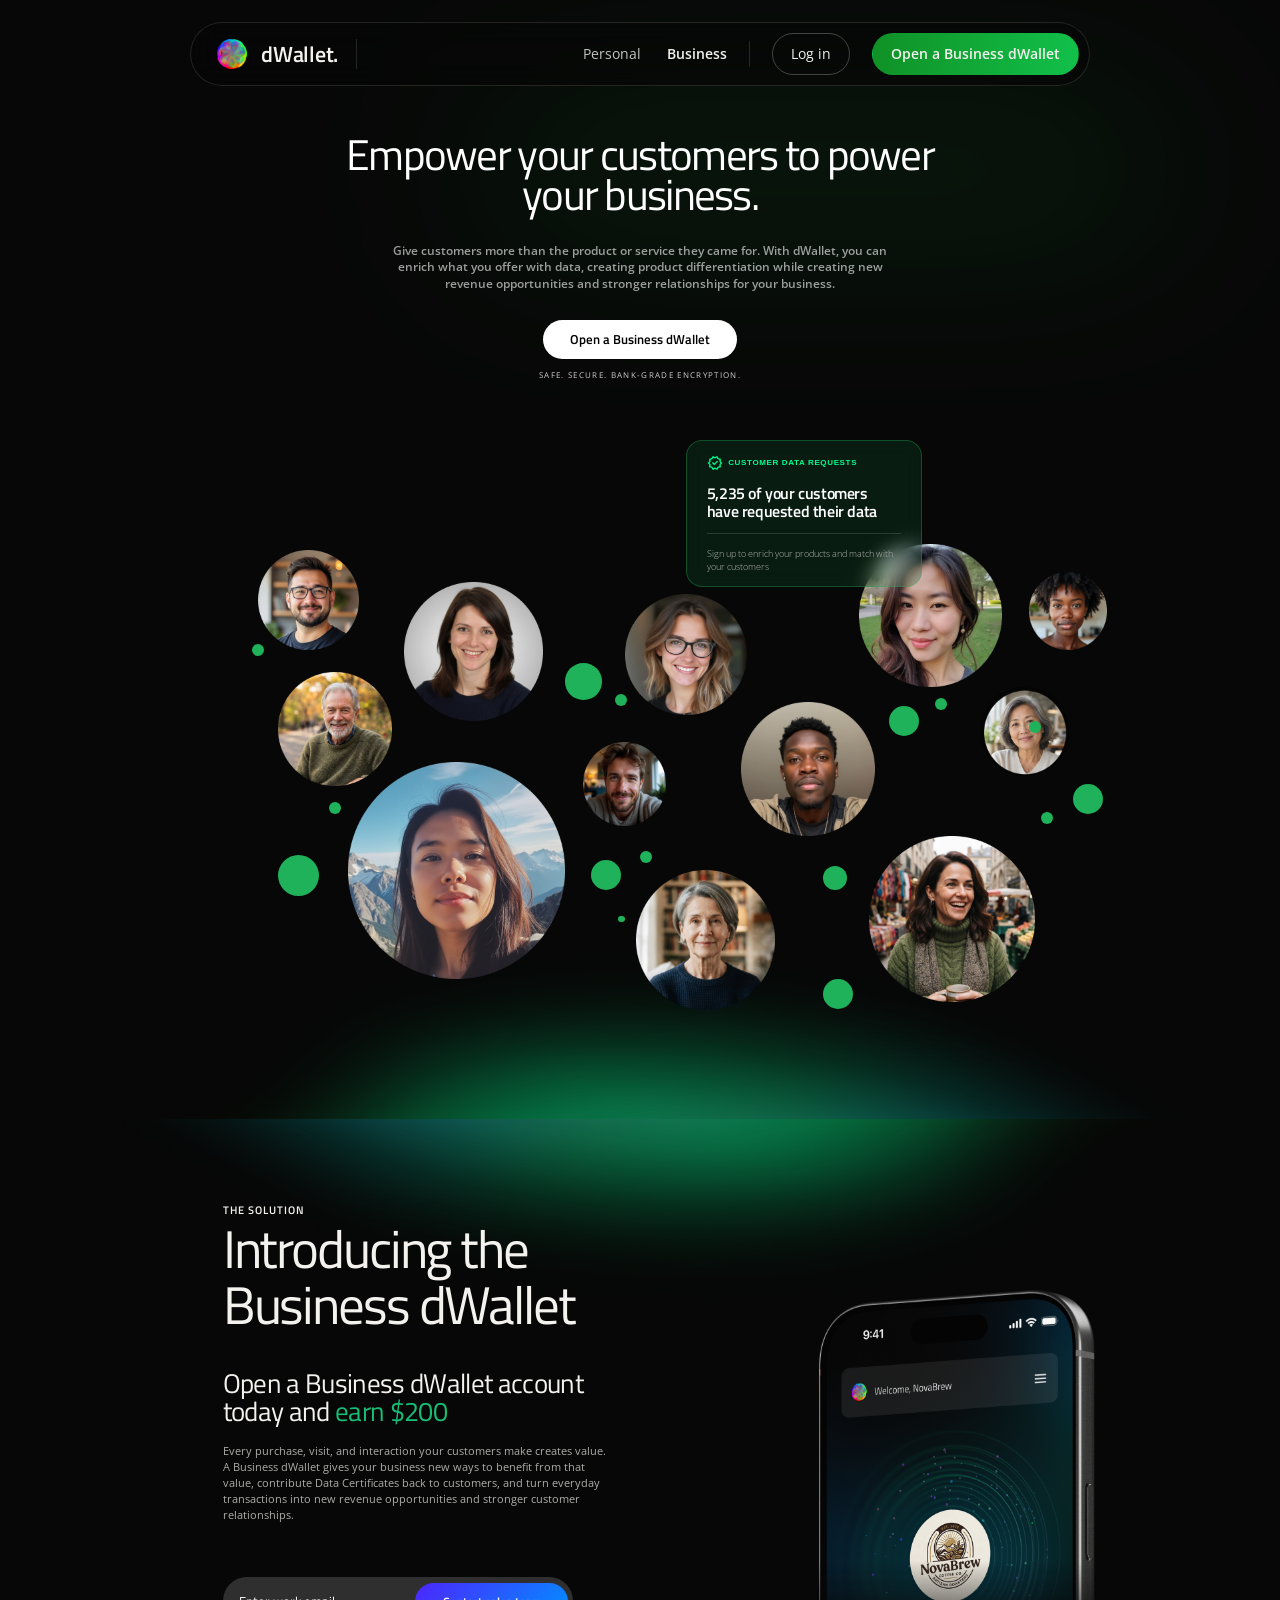
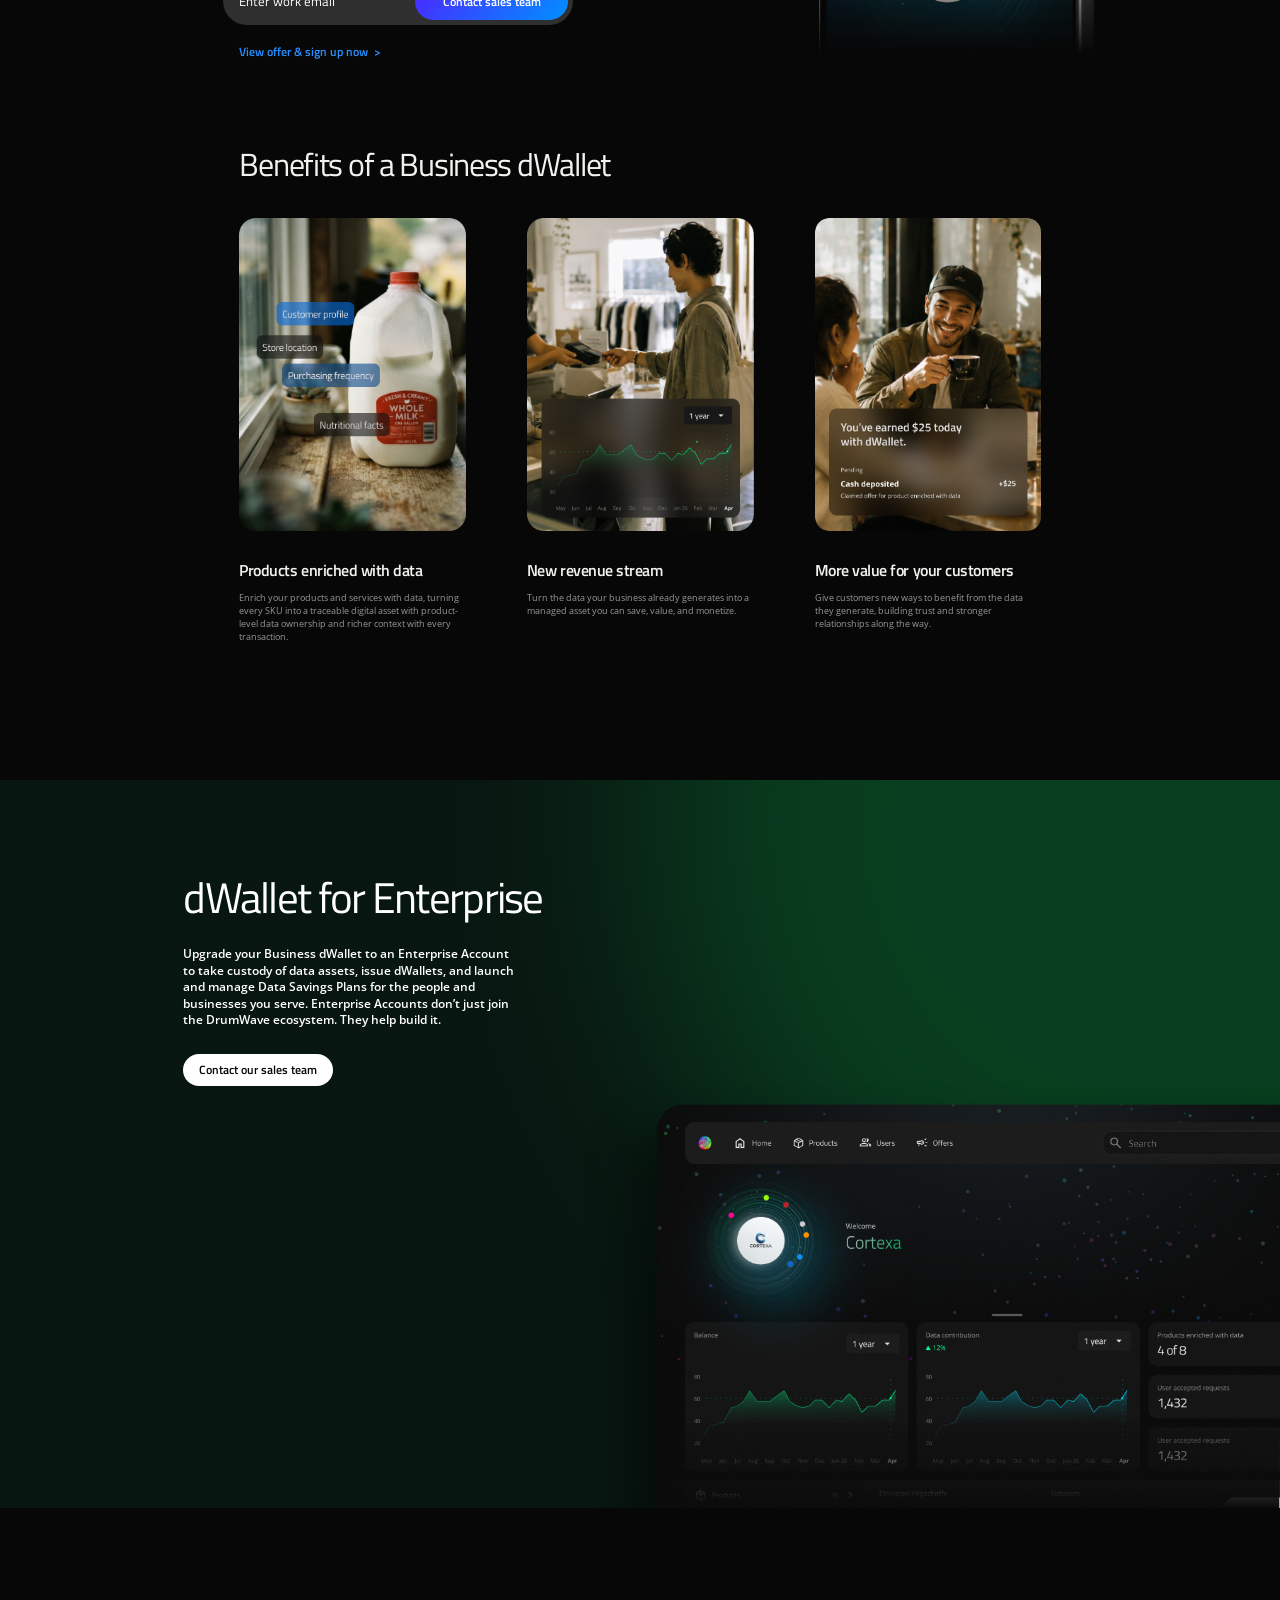
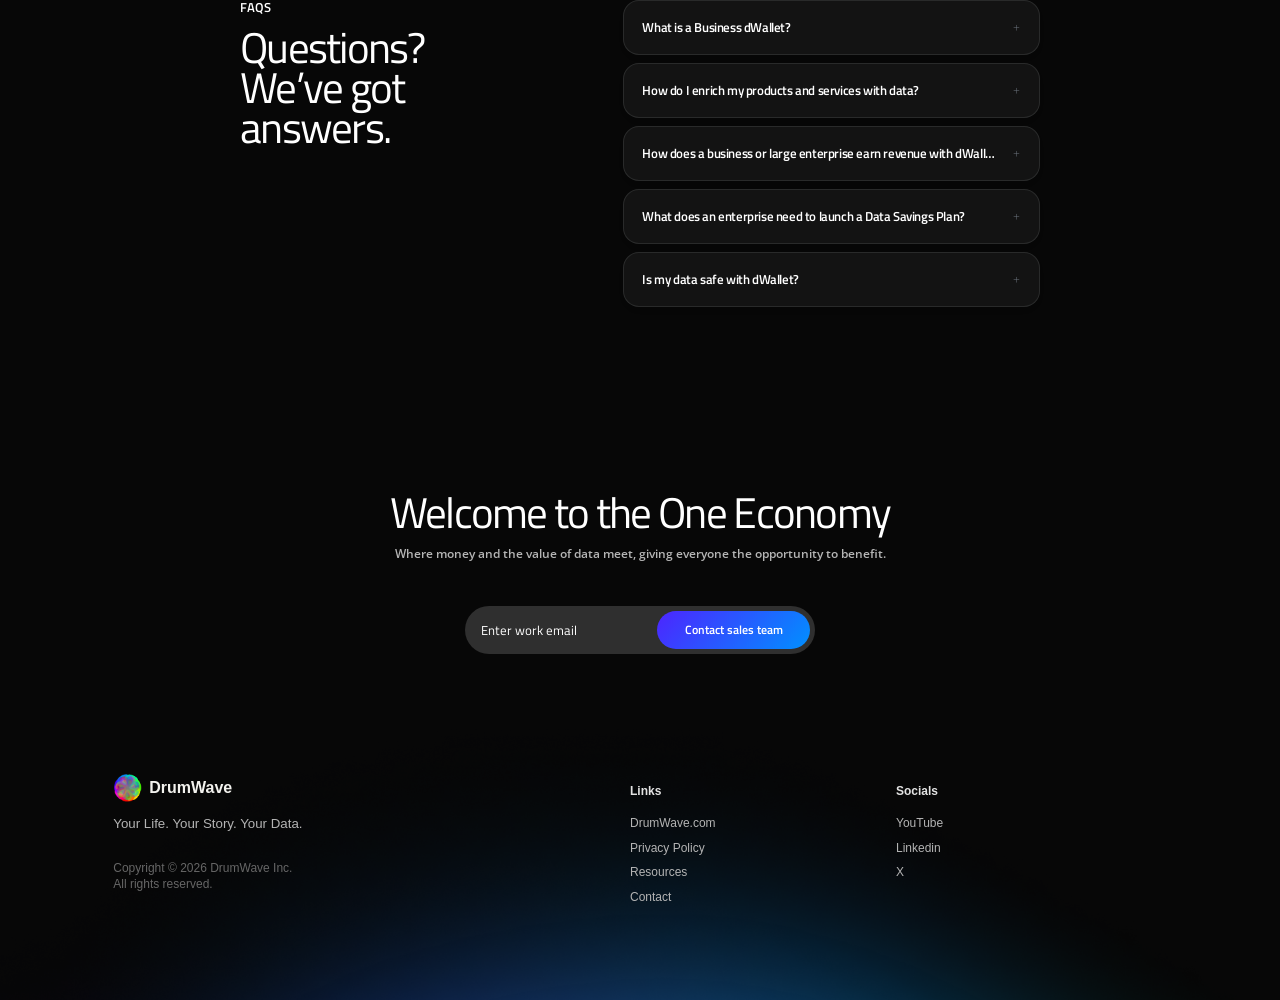
==== business.html @ 6f19c9a2 "Initial commit: dWallet marketing site Static, no-build site (index, business, contact, resources, p" ====
<!doctype html>
<html lang="en">
<head>
<meta charset="utf-8">
<meta name="viewport" content="width=device-width, initial-scale=1">
<title>DrumWave Business: Empower your customers to power your business</title>
<meta name="description" content="Give customers more than the product or service they came for. Enrich what you offer with data.">
<link rel="preconnect" href="https://fonts.googleapis.com">
<link rel="preconnect" href="https://fonts.gstatic.com" crossorigin>
<link href="https://fonts.googleapis.com/css2?family=Titillium+Web:wght@200;300;400;600&family=Open+Sans:wght@300;400;500;600&display=swap" rel="stylesheet">
<style>
:root{
  --ink:#070707;
  --bone:#F3F2EE;
  --cobalt:#1F5BFF;
  --green:#1FB25A;
  --mute:#8A8A86;
  --line:rgba(243,242,238,.14);
}
*{box-sizing:border-box;margin:0;padding:0}
html{background:var(--ink);color:var(--bone)}
body{
  font-family:'Open Sans',system-ui,-apple-system,sans-serif;
  font-weight:300;
  -webkit-font-smoothing:antialiased;
  -moz-osx-font-smoothing:grayscale;
  overflow-x:hidden;
  line-height:1.3;
}
img{display:block;user-select:none;-webkit-user-drag:none;max-width:100%}
a{color:inherit;text-decoration:none}
button{font:inherit;color:inherit;background:none;border:0;cursor:pointer}

.mono{
  font-family:'Open Sans',system-ui,sans-serif;
  font-size:11px;letter-spacing:.14em;text-transform:uppercase;
  color:var(--mute);font-weight:400;
}
.display{font-family:'Titillium Web',system-ui,sans-serif;font-weight:300;letter-spacing:-.025em;line-height:.98}

/* nav (shared with index.html) */
.nav{
  position:fixed;top:22px;left:50%;transform:translateX(-50%);z-index:50;
  width:min(900px,92vw);height:64px;padding:0 10px 0 26px;
  display:flex;align-items:center;gap:22px;
  border:1px solid rgba(243,242,238,.12);border-radius:40px;
  background:rgba(7,7,7,.55);backdrop-filter:blur(14px);-webkit-backdrop-filter:blur(14px);
  font-family:'Open Sans',sans-serif;font-size:14px;
}
.nav .logo{display:flex;align-items:center;gap:14px;padding-right:18px;border-right:1px solid rgba(243,242,238,.14)}
.nav .logo img{width:30px;height:30px;display:block;object-fit:contain;flex:none}
.nav .logo b{font-family:'Titillium Web',sans-serif;font-weight:600;font-size:22px;letter-spacing:-.01em}
.nav .links{display:flex;gap:26px;margin-left:auto}
.nav .links a{font-weight:600}
.nav .links a.dim{font-weight:400;opacity:.8}
.nav .sep{width:1px;height:26px;background:rgba(243,242,238,.14)}
.nav .pill{padding:11px 18px;border-radius:30px;border:1px solid rgba(243,242,238,.25);font-weight:400;transition:background .25s,border-color .25s}
.nav .pill.p{background:linear-gradient(90deg, #109126 0%, #11c04a 100%);border-color:transparent;font-weight:600}
.nav .pill:hover{background:rgba(243,242,238,.1)}
.nav .pill.p:hover{background:linear-gradient(90deg, #12a62c 0%, #14d654 100%);border-color:transparent;filter:brightness(1.1)}
@media (max-width:760px){.nav{height:54px;padding:0 6px 0 16px;gap:12px}.nav .links,.nav .sep,.nav .pill:not(.p){display:none}.nav .logo{border:0;padding-right:0}.nav .pill.p{margin-left:auto;padding:9px 14px;font-size:13px}}

/* BUSINESS: HERO
   Figma node 2611:82673, section h=1921 on 1920 canvas ref */
#bhero{
  position:relative;height:87.45vw;min-height:900px;
  background:#070707;overflow:hidden;
}
#bhero .glow-box{
  position:absolute;
  top:10.5729vw; /* Y: 203px on 1920px canvas */
  left:37.2917vw; /* X: 716px on 1920px canvas */
  width:54.0625vw; /* L: 1038px on 1920px canvas */
  height:5.41667vw; /* A: 104px on 1920px canvas */
  border-radius:100px;
  background:#169C39;
  opacity:0.30;
  filter:blur(100px); /* Layer blur 150px */
  pointer-events:none;
  z-index:2;
}
#bhero .bg{
  position:absolute;inset:0;width:100%;height:100%;
  object-fit:cover;z-index:2;pointer-events:none;
}
#bhero::after{
  position:absolute;left:50%;bottom:0;transform:translateX(-50%);
  width:85vw;height:45vw;background:radial-gradient(ellipse 65% 55% at 50% 100%, rgba(31,178,90,0.45) 0%, rgba(7,7,7,0) 75%);
  pointer-events:none;
  z-index:1;
}
#bhero .top-glow{
  position:absolute;top:0;right:0;left:auto;transform:none;
  width:69.6875vw;max-width:1338px;height:auto;
  z-index:1;pointer-events:none;
}
#bhero .wrap{
  position:absolute;left:50%;top:10.57vw;transform:translateX(-50%);
  width:46.875vw;max-width:900px;
  display:flex;flex-direction:column;align-items:center;text-align:center;
  gap:2.1875vw;z-index:2;
}
#bhero h1{
  font-family:'Titillium Web',sans-serif;font-size:3.33333vw;font-weight:400;
  line-height:0.93;letter-spacing:-0.13333vw;color:#FFFFFF;text-align:center;
}
#bhero .sub{
  width:41.302vw;max-width:793px;
  font-family:'Open Sans',sans-serif;font-size:0.9375vw;font-weight:600;
  line-height:1.38;letter-spacing:0;color:rgba(255,255,255,0.60);text-align:center;
}
#bhero .btn-wrap{
  display:flex;flex-direction:column;align-items:center;
  gap:0.83333vw;
}
#bhero .btn{
  display:flex;align-items:center;justify-content:center;
  padding:0.989vw 2.1vw;
  border-radius:56px;background:#FFFFFF;color:#000000;
  font-family:'Titillium Web',sans-serif;font-weight:600;font-size:1.04167vw;
  line-height:1;white-space:nowrap;
  transition:filter .25s,transform .2s;
}
#bhero .btn:hover,#bhero .btn:focus-visible{
  filter:brightness(0.92);transform:translateY(-1px);outline:none;
}
#bhero .safe{
  font-family:'Open Sans',sans-serif;font-weight:400;font-size:0.625vw;
  letter-spacing:0.104167vw;text-transform:uppercase;color:#FFFFFF;opacity:0.8;
  text-align:center;white-space:nowrap;
}
#bhero .graph{
  position:absolute;bottom:-2px;left:0;width:100%;height:auto;z-index:1;
  object-fit:cover;pointer-events:none;
}
#bhero .particles { position: absolute; inset: 0; width: 100%; height: 100vw; z-index: 2; pointer-events: none; margin-top: -7.55vw; }
#bhero .particles img { position: absolute; object-fit: contain; }
#bhero .particles .p-1 { left: 31.5625%; top: 52.9932%; width: 10.8854%; }
#bhero .particles .p-2 { left: 49.6875%; top: 75.5336%; width: 10.8854%; }
#bhero .particles .p-3 { left: 20.1562%; top: 50.4945%; width: 7.8646%; }
#bhero .particles .p-4 { left: 57.8646%; top: 62.3634%; width: 10.4688%; }
#bhero .particles .p-5 { left: 48.8542%; top: 53.9302%; width: 9.4792%; }
#bhero .particles .p-6 { left: 27.1875%; top: 67.0484%; width: 16.9792%; }
#bhero .particles .p-7 { left: 67.0833%; top: 50.0260%; width: 11.1979%; }
#bhero .particles .p-8 { left: 67.8646%; top: 72.8267%; width: 13.0208%; }
#bhero .particles .p-9 { left: 80.4167%; top: 52.2644%; width: 6.0938%; }
#bhero .particles .p-10 { left: 45.5208%; top: 65.5388%; width: 6.5104%; }
#bhero .particles .p-11 { left: 76.5625%; top: 61.2181%; width: 6.9271%; }
#bhero .particles .p-12 { left: 21.7188%; top: 60.0729%; width: 8.9062%; }
#bhero .particles .dot { position: absolute; border-radius: 50%; background: #1FB25A; }
#bhero .particles .d-1 { left: 69.4792%; top: 62.6757%; width: 2.3438%; height: 2.3438vw; }
#bhero .particles .d-2 { left: 46.1979%; top: 74.7527%; width: 2.3438%; height: 2.3438vw; }
#bhero .particles .d-3 { left: 64.2708%; top: 75.2212%; width: 1.8750%; height: 1.8750vw; }
#bhero .particles .d-4 { left: 83.8021%; top: 68.8183%; width: 2.3438%; height: 2.3438vw; }
#bhero .particles .d-5 { left: 64.2708%; top: 84.0187%; width: 2.3438%; height: 2.3438vw; }
#bhero .particles .d-6 { left: 44.1667%; top: 59.3441%; width: 2.8646%; height: 2.8646vw; }
#bhero .particles .d-7 { left: 48.0729%; top: 61.7387%; width: 0.9375%; height: 0.9375vw; }
#bhero .particles .d-8 { left: 81.3542%; top: 71.0047%; width: 0.9375%; height: 0.9375vw; }
#bhero .particles .d-9 { left: 25.7292%; top: 70.2238%; width: 0.9375%; height: 0.9375vw; }
#bhero .particles .d-10 { left: 73.0208%; top: 62.0510%; width: 0.9375%; height: 0.9375vw; }
#bhero .particles .d-11 { left: 50.0000%; top: 74.0239%; width: 0.9375%; height: 0.9375vw; }
#bhero .particles .d-12 { left: 80.4167%; top: 63.8730%; width: 0.9375%; height: 0.9375vw; }
#bhero .particles .d-13 { left: 48.2812%; top: 79.0734%; width: 0.5208%; height: 0.5208vw; }
#bhero .particles .d-14 { left: 19.6875%; top: 57.8865%; width: 0.9375%; height: 0.9375vw; }
#bhero .particles .d-15 { left: 21.7188%; top: 74.3363%; width: 3.2292%; height: 3.2292vw; }
#bhero .tooltip{
  position:absolute;left:53.59%;top:34.41vw;width:18.44%;padding:1.04vw 1.56vw;
  border-radius:16px;background:rgba(31,178,90,.12);border:1px solid rgba(31,178,90,.35);
  backdrop-filter:blur(10px);z-index:3;
}
#bhero .tooltip .head{display:flex;align-items:center;justify-content:flex-start;gap:0.416vw;margin-bottom:1vw}
#bhero .tooltip .head svg{width:1.25vw;height:1.25vw;fill:#00FF91;flex:none}
#bhero .tooltip .head span{font-family:'Inter',sans-serif;font-weight:700;font-size:.625vw;letter-spacing:.05vw;color:#00FF91;text-transform:uppercase}
#bhero .tooltip .label{font-family:'Titillium Web',sans-serif;font-weight:600;font-size:1.25vw;line-height:1.15;color:#FFFFFF;margin-bottom:1vw}
#bhero .tooltip hr{border:0;border-top:1px solid rgba(243,242,238,.14);margin-bottom:1vw}
#bhero .tooltip p{font-family:'Open Sans',sans-serif;font-size:.73vw;line-height:1.4;color:#B8B8B8}

/* BUSINESS: INTRODUCING THE BUSINESS DWALLET
   Figma node 2611:82959, section h=944 on 1920 canvas ref */
#bintro{position:relative;height:49.17vw;min-height:520px;background:var(--ink);overflow:hidden}
#bintro .glow{
  position:absolute;top:0;left:0;width:100%;height:auto;z-index:1;
  pointer-events:none;
}
#bintro .wrap{position:absolute;inset:0;z-index:2}
#bintro .eyebrow{position:absolute;left:17.4%;top:6.61vw;font-family:'Titillium Web',sans-serif;font-weight:600;font-size:.83vw;letter-spacing:.08vw;color:var(--bone)}
#bintro h2{position:absolute;left:17.4%;top:7.97vw;width:36.09%;font-size:4.1667vw;font-weight:400;line-height:1.05;letter-spacing:-.1667vw}
#bintro .sub{position:absolute;left:17.4%;top:19.53vw;width:29.69%;font-size:2.0833vw;font-weight:400;line-height:1.05}
#bintro .sub .cob{color:#16be76;font-weight:400}
#bintro p{position:absolute;left:17.4%;top:25.36vw;width:30.31%;font-family:'Open Sans',sans-serif;font-size:.83vw;color:var(--bone);opacity:.7;line-height:1.5;font-weight:400}
#bintro .form{
  position:absolute;left:17.4%;top:35.78vw;width:27.4%;height:3.75vw;
  display:flex;align-items:center;gap:.42vw;padding:.42vw .42vw .42vw 1.25vw;
  background:#2F2F2F;border-radius:100px;
}
#bintro .form input{
  flex:1;min-width:0;padding:0;border:0;background:transparent;
  color:#FFF;font-family:'Titillium Web',sans-serif;font-size:1.04vw;font-weight:400;
}
#bintro .form input::placeholder{color:#FFFFFF;opacity:1}
#bintro .form input:focus{outline:none}
#bintro .form .btn{
  font-family:'Titillium Web',sans-serif;font-size:.9375vw;font-weight:600;white-space:nowrap;
  height:100%;padding:0 2.14vw;border-radius:100px;border:0;color:#FFF;cursor:pointer;
  background:linear-gradient(132deg,#4B27FF 1.9%,#0091FF 100.6%);
  transition:filter .25s;
}
#bintro .form .btn:hover,#bintro .form .btn:focus-visible{filter:brightness(1.12);outline:none}
#bintro .link{
  position:absolute;left:17.4%;top:40.36vw;
  font-family:'Titillium Web',sans-serif;font-size:.9375vw;font-weight:600;color:#278eff;
  padding:.625vw 1.25vw;border-radius:100px;
}
#bintro .link:hover{text-decoration:underline}
#bintro .mockup{position:absolute;left:54.22%;top:21.5%;width:41.61%;-webkit-mask-image:linear-gradient(to bottom,black 76.6%,transparent 100%);mask-image:linear-gradient(to bottom,black 76.6%,transparent 100%);}

/* BUSINESS: BENEFITS
   Figma node 2611:82851, section h=717 on 1920 canvas ref */
#bbenefits{position:relative;height:37.34vw;min-height:420px;background:var(--ink);margin-bottom:12vw}
#bbenefits h2{position:absolute;left:18.7%;top:0;width:65.78%;font-size:2.5vw;font-weight:400;letter-spacing:-.1vw;color:var(--bone)}
#bbenefits .card{position:absolute;top:14.5%;width:17.71%}
#bbenefits .card img{width:100%;border-radius:14px;display:block;object-fit:cover;aspect-ratio:320/442}
#bbenefits .step-copy{margin-top:2.27vw}
#bbenefits h3{font-family:'Titillium Web',sans-serif;font-weight:600;font-size:1.25vw;letter-spacing:-.0375vw;color:var(--bone);margin-bottom:.6em}
#bbenefits p{font-family:'Open Sans',sans-serif;font-weight:400;font-size:.73vw;line-height:1.4;color:#999}

/* BUSINESS: DWALLET FOR ENTERPRISE
   Figma node 2611:83299, section h=1092 on 1920 canvas ref */
#benterprise{position:relative;height:56.88vw;min-height:560px;background:linear-gradient(rgba(11,82,55,0.2), rgba(11,82,55,0.2)), var(--ink);overflow:hidden}
#benterprise .glow{position:absolute;top:-37.86vw;left:50.67vw;width:82.03vw;height:82.03vw;border-radius:50%;background:#0B993F;opacity:0.3;filter:blur(108px);pointer-events:none}
#benterprise h2{position:absolute;left:14.32%;top:7.65vw;width:40.05%;font-size:3.33vw;font-weight:400;letter-spacing:-.1333vw;line-height:0.93;color:#FFF}
#benterprise p{position:absolute;left:14.32%;top:12.96vw;width:26.2%;font-family:'Open Sans',sans-serif;font-size:.9375vw;font-weight:600;line-height:1.38;color:#FFF}
#benterprise .btn{
  position:absolute;left:14.32%;top:21.4vw;width:auto;text-align:center;
  padding:.625vw 1.25vw;border-radius:500px;border:none;background:#FFF;
  font-family:'Titillium Web',sans-serif;font-weight:600;font-size:.9375vw;color:#090908;
  transition:background .25s,transform .25s;
}
#benterprise .btn:hover{background:#F3F2EE;transform:translateY(-2px)}
#benterprise .dashboard{position:absolute;right:0;top:23.23vw;width:54.95vw;z-index:1}

/* FAQ (shared pattern, section h=797) */
#faq{position:relative;height:41.51vw;min-height:460px;background:var(--ink);overflow:hidden}
#faq .faq-label{position:absolute;left:18.75%;top:17.31%;font-family:'Titillium Web',sans-serif;font-weight:600;font-size:1.04vw;line-height:1.1;color:#FFF;z-index:1}
#faq h2{position:absolute;left:18.75%;top:22.58%;width:20.05%;font-size:3.33vw;font-weight:400;letter-spacing:-.1333vw;line-height:0.93;color:#FFF}
#faq .accordion{position:absolute;left:48.65%;top:17.31%;width:32.6%}
#faq .item{
  display:flex;align-items:center;justify-content:space-between;gap:1vw;width:100%;
  padding:1.4583vw;margin-bottom:.625vw;border-radius:16px;background:rgba(255,255,255,0.05);
  border:1px solid rgba(237,240,242,0.1);box-shadow:0px 4px 8px 0px rgba(0,0,0,0.02);
  text-align:left;cursor:pointer;
}
#faq .item span{flex:1 0 0;min-width:0;font-family:'Titillium Web',sans-serif;font-weight:600;font-size:1.04vw;line-height:1.1;letter-spacing:-.03125vw;color:#FFF;white-space:nowrap;overflow:hidden;text-overflow:ellipsis}
#faq .item i{font-style:normal;font-family:'Open Sans',sans-serif;font-size:.9375vw;color:#6E7680;flex:none;transition:transform .25s}
#faq .item[aria-expanded="true"] i{transform:rotate(45deg)}

/* WELCOME (shared pattern, section h=402) */
#welcome{position:relative;height:20.94vw;min-height:280px;background:var(--ink);text-align:center;padding:0}
#welcome h2{position:absolute;left:0;top:4.16vw;width:100%;text-align:center;font-size:3.33vw;font-weight:400;letter-spacing:-.1333vw;line-height:0.93;color:#FFF}
#welcome p{position:absolute;left:0;top:8.33vw;width:100%;text-align:center;font-family:'Open Sans',sans-serif;font-size:.9375vw;font-weight:600;line-height:1.38;color:rgba(255,255,255,0.7)}
#welcome .form{
  position:absolute;left:36.3vw;top:13.02vw;width:27.4vw;height:3.75vw;
  display:flex;align-items:center;gap:.42vw;padding:.4vw .4vw .4vw 1.25vw;
  background:#2F2F2F;border-radius:100px;
}
#welcome .form input{
  flex:1;min-width:0;padding:0;border:0;background:transparent;
  color:#FFF;font-family:'Titillium Web',sans-serif;font-size:1.04vw;font-weight:400;
}
#welcome .form input::placeholder{color:#FFFFFF;opacity:1}
#welcome .form input:focus{outline:none}
#welcome .form .btn{
  font-family:'Titillium Web',sans-serif;font-size:.9375vw;font-weight:600;white-space:nowrap;
  height:100%;padding:0 2.16vw;border-radius:56px;border:0;color:#FFF;cursor:pointer;
  background:linear-gradient(132deg,#4B27FF 1.9%,#0091FF 100.6%);
  transition:filter .25s;
}
#welcome .form .btn:hover,#welcome .form .btn:focus-visible{filter:brightness(1.12);outline:none}

/* FOOTER (shared pattern, section h=400) */
#pfoot{position:relative;height:20.83vw;min-height:280px;background:var(--ink);overflow:hidden}
#pfoot .wave-bg{position:absolute;inset:0;width:100%;height:100%;object-fit:cover;pointer-events:none}
#pfoot .id{position:absolute;left:8.87%;top:19.5%;display:flex;align-items:center;gap:.6vw;z-index:1}
#pfoot .id .logo{width:2.19vw;height:auto;display:block}
#pfoot .id b{font-family:'Roboto',sans-serif;font-weight:700;font-size:1.25vw;color:var(--bone)}
#pfoot .tagline{position:absolute;left:8.85%;top:34%;font-family:'Roboto',sans-serif;font-size:1.04vw;font-weight:400;color:#B4B4B4;z-index:1}
#pfoot .copyright{position:absolute;left:8.85%;top:50%;width:14.69%;font-family:'Roboto',sans-serif;font-size:.9375vw;font-weight:400;line-height:1.35;color:#666;z-index:1}
#pfoot .col{position:absolute;top:23%;z-index:1;display:flex;flex-direction:column}
#pfoot .col.links{left:49.22%}
#pfoot .col.socials{left:70%}
#pfoot .col b{font-family:'Roboto',sans-serif;font-weight:700;font-size:.9375vw;color:#E3E3E3;margin-bottom:1.3vw}
#pfoot .col a{font-family:'Roboto',sans-serif;font-weight:400;font-size:.9375vw;color:#B4B4B4;margin-bottom:.7vw;transition:color .25s}
#pfoot .col a:hover{color:#FFF}

@media (max-width:900px){
  #bhero{height:auto;min-height:0;padding:16vh 0 6vh}
  #bhero .wrap{position:static;width:auto;left:auto;top:auto;transform:none;padding:0 5vw}
  #bhero h1,#bhero .sub,#bhero .btn,#bhero .safe{position:static;width:auto;left:auto;top:auto;text-align:center;margin:0 auto 1.2em}
  #bhero h1{font-size:clamp(2.2rem,8vw,3.6rem)}
  #bhero .sub{font-size:clamp(1rem,3.6vw,1.2rem)}
  #bhero .btn{width:fit-content;padding:16px 32px;font-size:16px}
  #bhero .safe{font-size:11px}
  #bhero .graph{position:absolute;top:auto;bottom:0;left:0;width:100%;margin-top:2em}
  #bhero .particles{position:relative;height:90vw;margin-top:5vw}
  #bhero .tooltip{position:static;width:100%;max-width:400px;margin:2em auto 0;transform:none}
  #bhero .bg{position:absolute;height:100%;margin-top:0}

  #bintro{height:auto;min-height:0;padding:16vh 5vw 8vh}
  #bintro .wrap{position:static;display:flex;flex-direction:column;gap:3vh}
  #bintro .eyebrow,#bintro h2,#bintro .sub,#bintro p,#bintro .form,#bintro .link,#bintro .mockup{position:static;width:auto;left:auto;top:auto}
  #bintro h2{font-size:clamp(2.3rem,9vw,4rem);letter-spacing:-.03em}
  #bintro .sub{font-size:clamp(1.4rem,5vw,2rem)}
  #bintro p{font-size:15px}
  #bintro .form{height:auto}
  #bintro .form input{padding:15px 20px;font-size:15px}
  #bintro .form .btn{padding:15px 22px;font-size:14px}
  #bintro .link{font-size:14px}
  #bintro .mockup{max-width:280px;align-self:center}

  #bbenefits{height:auto;padding:6vh 5vw}
  #bbenefits h2{position:static;width:auto;font-size:clamp(1.8rem,6vw,2.6rem);margin-bottom:4vh}
  #bbenefits .card{position:static;width:100%;margin-bottom:6vh}

  #benterprise{height:auto;padding:8vh 5vw}
  #benterprise h2,#benterprise p,#benterprise .btn{position:static;width:auto;left:auto;top:auto;margin-bottom:1.2em}
  #benterprise h2{font-size:clamp(2rem,8vw,3rem)}
  #benterprise p{font-size:15px}
  #benterprise .btn{width:fit-content;padding:14px 24px;font-size:15px}
  #benterprise .dashboard{position:static;width:100%;margin-top:4vh}

  #faq{height:auto;padding:8vh 5vw}
  #faq .faq-label,#faq h2,#faq .accordion{position:static;width:auto;left:auto;top:auto}
  #faq h2{font-size:clamp(2rem,8vw,3rem);margin:1em 0 1.5em}
  #faq .accordion{margin-top:0}
  #faq .item{padding:18px 20px;margin-bottom:10px}
  #faq .item span{font-size:15px}

  #welcome{height:auto;padding:8vh 5vw}
  #welcome h2,#welcome p,#welcome .form{position:static;width:auto;left:auto;top:auto;margin:0 auto 1.2em}
  #welcome h2{font-size:clamp(1.8rem,7vw,2.6rem)}
  #welcome p{font-size:15px}
  #welcome .form{height:auto;flex-direction:column;max-width:320px}
  #welcome .form input{padding:15px 20px;font-size:15px}
  #welcome .form .btn{padding:15px 22px;font-size:14px}

  #pfoot{height:auto;padding:8vh 5vw}
  #pfoot .id,#pfoot .tagline,#pfoot .copyright,#pfoot .col{position:static;left:auto;top:auto}
  #pfoot .id .logo{width:24px}
  #pfoot .id b{font-size:18px}
  #pfoot .tagline{font-size:15px;margin-top:1em}
  #pfoot .copyright{font-size:14px;width:auto;margin-top:1em}
  #pfoot .col{margin-top:2em}
  #pfoot .col b{font-size:15px;margin-bottom:1em}
  #pfoot .col a{font-size:15px;margin-bottom:.8em}
}
</style>
</head>
<body>

<header class="nav" aria-label="dWallet">
  <a class="logo" href="index.html"><img src="assets/img/logo.png" alt="" width="30" height="30"><b>dWallet.</b></a>
  <nav class="links"><a class="dim" href="index.html#dsp">Personal</a><a href="business.html">Business</a></nav>
  <span class="sep"></span>
  <a class="pill" href="https://business.drumwave.com/sign-in">Log in</a>
  <a class="pill p" href="https://business.drumwave.com/">Open a Business dWallet</a>
</header>

<!-- HERO -->
<section id="bhero" aria-label="Empower your customers to power your business">
  <div class="glow-box"></div>
  
  <div class="wrap">
    <h1 class="display">
      Empower your customers to power<br>your business.
    </h1>
    <p class="sub">
      Give customers more than the product or service they came for. With dWallet, you can
      enrich what you offer with data, creating product differentiation while creating new revenue
      opportunities and stronger relationships for your business.
    </p>
    <div class="btn-wrap">
      <a class="btn" href="https://business.drumwave.com/">Open a Business dWallet</a>
      <div class="safe">SAFE. SECURE. BANK-GRADE ENCRYPTION.</div>
    </div>
  </div>
  
  <img class="graph" src="assets/img/business/hero-clip-path-group.png" alt="">
  <div class="particles">
    <img class="p-1" src="assets/img/business/hero-particles/ellipse-22113-2611-82822.png" alt="">
    <img class="p-2" src="assets/img/business/hero-particles/rectangle-2611-82823.png" alt="">
    <img class="p-3" src="assets/img/business/hero-particles/ellipse-22129-2611-82824.png" alt="">
    <img class="p-4" src="assets/img/business/hero-particles/ellipse-22117-2611-82825.png" alt="">
    <img class="p-5" src="assets/img/business/hero-particles/ellipse-22116-2611-82826.png" alt="">
    <img class="p-6" src="assets/img/business/hero-particles/ellipse-22119-2611-82827.png" alt="">
    <img class="p-7" src="assets/img/business/hero-particles/ellipse-22115-2611-82828.png" alt="">
    <img class="p-8" src="assets/img/business/hero-particles/rectangle-2611-82829.png" alt="">
    <img class="p-9" src="assets/img/business/hero-particles/ellipse-22118-2611-82835.png" alt="">
    <img class="p-10" src="assets/img/business/hero-particles/ellipse-22125-2611-82845.png" alt="">
    <img class="p-11" src="assets/img/business/hero-particles/ellipse-22144-2611-82846.png" alt="">
    <img class="p-12" src="assets/img/business/hero-particles/rectangle-2611-82848.png" alt="">
    <div class="dot d-1"></div>
    <div class="dot d-2"></div>
    <div class="dot d-3"></div>
    <div class="dot d-4"></div>
    <div class="dot d-5"></div>
    <div class="dot d-6"></div>
    <div class="dot d-7"></div>
    <div class="dot d-8"></div>
    <div class="dot d-9"></div>
    <div class="dot d-10"></div>
    <div class="dot d-11"></div>
    <div class="dot d-12"></div>
    <div class="dot d-13"></div>
    <div class="dot d-14"></div>
    <div class="dot d-15"></div>
  </div>
  <div class="tooltip">
    <div class="head">
      <svg xmlns="http://www.w3.org/2000/svg" viewBox="0 -960 960 960"><path d="m344-60-76-128-144-32 14-148-98-112 98-112-14-148 144-32 76-128 136 58 136-58 76 128 144 32-14 148 98 112-98 112 14 148-144 32-76 128-136-58-136 58Zm34-102 102-44 104 44 56-96 110-26-10-112 74-84-74-86 10-112-110-24-58-96-102 44-104-44-56 96-110 24 10 112-74 86 74 84-10 114 110 24 58 96Zm102-318Zm-42 142 226-226-56-58-170 170-86-84-56 56 142 142Z"/></svg>
      <span>Customer data requests</span>
    </div>
    <div class="label display">5,235 of your customers have requested their data</div>
    <hr>
    <p>Sign up to enrich your products and match with your customers</p>
  </div>
</section>

<!-- INTRODUCING THE BUSINESS DWALLET -->
<section id="bintro" aria-label="Introducing the Business dWallet">
  <img class="glow" src="assets/img/business/bintro-glow.png" alt="">
  <div class="wrap">
    <div class="eyebrow mono">THE SOLUTION</div>
    <h2 class="display">Introducing the Business dWallet</h2>
    <div class="sub display">Open a Business dWallet account today and <span class="cob">earn $200</span></div>
    <p>Every purchase, visit, and interaction your customers make creates value. A Business dWallet gives your business new ways to benefit from that value, contribute Data Certificates back to customers, and turn everyday transactions into new revenue opportunities and stronger customer relationships.</p>
    <form class="form" action="https://business.drumwave.com/" method="get">
      <input type="email" placeholder="Enter work email" aria-label="Work email">
      <button class="btn" type="submit">Contact sales team</button>
    </form>
    <a class="link" href="#">View offer &amp; sign up now &nbsp;&gt;</a>
    <img class="mockup" src="assets/img/business/phone-mockup.png" alt="">
  </div>
</section>

<!-- BENEFITS OF A BUSINESS DWALLET -->
<section id="bbenefits" aria-label="Benefits of a Business dWallet">
  <h2 class="display">Benefits of a Business dWallet</h2>
  <div class="card" style="left:18.7%">
    <img src="assets/img/business/benefit1-product-data.png" alt="">
    <div class="step-copy">
      <h3>Products enriched with data</h3>
      <p>Enrich your products and services with data, turning every SKU into a traceable digital asset with product-level data ownership and richer context with every transaction.</p>
    </div>
  </div>
  <div class="card" style="left:41.17%">
    <img src="assets/img/business/benefit2-revenue.png" alt="">
    <div class="step-copy">
      <h3>New revenue stream</h3>
      <p>Turn the data your business already generates into a managed asset you can save, value, and monetize.</p>
    </div>
  </div>
  <div class="card" style="left:63.65%">
    <img src="assets/img/business/benefit3-customer-value.png" alt="">
    <div class="step-copy">
      <h3>More value for your customers</h3>
      <p>Give customers new ways to benefit from the data they generate, building trust and stronger relationships along the way.</p>
    </div>
  </div>
</section>

<!-- DWALLET FOR ENTERPRISE -->
<section id="benterprise" aria-label="dWallet for Enterprise">
  <div class="glow"></div>
  <h2 class="display">dWallet for Enterprise</h2>
  <p>Upgrade your Business dWallet to an Enterprise Account to take custody of data assets, issue dWallets, and launch and manage Data Savings Plans for the people and businesses you serve. Enterprise Accounts don&rsquo;t just join the DrumWave ecosystem. They help build it.</p>
  <a class="btn" href="#">Contact our sales team</a>
  <img class="dashboard" src="assets/img/business/enterprise-dashboard.png" alt="">
</section>

<!-- FAQ -->
<section id="faq" aria-label="Questions? We've got answers.">
  <div class="faq-label">FAQS</div>
  <h2 class="display">Questions? We&rsquo;ve got answers.</h2>
  <div class="accordion">
    <button class="item" aria-expanded="false">
      <span>What is a Business dWallet?</span><i>+</i>
    </button>
    <button class="item" aria-expanded="false">
      <span>How do I enrich my products and services with data?</span><i>+</i>
    </button>
    <button class="item" aria-expanded="false">
      <span>How does a business or large enterprise earn revenue with dWallet?</span><i>+</i>
    </button>
    <button class="item" aria-expanded="false">
      <span>What does an enterprise need to launch a Data Savings Plan?</span><i>+</i>
    </button>
    <button class="item" aria-expanded="false">
      <span>Is my data safe with dWallet?</span><i>+</i>
    </button>
  </div>
</section>

<!-- WELCOME TO THE ONE ECONOMY -->
<section id="welcome" aria-label="Welcome to the One Economy">
  <h2 class="display">Welcome to the One Economy</h2>
  <p>Where money and the value of data meet, giving everyone the opportunity to benefit.</p>
  <form class="form" action="https://business.drumwave.com/" method="get">
    <input type="email" placeholder="Enter work email" aria-label="Work email">
    <button class="btn" type="submit">Contact sales team</button>
  </form>
</section>

<!-- FOOTER -->
<footer id="pfoot">
  <img class="wave-bg" src="assets/img/business/footer-waves.png" alt="">
  <div class="id">
    <img class="logo" src="assets/img/personal/drumwave-logo.png" alt="">
    <b>DrumWave</b>
  </div>
  <p class="tagline">Your Life. Your Story. Your Data.</p>
  <p class="copyright">Copyright &copy; 2026 DrumWave Inc. All rights reserved.</p>
  <div class="col links">
    <b>Links</b>
    <a href="#">DrumWave.com</a>
    <a href="privacy-policy.html">Privacy Policy</a>
    <a href="resources.html">Resources</a>
    <a href="contact.html">Contact</a>
  </div>
  <div class="col socials">
    <b>Socials</b>
    <a href="https://www.youtube.com/@Drumwave" target="_blank" rel="noopener">YouTube</a>
    <a href="https://www.linkedin.com/company/drumwave" target="_blank" rel="noopener">Linkedin</a>
    <a href="https://x.com/DrumWaveInc" target="_blank" rel="noopener">X</a>
  </div>
</footer>

<script>
(function(){
  const $$ = (s, r=document) => Array.from(r.querySelectorAll(s));
  $$('#faq .item').forEach(item => {
    item.addEventListener('click', () => {
      const open = item.getAttribute('aria-expanded') === 'true';
      item.setAttribute('aria-expanded', String(!open));
    });
  });
})();
</script>
</body>
</html>
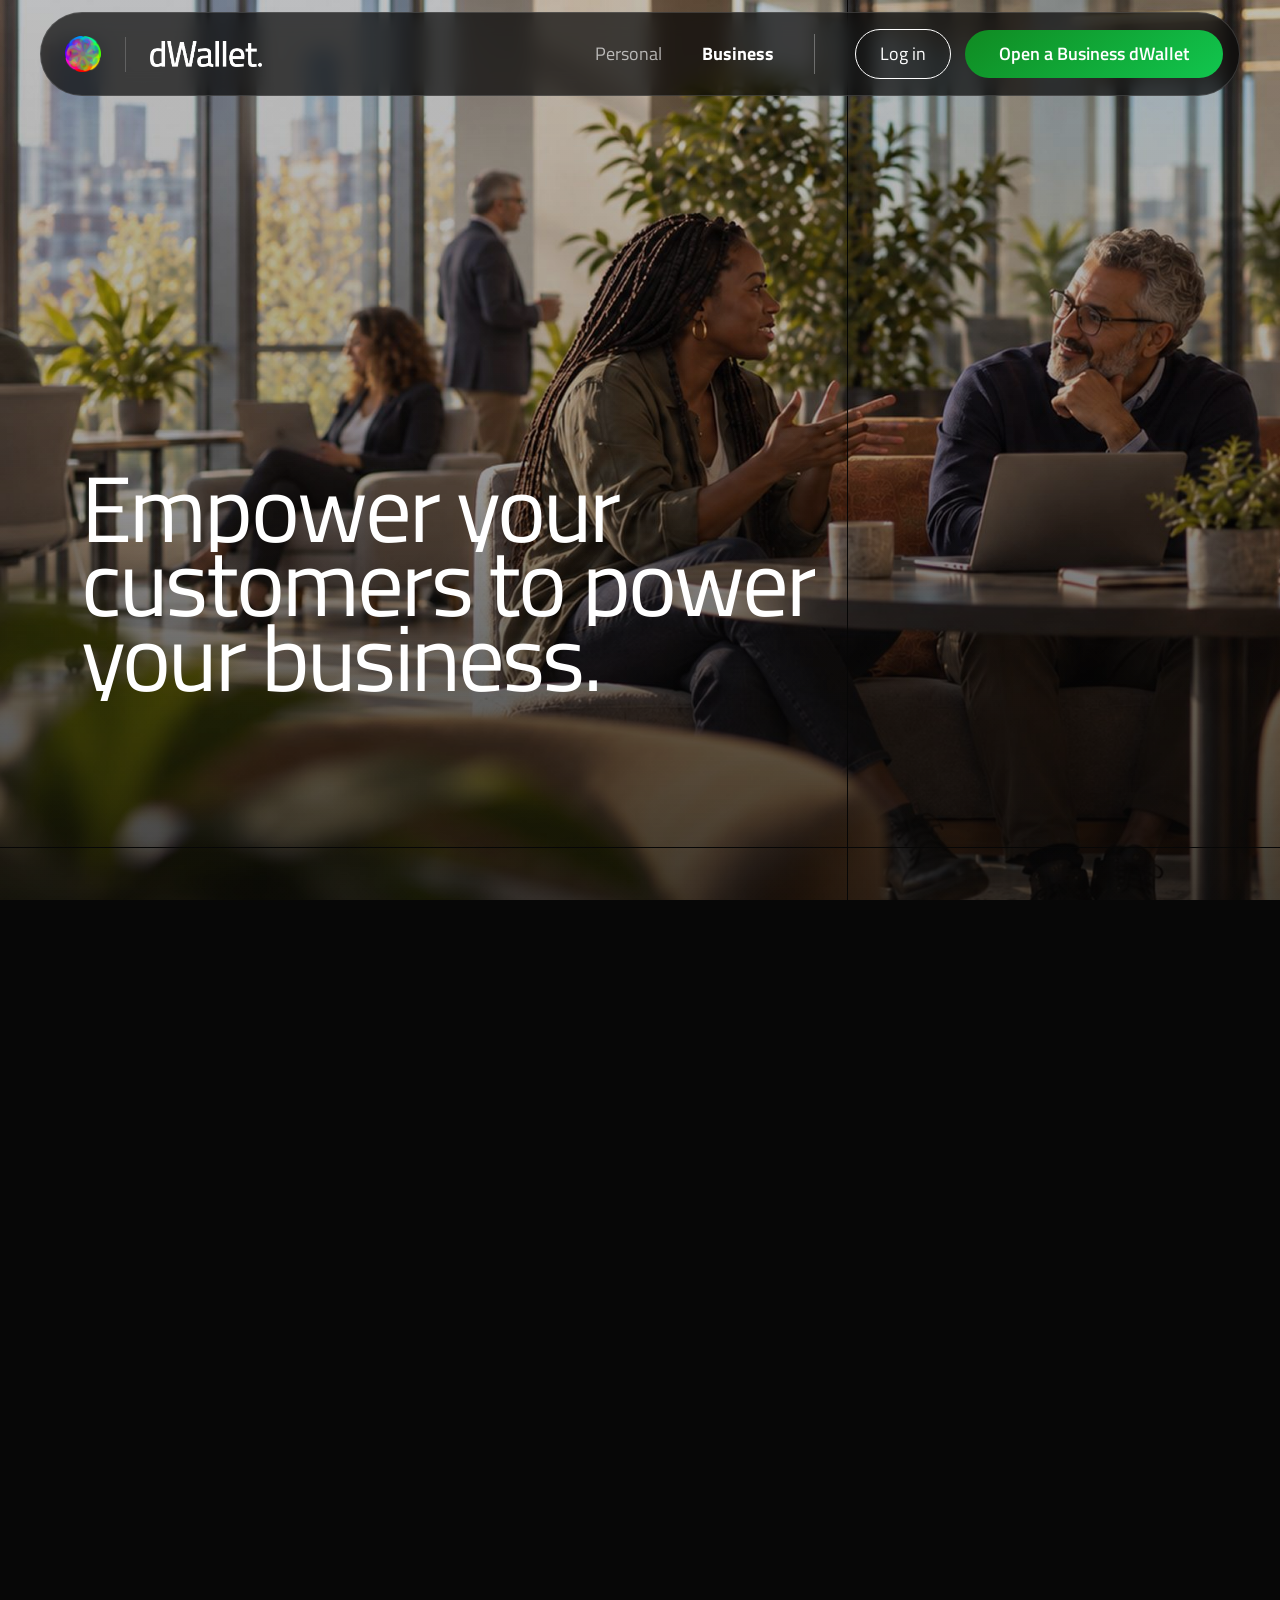
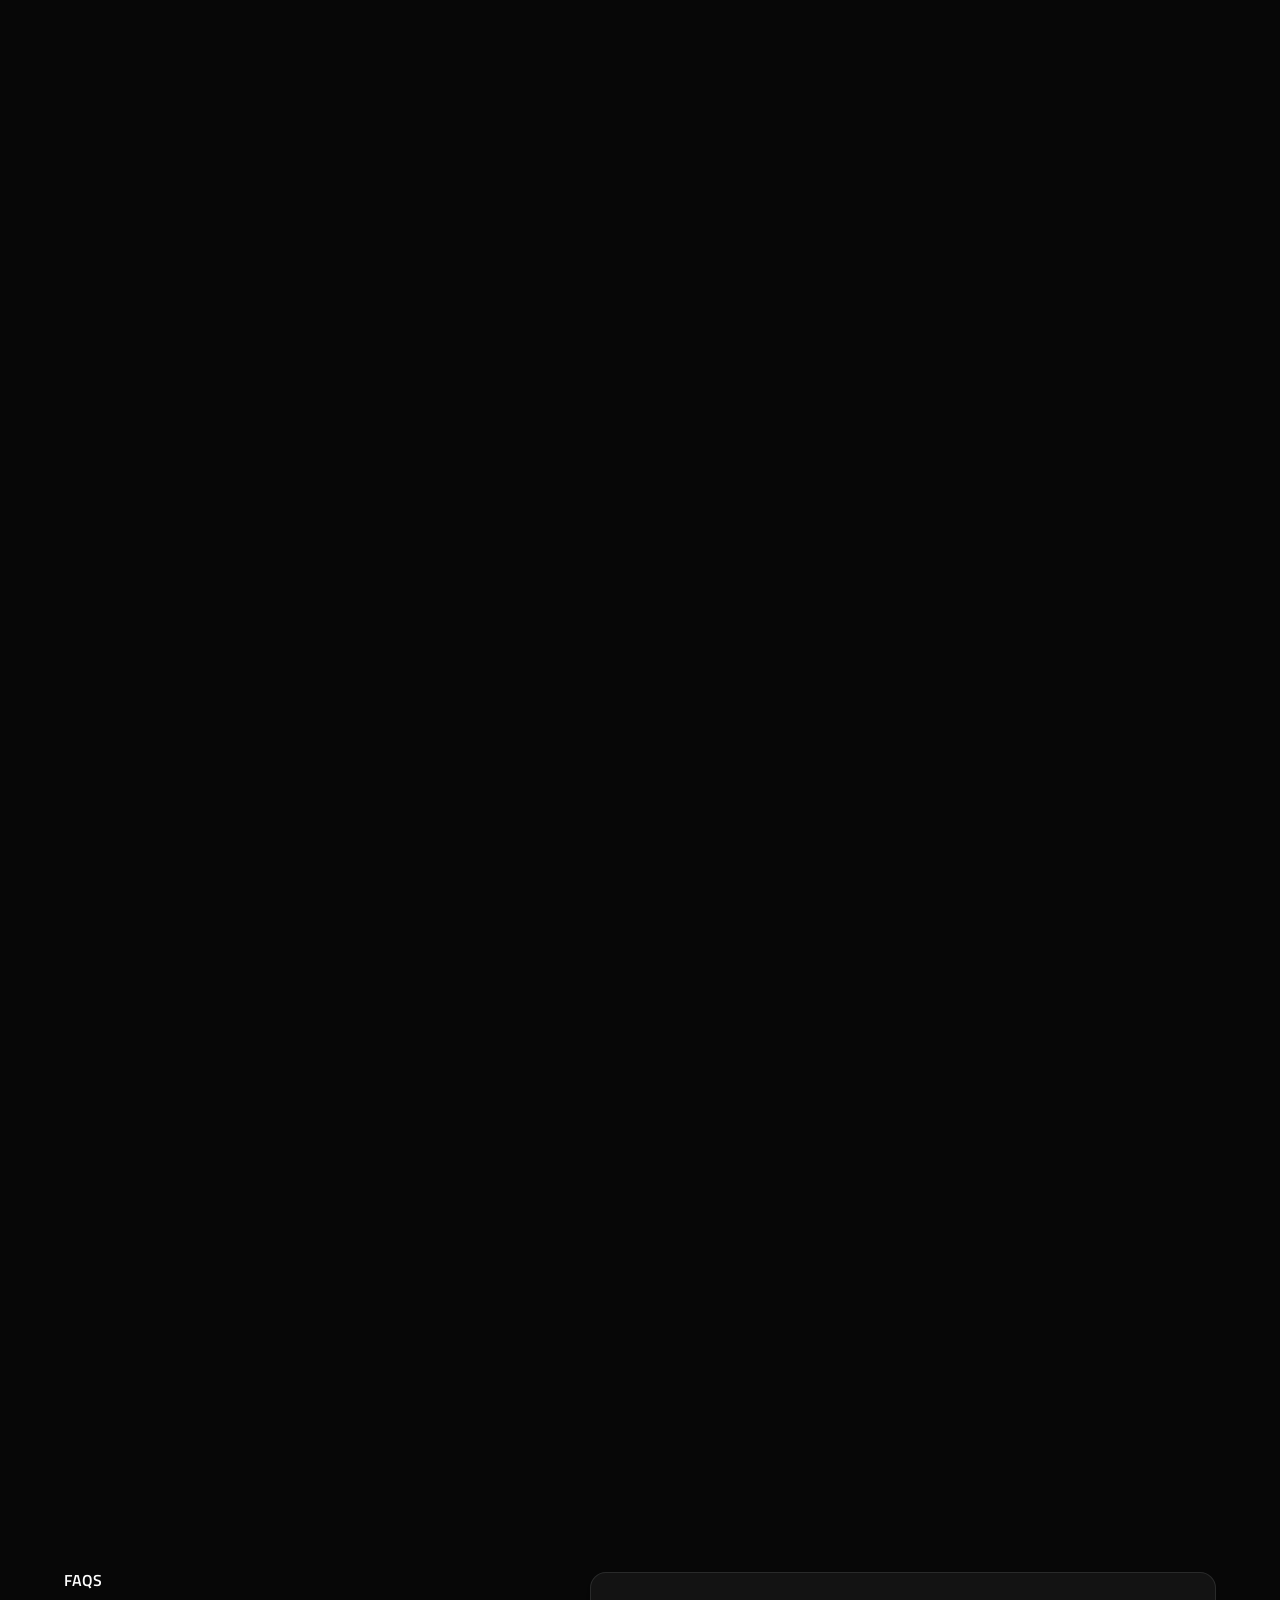
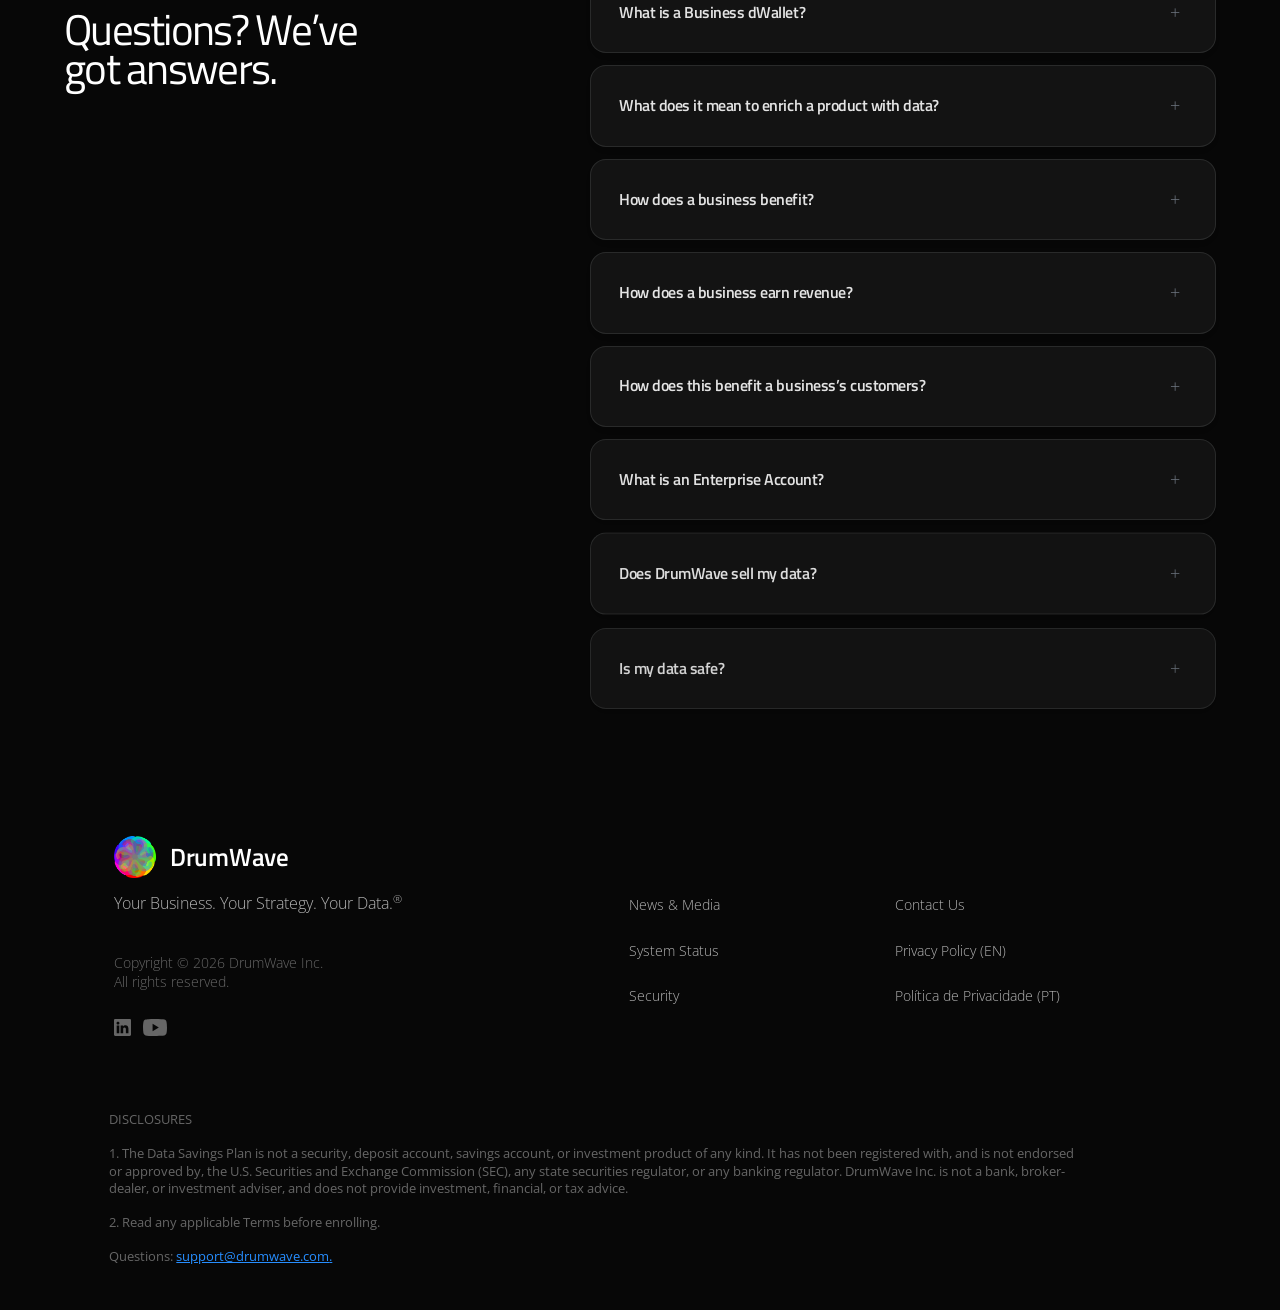
==== commit 30b6227d: "update: prepare files for dw26 deployment" ====
--- a/business.html
+++ b/business.html
@@ -3,546 +3,2102 @@
 <head>
 <meta charset="utf-8">
 <meta name="viewport" content="width=device-width, initial-scale=1">
-<title>DrumWave Business: Empower your customers to power your business</title>
-<meta name="description" content="Give customers more than the product or service they came for. Enrich what you offer with data.">
+<title>DrumWave for Business: Empower your customers to power your business.</title>
+<meta name="description" content="Empower your customers to power your business with a Business dWallet. Enrich your products with data, unlock a new revenue stream, and deliver more value to the people you serve.">
+<meta name="robots" content="index, follow">
+<link rel="canonical" href="https://drumwave.com/business.html">
+<meta name="google-site-verification" content="Uno11EyNkLUE6XqBr32cJUTJdfERnW0rC3Rj4m_h0rY">
+
+<meta property="og:type" content="website">
+<meta property="og:site_name" content="DrumWave">
+<meta property="og:title" content="DrumWave for Business: Turn Customer Data Into Revenue">
+<meta property="og:description" content="Empower your customers to power your business with a Business dWallet — a new revenue stream built on data your customers already trust you with.">
+<meta property="og:url" content="https://drumwave.com/business.html">
+<meta property="og:image" content="https://drumwave.com/assets/img/sept8-run-01.jpg">
+<meta property="og:image:width" content="1920">
+<meta property="og:image:height" content="1080">
+<meta property="og:image:alt" content="A barista pulling a shot at an espresso machine in a cafe">
+<meta property="og:locale" content="en_US">
+<meta name="twitter:card" content="summary_large_image">
+<meta name="twitter:title" content="DrumWave for Business: Turn Customer Data Into Revenue">
+<meta name="twitter:description" content="Empower your customers to power your business with a Business dWallet — a new revenue stream built on data your customers already trust you with.">
+<meta name="twitter:image" content="https://drumwave.com/assets/img/sept8-run-01.jpg">
+
+<!-- CookieScript consent banner -->
+<script type="text/javascript" src="assets/js/cookiescript.js"></script>
+<link rel="stylesheet" href="assets/css/cookiescript-custom.css">
+<script type="text/javascript" src="assets/js/analytics.js"></script>
+<script type="application/ld+json">
+{
+  "@context": "https://schema.org",
+  "@type": "Organization",
+  "name": "DrumWave",
+  "url": "https://drumwave.com",
+  "logo": "https://drumwave.com/assets/img/logo.png",
+  "sameAs": [
+    "https://linkedin.com/company/drumwave",
+    "https://www.youtube.com/@Drumwave"
+  ]
+}
+</script>
+<script type="application/ld+json">
+{
+  "@context": "https://schema.org",
+  "@type": "BreadcrumbList",
+  "itemListElement": [
+    { "@type": "ListItem", "position": 1, "name": "Home", "item": "https://drumwave.com/" },
+    { "@type": "ListItem", "position": 2, "name": "Business", "item": "https://drumwave.com/business.html" }
+  ]
+}
+</script>
+<script type="application/ld+json">
+{
+  "@context": "https://schema.org",
+  "@type": "FAQPage",
+  "mainEntity": [
+    {
+      "@type": "Question",
+      "name": "What is a Business dWallet?",
+      "acceptedAnswer": {
+        "@type": "Answer",
+        "text": "A Business dWallet is a data wallet that enables a business to own, save, and manage the value of its data. With a Business dWallet, companies can enrich their products and services with data, turning every SKU into a traceable digital record with product-level data ownership and richer context with every transaction. This enables businesses' customers to gain shared custody of their data and receive value, and it enables businesses to reach a targeted group of individuals in the marketplace. All of this comes with a secure way to certify, manage, and license data."
+      }
+    },
+    {
+      "@type": "Question",
+      "name": "What does it mean to enrich a product with data?",
+      "acceptedAnswer": {
+        "@type": "Answer",
+        "text": "It’s as easy as importing the product information and confirming the suggestions in DrumWave’s automated tool selected for the company’s data. The business has full control over the products uploaded into the ecosystem and can manage them at any time, making them available or hiding them. Once the products are enriched with data, customers get the product as usual, plus the data that comes with it. With each transaction, the value of the data accumulates in their Data Savings Plan."
+      }
+    },
+    {
+      "@type": "Question",
+      "name": "How does a business benefit?",
+      "acceptedAnswer": {
+        "@type": "Answer",
+        "text": "A business gains on several fronts. Products enriched with certified data carry richer context in every transaction, and every SKU becomes a traceable digital record. The data a business already generates becomes a resource it can save, value, and license in the marketplace, creating a new revenue stream. And the gains go beyond revenue: by giving customers a share of the value their data creates, a business builds trust and stronger relationships."
+      }
+    },
+    {
+      "@type": "Question",
+      "name": "How does a business earn revenue?",
+      "acceptedAnswer": {
+        "@type": "Answer",
+        "text": "Businesses earn revenue as the data contributed is licensed for the cases authorized by the chosen Data Savings Plan. Data never leaves the system, so licensing happens as often as its value is used in offers and licensing deals."
+      }
+    },
+    {
+      "@type": "Question",
+      "name": "How does this benefit a business’s customers?",
+      "acceptedAnswer": {
+        "@type": "Answer",
+        "text": "Every purchase does more for the customers. Each transaction adds Data Certificates to their Data Savings Plan, and consumers receive cash benefits when choosing to license their data or accept an offer. Customers earn from the relationship they already have with the business, and that builds trust and gives them a reason to keep coming back."
+      }
+    },
+    {
+      "@type": "Question",
+      "name": "What is an Enterprise Account?",
+      "acceptedAnswer": {
+        "@type": "Answer",
+        "text": "Like banks in the financial system, Enterprise Accounts are authorized and audited businesses providing data monetization services within DrumWave’s Ecosystem. It’s an entity that issues dWallets and distributes and manages Data Savings Plans. An Enterprise Account provides individuals and organizations the infrastructure to participate in the New Data Economy at scale, supporting transactions that move money and data value simultaneously."
+      }
+    },
+    {
+      "@type": "Question",
+      "name": "Does DrumWave sell my data?",
+      "acceptedAnswer": {
+        "@type": "Answer",
+        "text": "No. Your data stays where it already is. DrumWave never holds your data, only the value it generates, like a bank that holds your money but does not own it. Your Data Savings Plan holds Data Certificates that represent your data and its value. Nothing happens with them without your approval."
+      }
+    },
+    {
+      "@type": "Question",
+      "name": "Is my data safe?",
+      "acceptedAnswer": {
+        "@type": "Answer",
+        "text": "Yes. DrumWave protects your business data using robust industry-standard security protocols and encryption methods, ensuring your information never leaves our secure system. We maintain strict compliance with global data standards, including GDPR, CCPA, LGPD, and SOC 2."
+      }
+    }
+  ]
+}
+</script>
+<link rel="icon" type="image/png" sizes="32x32" href="assets/img/favicon-32x32.png">
+<link rel="icon" type="image/png" sizes="16x16" href="assets/img/favicon-16x16.png">
+<link rel="icon" href="assets/img/favicon.ico">
+<link rel="apple-touch-icon" sizes="180x180" href="assets/img/apple-touch-icon.png">
+<link rel="manifest" href="site.webmanifest">
 <link rel="preconnect" href="https://fonts.googleapis.com">
 <link rel="preconnect" href="https://fonts.gstatic.com" crossorigin>
-<link href="https://fonts.googleapis.com/css2?family=Titillium+Web:wght@200;300;400;600&family=Open+Sans:wght@300;400;500;600&display=swap" rel="stylesheet">
+<link href="https://fonts.googleapis.com/css2?family=Titillium+Web:wght@200;300;400;600;700&family=Open+Sans:wght@300;400;500;600;700&display=swap" rel="stylesheet">
 <style>
 :root{
   --ink:#070707;
   --bone:#F3F2EE;
   --cobalt:#1F5BFF;
-  --green:#1FB25A;
   --mute:#8A8A86;
   --line:rgba(243,242,238,.14);
+  --scrim:rgba(7,7,7,.42);
 }
 *{box-sizing:border-box;margin:0;padding:0}
 html{background:var(--ink);color:var(--bone)}
 body{
+  /* set on body as well as html: a host stylesheet targeting body would
+     otherwise beat what body inherits from html, and drop text to its color */
+  background:var(--ink);
+  color:var(--bone);
   font-family:'Open Sans',system-ui,-apple-system,sans-serif;
+  font-size:16px;
   font-weight:300;
   -webkit-font-smoothing:antialiased;
   -moz-osx-font-smoothing:grayscale;
   overflow-x:hidden;
   line-height:1.3;
 }
-img{display:block;user-select:none;-webkit-user-drag:none;max-width:100%}
+img{display:block;user-select:none;-webkit-user-drag:none}
 a{color:inherit;text-decoration:none}
 button{font:inherit;color:inherit;background:none;border:0;cursor:pointer}
 
+/* type */
 .mono{
   font-family:'Open Sans',system-ui,sans-serif;
-  font-size:11px;letter-spacing:.14em;text-transform:uppercase;
-  color:var(--mute);font-weight:400;
-}
-.display{font-family:'Titillium Web',system-ui,sans-serif;font-weight:300;letter-spacing:-.025em;line-height:.98}
-
-/* nav (shared with index.html) */
+  font-size:11px;
+  letter-spacing:.14em;
+  text-transform:uppercase;
+  color:var(--mute);
+  font-weight:400;
+}
+.display{
+  font-family:'Titillium Web',system-ui,sans-serif;
+  font-weight:300;
+  letter-spacing:-.025em;
+  line-height:.98;
+}
+.xl{font-size:clamp(3rem,9.6vw,11rem)}
+.lg{font-size:clamp(2.3rem,6.8vw,7.6rem)}
+.md{font-size:clamp(1.8rem,5.4vw,5.6rem)}
+.ln{display:block;overflow:hidden;padding-bottom:.08em;margin-bottom:-.08em}
+.ln>span{display:block;will-change:transform}
+.cob{color:var(--cobalt)}
+
+/* chrome */
+/* Figma 3068-141400: 1058px pill, 24/16 padding, 100px radius, 70% ink under a
+   10px blur, 1px hairline at 30% grey. Type is Titillium 18 throughout. */
 .nav{
-  position:fixed;top:22px;left:50%;transform:translateX(-50%);z-index:50;
-  width:min(900px,92vw);height:64px;padding:0 10px 0 26px;
-  display:flex;align-items:center;gap:22px;
-  border:1px solid rgba(243,242,238,.12);border-radius:40px;
-  background:rgba(7,7,7,.55);backdrop-filter:blur(14px);-webkit-backdrop-filter:blur(14px);
-  font-family:'Open Sans',sans-serif;font-size:14px;
-}
-.nav .logo{display:flex;align-items:center;gap:14px;padding-right:18px;border-right:1px solid rgba(243,242,238,.14)}
-.nav .logo img{width:30px;height:30px;display:block;object-fit:contain;flex:none}
-.nav .logo b{font-family:'Titillium Web',sans-serif;font-weight:600;font-size:22px;letter-spacing:-.01em}
-.nav .links{display:flex;gap:26px;margin-left:auto}
-.nav .links a{font-weight:600}
-.nav .links a.dim{font-weight:400;opacity:.8}
-.nav .sep{width:1px;height:26px;background:rgba(243,242,238,.14)}
-.nav .pill{padding:11px 18px;border-radius:30px;border:1px solid rgba(243,242,238,.25);font-weight:400;transition:background .25s,border-color .25s}
-.nav .pill.p{background:linear-gradient(90deg, #109126 0%, #11c04a 100%);border-color:transparent;font-weight:600}
-.nav .pill:hover{background:rgba(243,242,238,.1)}
-.nav .pill.p:hover{background:linear-gradient(90deg, #12a62c 0%, #14d654 100%);border-color:transparent;filter:brightness(1.1)}
-@media (max-width:760px){.nav{height:54px;padding:0 6px 0 16px;gap:12px}.nav .links,.nav .sep,.nav .pill:not(.p){display:none}.nav .logo{border:0;padding-right:0}.nav .pill.p{margin-left:auto;padding:9px 14px;font-size:13px}}
-
-/* BUSINESS: HERO
-   Figma node 2611:82673, section h=1921 on 1920 canvas ref */
-#bhero{
-  position:relative;height:87.45vw;min-height:900px;
-  background:#070707;overflow:hidden;
-}
-#bhero .glow-box{
-  position:absolute;
-  top:10.5729vw; /* Y: 203px on 1920px canvas */
-  left:37.2917vw; /* X: 716px on 1920px canvas */
-  width:54.0625vw; /* L: 1038px on 1920px canvas */
-  height:5.41667vw; /* A: 104px on 1920px canvas */
-  border-radius:100px;
-  background:#169C39;
-  opacity:0.30;
-  filter:blur(100px); /* Layer blur 150px */
-  pointer-events:none;
-  z-index:2;
-}
-#bhero .bg{
-  position:absolute;inset:0;width:100%;height:100%;
-  object-fit:cover;z-index:2;pointer-events:none;
-}
-#bhero::after{
-  position:absolute;left:50%;bottom:0;transform:translateX(-50%);
-  width:85vw;height:45vw;background:radial-gradient(ellipse 65% 55% at 50% 100%, rgba(31,178,90,0.45) 0%, rgba(7,7,7,0) 75%);
-  pointer-events:none;
-  z-index:1;
-}
-#bhero .top-glow{
-  position:absolute;top:0;right:0;left:auto;transform:none;
-  width:69.6875vw;max-width:1338px;height:auto;
-  z-index:1;pointer-events:none;
-}
-#bhero .wrap{
-  position:absolute;left:50%;top:10.57vw;transform:translateX(-50%);
-  width:46.875vw;max-width:900px;
-  display:flex;flex-direction:column;align-items:center;text-align:center;
-  gap:2.1875vw;z-index:2;
-}
-#bhero h1{
-  font-family:'Titillium Web',sans-serif;font-size:3.33333vw;font-weight:400;
-  line-height:0.93;letter-spacing:-0.13333vw;color:#FFFFFF;text-align:center;
-}
-#bhero .sub{
-  width:41.302vw;max-width:793px;
-  font-family:'Open Sans',sans-serif;font-size:0.9375vw;font-weight:600;
-  line-height:1.38;letter-spacing:0;color:rgba(255,255,255,0.60);text-align:center;
-}
-#bhero .btn-wrap{
-  display:flex;flex-direction:column;align-items:center;
-  gap:0.83333vw;
-}
-#bhero .btn{
+  position:fixed;top:12px;left:50%;transform:translateX(-50%);z-index:50;
+  width:min(1200px,94vw);height:84px;padding:16px 16px 16px 24px;
+  display:flex;align-items:center;gap:40px;
+  border:1px solid rgba(139,139,139,.3);border-radius:100px;
+  background:rgba(7,7,7,.7);backdrop-filter:blur(10px);-webkit-backdrop-filter:blur(10px);
+  font-family:'Titillium Web',system-ui,sans-serif;font-size:18px;line-height:1;
+}
+.nav .logo{display:flex;align-items:center;gap:24px;margin-right:auto}
+.nav .logo .mark{width:36px;height:36px;display:block;object-fit:contain;flex:none}
+.nav .logo .rule{width:1px;height:35px;background:rgba(153,153,153,.4);flex:none}
+.nav .logo .wordmark{display:block;height:26px;width:auto;flex:none}
+.nav .links{display:flex;align-items:center;gap:40px}
+.nav .links a{font-weight:400;color:rgba(255,255,255,.65);transition:color .25s,opacity .25s}
+.nav .links a:hover{color:#fff}
+.nav .links a.cur{font-weight:700;color:#fff;opacity:1}
+.nav .sep{width:1px;height:40.5px;background:rgba(255,255,255,.3);flex:none}
+.nav .ctas{display:flex;align-items:center;gap:14px}
+.nav .pill{
+  display:inline-flex;align-items:center;justify-content:center;white-space:nowrap;
+  padding:12px 24px;border-radius:500px;border:.911px solid #fff;
+  font-weight:400;line-height:24px;color:#fff;transition:background .25s,filter .25s;
+}
+.nav .pill:hover{background:rgba(243,242,238,.12)}
+/* the CTA is the split-button: 258 wide on a 56 radius, and the green ramp */
+.nav .pill.p{width:258px;border:none;border-radius:56px;font-weight:600;background-image:linear-gradient(142.86deg,#108B22 1.43%,#11CA51 106.43%)}
+.nav .pill.p:hover{filter:brightness(1.12)}
+
+/* MOBILE MENU OVERLAY & MODAL (Figma exact match 4222-21393) */
+.nav-toggle{
+  display:none;align-items:center;justify-content:center;
+  width:42px;height:42px;
+  color:#FFF;background:none;border:none;
+  cursor:pointer;transition:opacity .2s;flex:none;margin-left:auto;
+}
+.nav-toggle:hover{opacity:.75}
+
+.mobile-menu-overlay{
+  position:fixed;inset:0;z-index:9999;
+  background:rgba(0,0,0,0.65);backdrop-filter:blur(10px);-webkit-backdrop-filter:blur(10px);
+  display:flex;justify-content:center;align-items:flex-start;
+  padding:16px;opacity:0;pointer-events:none;transition:opacity .25s ease;
+}
+.mobile-menu-overlay.is-open{
+  opacity:1;pointer-events:auto;
+}
+.mobile-menu-card{
+  width:100%;max-width:380px;
+  background:#0D0D0D;border:1px solid rgba(255,255,255,0.15);
+  border-radius:28px;padding:24px 24px 28px;
+  box-shadow:0 24px 48px rgba(0,0,0,0.8);
+  transform:translateY(-12px) scale(0.96);transition:transform .25s cubic-bezier(0.16,1,0.3,1);
+}
+.mobile-menu-overlay.is-open .mobile-menu-card{
+  transform:translateY(0) scale(1);
+}
+.mobile-menu-head{
+  display:flex;align-items:center;justify-content:space-between;
+  margin-bottom:28px;padding-bottom:16px;border-bottom:1px solid rgba(255,255,255,0.08);
+}
+.mobile-menu-head .logo{display:flex;align-items:center;gap:14px}
+.mobile-menu-head .logo .mark{width:28px;height:28px;object-fit:contain}
+.mobile-menu-head .logo .rule{width:1px;height:24px;background:rgba(153,153,153,.4)}
+.mobile-menu-head .logo .wordmark{height:16px;width:auto}
+.mobile-menu-close{
+  width:36px;height:36px;display:flex;align-items:center;justify-content:center;
+  color:rgba(255,255,255,0.8);background:none;
+  border:none;cursor:pointer;
+  transition:color .2s;
+}
+.mobile-menu-close:hover{color:#FFF}
+.mobile-menu-links{display:flex;flex-direction:column;gap:18px;margin-bottom:28px}
+.mobile-menu-links a{
+  font-family:'Titillium Web',system-ui,sans-serif;font-size:20px;font-weight:400;
+  color:rgba(255,255,255,0.85);transition:color .2s;
+}
+.mobile-menu-links a.cur{font-weight:700;color:#FFF}
+.mobile-menu-links a:hover{color:#FFF}
+.mobile-menu-actions{display:flex;flex-direction:column;gap:12px}
+.mobile-menu-actions .btn-login{
   display:flex;align-items:center;justify-content:center;
-  padding:0.989vw 2.1vw;
-  border-radius:56px;background:#FFFFFF;color:#000000;
-  font-family:'Titillium Web',sans-serif;font-weight:600;font-size:1.04167vw;
-  line-height:1;white-space:nowrap;
-  transition:filter .25s,transform .2s;
-}
-#bhero .btn:hover,#bhero .btn:focus-visible{
-  filter:brightness(0.92);transform:translateY(-1px);outline:none;
-}
-#bhero .safe{
-  font-family:'Open Sans',sans-serif;font-weight:400;font-size:0.625vw;
-  letter-spacing:0.104167vw;text-transform:uppercase;color:#FFFFFF;opacity:0.8;
-  text-align:center;white-space:nowrap;
-}
-#bhero .graph{
-  position:absolute;bottom:-2px;left:0;width:100%;height:auto;z-index:1;
-  object-fit:cover;pointer-events:none;
-}
-#bhero .particles { position: absolute; inset: 0; width: 100%; height: 100vw; z-index: 2; pointer-events: none; margin-top: -7.55vw; }
-#bhero .particles img { position: absolute; object-fit: contain; }
-#bhero .particles .p-1 { left: 31.5625%; top: 52.9932%; width: 10.8854%; }
-#bhero .particles .p-2 { left: 49.6875%; top: 75.5336%; width: 10.8854%; }
-#bhero .particles .p-3 { left: 20.1562%; top: 50.4945%; width: 7.8646%; }
-#bhero .particles .p-4 { left: 57.8646%; top: 62.3634%; width: 10.4688%; }
-#bhero .particles .p-5 { left: 48.8542%; top: 53.9302%; width: 9.4792%; }
-#bhero .particles .p-6 { left: 27.1875%; top: 67.0484%; width: 16.9792%; }
-#bhero .particles .p-7 { left: 67.0833%; top: 50.0260%; width: 11.1979%; }
-#bhero .particles .p-8 { left: 67.8646%; top: 72.8267%; width: 13.0208%; }
-#bhero .particles .p-9 { left: 80.4167%; top: 52.2644%; width: 6.0938%; }
-#bhero .particles .p-10 { left: 45.5208%; top: 65.5388%; width: 6.5104%; }
-#bhero .particles .p-11 { left: 76.5625%; top: 61.2181%; width: 6.9271%; }
-#bhero .particles .p-12 { left: 21.7188%; top: 60.0729%; width: 8.9062%; }
-#bhero .particles .dot { position: absolute; border-radius: 50%; background: #1FB25A; }
-#bhero .particles .d-1 { left: 69.4792%; top: 62.6757%; width: 2.3438%; height: 2.3438vw; }
-#bhero .particles .d-2 { left: 46.1979%; top: 74.7527%; width: 2.3438%; height: 2.3438vw; }
-#bhero .particles .d-3 { left: 64.2708%; top: 75.2212%; width: 1.8750%; height: 1.8750vw; }
-#bhero .particles .d-4 { left: 83.8021%; top: 68.8183%; width: 2.3438%; height: 2.3438vw; }
-#bhero .particles .d-5 { left: 64.2708%; top: 84.0187%; width: 2.3438%; height: 2.3438vw; }
-#bhero .particles .d-6 { left: 44.1667%; top: 59.3441%; width: 2.8646%; height: 2.8646vw; }
-#bhero .particles .d-7 { left: 48.0729%; top: 61.7387%; width: 0.9375%; height: 0.9375vw; }
-#bhero .particles .d-8 { left: 81.3542%; top: 71.0047%; width: 0.9375%; height: 0.9375vw; }
-#bhero .particles .d-9 { left: 25.7292%; top: 70.2238%; width: 0.9375%; height: 0.9375vw; }
-#bhero .particles .d-10 { left: 73.0208%; top: 62.0510%; width: 0.9375%; height: 0.9375vw; }
-#bhero .particles .d-11 { left: 50.0000%; top: 74.0239%; width: 0.9375%; height: 0.9375vw; }
-#bhero .particles .d-12 { left: 80.4167%; top: 63.8730%; width: 0.9375%; height: 0.9375vw; }
-#bhero .particles .d-13 { left: 48.2812%; top: 79.0734%; width: 0.5208%; height: 0.5208vw; }
-#bhero .particles .d-14 { left: 19.6875%; top: 57.8865%; width: 0.9375%; height: 0.9375vw; }
-#bhero .particles .d-15 { left: 21.7188%; top: 74.3363%; width: 3.2292%; height: 3.2292vw; }
-#bhero .tooltip{
-  position:absolute;left:53.59%;top:34.41vw;width:18.44%;padding:1.04vw 1.56vw;
-  border-radius:16px;background:rgba(31,178,90,.12);border:1px solid rgba(31,178,90,.35);
-  backdrop-filter:blur(10px);z-index:3;
-}
-#bhero .tooltip .head{display:flex;align-items:center;justify-content:flex-start;gap:0.416vw;margin-bottom:1vw}
-#bhero .tooltip .head svg{width:1.25vw;height:1.25vw;fill:#00FF91;flex:none}
-#bhero .tooltip .head span{font-family:'Inter',sans-serif;font-weight:700;font-size:.625vw;letter-spacing:.05vw;color:#00FF91;text-transform:uppercase}
-#bhero .tooltip .label{font-family:'Titillium Web',sans-serif;font-weight:600;font-size:1.25vw;line-height:1.15;color:#FFFFFF;margin-bottom:1vw}
-#bhero .tooltip hr{border:0;border-top:1px solid rgba(243,242,238,.14);margin-bottom:1vw}
-#bhero .tooltip p{font-family:'Open Sans',sans-serif;font-size:.73vw;line-height:1.4;color:#B8B8B8}
-
-/* BUSINESS: INTRODUCING THE BUSINESS DWALLET
-   Figma node 2611:82959, section h=944 on 1920 canvas ref */
-#bintro{position:relative;height:49.17vw;min-height:520px;background:var(--ink);overflow:hidden}
-#bintro .glow{
-  position:absolute;top:0;left:0;width:100%;height:auto;z-index:1;
-  pointer-events:none;
-}
-#bintro .wrap{position:absolute;inset:0;z-index:2}
-#bintro .eyebrow{position:absolute;left:17.4%;top:6.61vw;font-family:'Titillium Web',sans-serif;font-weight:600;font-size:.83vw;letter-spacing:.08vw;color:var(--bone)}
-#bintro h2{position:absolute;left:17.4%;top:7.97vw;width:36.09%;font-size:4.1667vw;font-weight:400;line-height:1.05;letter-spacing:-.1667vw}
-#bintro .sub{position:absolute;left:17.4%;top:19.53vw;width:29.69%;font-size:2.0833vw;font-weight:400;line-height:1.05}
-#bintro .sub .cob{color:#16be76;font-weight:400}
-#bintro p{position:absolute;left:17.4%;top:25.36vw;width:30.31%;font-family:'Open Sans',sans-serif;font-size:.83vw;color:var(--bone);opacity:.7;line-height:1.5;font-weight:400}
-#bintro .form{
-  position:absolute;left:17.4%;top:35.78vw;width:27.4%;height:3.75vw;
-  display:flex;align-items:center;gap:.42vw;padding:.42vw .42vw .42vw 1.25vw;
-  background:#2F2F2F;border-radius:100px;
-}
-#bintro .form input{
-  flex:1;min-width:0;padding:0;border:0;background:transparent;
-  color:#FFF;font-family:'Titillium Web',sans-serif;font-size:1.04vw;font-weight:400;
-}
-#bintro .form input::placeholder{color:#FFFFFF;opacity:1}
-#bintro .form input:focus{outline:none}
-#bintro .form .btn{
-  font-family:'Titillium Web',sans-serif;font-size:.9375vw;font-weight:600;white-space:nowrap;
-  height:100%;padding:0 2.14vw;border-radius:100px;border:0;color:#FFF;cursor:pointer;
-  background:linear-gradient(132deg,#4B27FF 1.9%,#0091FF 100.6%);
-  transition:filter .25s;
-}
-#bintro .form .btn:hover,#bintro .form .btn:focus-visible{filter:brightness(1.12);outline:none}
-#bintro .link{
-  position:absolute;left:17.4%;top:40.36vw;
-  font-family:'Titillium Web',sans-serif;font-size:.9375vw;font-weight:600;color:#278eff;
-  padding:.625vw 1.25vw;border-radius:100px;
-}
-#bintro .link:hover{text-decoration:underline}
-#bintro .mockup{position:absolute;left:54.22%;top:21.5%;width:41.61%;-webkit-mask-image:linear-gradient(to bottom,black 76.6%,transparent 100%);mask-image:linear-gradient(to bottom,black 76.6%,transparent 100%);}
-
-/* BUSINESS: BENEFITS
-   Figma node 2611:82851, section h=717 on 1920 canvas ref */
-#bbenefits{position:relative;height:37.34vw;min-height:420px;background:var(--ink);margin-bottom:12vw}
-#bbenefits h2{position:absolute;left:18.7%;top:0;width:65.78%;font-size:2.5vw;font-weight:400;letter-spacing:-.1vw;color:var(--bone)}
-#bbenefits .card{position:absolute;top:14.5%;width:17.71%}
-#bbenefits .card img{width:100%;border-radius:14px;display:block;object-fit:cover;aspect-ratio:320/442}
-#bbenefits .step-copy{margin-top:2.27vw}
-#bbenefits h3{font-family:'Titillium Web',sans-serif;font-weight:600;font-size:1.25vw;letter-spacing:-.0375vw;color:var(--bone);margin-bottom:.6em}
-#bbenefits p{font-family:'Open Sans',sans-serif;font-weight:400;font-size:.73vw;line-height:1.4;color:#999}
-
-/* BUSINESS: DWALLET FOR ENTERPRISE
-   Figma node 2611:83299, section h=1092 on 1920 canvas ref */
-#benterprise{position:relative;height:56.88vw;min-height:560px;background:linear-gradient(rgba(11,82,55,0.2), rgba(11,82,55,0.2)), var(--ink);overflow:hidden}
-#benterprise .glow{position:absolute;top:-37.86vw;left:50.67vw;width:82.03vw;height:82.03vw;border-radius:50%;background:#0B993F;opacity:0.3;filter:blur(108px);pointer-events:none}
-#benterprise h2{position:absolute;left:14.32%;top:7.65vw;width:40.05%;font-size:3.33vw;font-weight:400;letter-spacing:-.1333vw;line-height:0.93;color:#FFF}
-#benterprise p{position:absolute;left:14.32%;top:12.96vw;width:26.2%;font-family:'Open Sans',sans-serif;font-size:.9375vw;font-weight:600;line-height:1.38;color:#FFF}
-#benterprise .btn{
-  position:absolute;left:14.32%;top:21.4vw;width:auto;text-align:center;
-  padding:.625vw 1.25vw;border-radius:500px;border:none;background:#FFF;
-  font-family:'Titillium Web',sans-serif;font-weight:600;font-size:.9375vw;color:#090908;
-  transition:background .25s,transform .25s;
-}
-#benterprise .btn:hover{background:#F3F2EE;transform:translateY(-2px)}
-#benterprise .dashboard{position:absolute;right:0;top:23.23vw;width:54.95vw;z-index:1}
-
-/* FAQ (shared pattern, section h=797) */
-#faq{position:relative;height:41.51vw;min-height:460px;background:var(--ink);overflow:hidden}
-#faq .faq-label{position:absolute;left:18.75%;top:17.31%;font-family:'Titillium Web',sans-serif;font-weight:600;font-size:1.04vw;line-height:1.1;color:#FFF;z-index:1}
-#faq h2{position:absolute;left:18.75%;top:22.58%;width:20.05%;font-size:3.33vw;font-weight:400;letter-spacing:-.1333vw;line-height:0.93;color:#FFF}
-#faq .accordion{position:absolute;left:48.65%;top:17.31%;width:32.6%}
-#faq .item{
-  display:flex;align-items:center;justify-content:space-between;gap:1vw;width:100%;
-  padding:1.4583vw;margin-bottom:.625vw;border-radius:16px;background:rgba(255,255,255,0.05);
-  border:1px solid rgba(237,240,242,0.1);box-shadow:0px 4px 8px 0px rgba(0,0,0,0.02);
-  text-align:left;cursor:pointer;
-}
-#faq .item span{flex:1 0 0;min-width:0;font-family:'Titillium Web',sans-serif;font-weight:600;font-size:1.04vw;line-height:1.1;letter-spacing:-.03125vw;color:#FFF;white-space:nowrap;overflow:hidden;text-overflow:ellipsis}
-#faq .item i{font-style:normal;font-family:'Open Sans',sans-serif;font-size:.9375vw;color:#6E7680;flex:none;transition:transform .25s}
-#faq .item[aria-expanded="true"] i{transform:rotate(45deg)}
-
-/* WELCOME (shared pattern, section h=402) */
-#welcome{position:relative;height:20.94vw;min-height:280px;background:var(--ink);text-align:center;padding:0}
-#welcome h2{position:absolute;left:0;top:4.16vw;width:100%;text-align:center;font-size:3.33vw;font-weight:400;letter-spacing:-.1333vw;line-height:0.93;color:#FFF}
-#welcome p{position:absolute;left:0;top:8.33vw;width:100%;text-align:center;font-family:'Open Sans',sans-serif;font-size:.9375vw;font-weight:600;line-height:1.38;color:rgba(255,255,255,0.7)}
-#welcome .form{
-  position:absolute;left:36.3vw;top:13.02vw;width:27.4vw;height:3.75vw;
-  display:flex;align-items:center;gap:.42vw;padding:.4vw .4vw .4vw 1.25vw;
-  background:#2F2F2F;border-radius:100px;
-}
-#welcome .form input{
-  flex:1;min-width:0;padding:0;border:0;background:transparent;
-  color:#FFF;font-family:'Titillium Web',sans-serif;font-size:1.04vw;font-weight:400;
-}
-#welcome .form input::placeholder{color:#FFFFFF;opacity:1}
-#welcome .form input:focus{outline:none}
-#welcome .form .btn{
-  font-family:'Titillium Web',sans-serif;font-size:.9375vw;font-weight:600;white-space:nowrap;
-  height:100%;padding:0 2.16vw;border-radius:56px;border:0;color:#FFF;cursor:pointer;
-  background:linear-gradient(132deg,#4B27FF 1.9%,#0091FF 100.6%);
-  transition:filter .25s;
-}
-#welcome .form .btn:hover,#welcome .form .btn:focus-visible{filter:brightness(1.12);outline:none}
-
-/* FOOTER (shared pattern, section h=400) */
-#pfoot{position:relative;height:20.83vw;min-height:280px;background:var(--ink);overflow:hidden}
-#pfoot .wave-bg{position:absolute;inset:0;width:100%;height:100%;object-fit:cover;pointer-events:none}
-#pfoot .id{position:absolute;left:8.87%;top:19.5%;display:flex;align-items:center;gap:.6vw;z-index:1}
-#pfoot .id .logo{width:2.19vw;height:auto;display:block}
-#pfoot .id b{font-family:'Roboto',sans-serif;font-weight:700;font-size:1.25vw;color:var(--bone)}
-#pfoot .tagline{position:absolute;left:8.85%;top:34%;font-family:'Roboto',sans-serif;font-size:1.04vw;font-weight:400;color:#B4B4B4;z-index:1}
-#pfoot .copyright{position:absolute;left:8.85%;top:50%;width:14.69%;font-family:'Roboto',sans-serif;font-size:.9375vw;font-weight:400;line-height:1.35;color:#666;z-index:1}
-#pfoot .col{position:absolute;top:23%;z-index:1;display:flex;flex-direction:column}
-#pfoot .col.links{left:49.22%}
-#pfoot .col.socials{left:70%}
-#pfoot .col b{font-family:'Roboto',sans-serif;font-weight:700;font-size:.9375vw;color:#E3E3E3;margin-bottom:1.3vw}
-#pfoot .col a{font-family:'Roboto',sans-serif;font-weight:400;font-size:.9375vw;color:#B4B4B4;margin-bottom:.7vw;transition:color .25s}
-#pfoot .col a:hover{color:#FFF}
+  width:100%;height:48px;border-radius:100px;border:1px solid #FFFFFF;
+  font-family:'Titillium Web',sans-serif;font-size:16px;font-weight:400;color:#FFFFFF;
+  transition:background .2s;
+}
+.mobile-menu-actions .btn-login:hover{background:rgba(255,255,255,0.12)}
+.mobile-menu-actions .btn-account{
+  display:flex;align-items:center;justify-content:center;
+  width:100%;height:50px;border-radius:100px;border:none;
+  background:linear-gradient(142.86deg,#108B22 1.43%,#11CA51 106.43%);
+  font-family:'Titillium Web',sans-serif;font-size:16px;font-weight:600;color:#FFFFFF;
+  transition:filter .2s;
+}
+.mobile-menu-actions .btn-account:hover{filter:brightness(1.12)}
 
 @media (max-width:900px){
-  #bhero{height:auto;min-height:0;padding:16vh 0 6vh}
-  #bhero .wrap{position:static;width:auto;left:auto;top:auto;transform:none;padding:0 5vw}
-  #bhero h1,#bhero .sub,#bhero .btn,#bhero .safe{position:static;width:auto;left:auto;top:auto;text-align:center;margin:0 auto 1.2em}
-  #bhero h1{font-size:clamp(2.2rem,8vw,3.6rem)}
-  #bhero .sub{font-size:clamp(1rem,3.6vw,1.2rem)}
-  #bhero .btn{width:fit-content;padding:16px 32px;font-size:16px}
-  #bhero .safe{font-size:11px}
-  #bhero .graph{position:absolute;top:auto;bottom:0;left:0;width:100%;margin-top:2em}
-  #bhero .particles{position:relative;height:90vw;margin-top:5vw}
-  #bhero .tooltip{position:static;width:100%;max-width:400px;margin:2em auto 0;transform:none}
-  #bhero .bg{position:absolute;height:100%;margin-top:0}
-
-  #bintro{height:auto;min-height:0;padding:16vh 5vw 8vh}
-  #bintro .wrap{position:static;display:flex;flex-direction:column;gap:3vh}
-  #bintro .eyebrow,#bintro h2,#bintro .sub,#bintro p,#bintro .form,#bintro .link,#bintro .mockup{position:static;width:auto;left:auto;top:auto}
-  #bintro h2{font-size:clamp(2.3rem,9vw,4rem);letter-spacing:-.03em}
-  #bintro .sub{font-size:clamp(1.4rem,5vw,2rem)}
-  #bintro p{font-size:15px}
-  #bintro .form{height:auto}
-  #bintro .form input{padding:15px 20px;font-size:15px}
-  #bintro .form .btn{padding:15px 22px;font-size:14px}
-  #bintro .link{font-size:14px}
-  #bintro .mockup{max-width:280px;align-self:center}
-
-  #bbenefits{height:auto;padding:6vh 5vw}
-  #bbenefits h2{position:static;width:auto;font-size:clamp(1.8rem,6vw,2.6rem);margin-bottom:4vh}
-  #bbenefits .card{position:static;width:100%;margin-bottom:6vh}
-
-  #benterprise{height:auto;padding:8vh 5vw}
-  #benterprise h2,#benterprise p,#benterprise .btn{position:static;width:auto;left:auto;top:auto;margin-bottom:1.2em}
-  #benterprise h2{font-size:clamp(2rem,8vw,3rem)}
-  #benterprise p{font-size:15px}
-  #benterprise .btn{width:fit-content;padding:14px 24px;font-size:15px}
-  #benterprise .dashboard{position:static;width:100%;margin-top:4vh}
-
-  #faq{height:auto;padding:8vh 5vw}
-  #faq .faq-label,#faq h2,#faq .accordion{position:static;width:auto;left:auto;top:auto}
-  #faq h2{font-size:clamp(2rem,8vw,3rem);margin:1em 0 1.5em}
-  #faq .accordion{margin-top:0}
-  #faq .item{padding:18px 20px;margin-bottom:10px}
-  #faq .item span{font-size:15px}
-
-  #welcome{height:auto;padding:8vh 5vw}
-  #welcome h2,#welcome p,#welcome .form{position:static;width:auto;left:auto;top:auto;margin:0 auto 1.2em}
-  #welcome h2{font-size:clamp(1.8rem,7vw,2.6rem)}
-  #welcome p{font-size:15px}
-  #welcome .form{height:auto;flex-direction:column;max-width:320px}
-  #welcome .form input{padding:15px 20px;font-size:15px}
-  #welcome .form .btn{padding:15px 22px;font-size:14px}
-
-  #pfoot{height:auto;padding:8vh 5vw}
-  #pfoot .id,#pfoot .tagline,#pfoot .copyright,#pfoot .col{position:static;left:auto;top:auto}
-  #pfoot .id .logo{width:24px}
-  #pfoot .id b{font-size:18px}
-  #pfoot .tagline{font-size:15px;margin-top:1em}
-  #pfoot .copyright{font-size:14px;width:auto;margin-top:1em}
-  #pfoot .col{margin-top:2em}
-  #pfoot .col b{font-size:15px;margin-bottom:1em}
-  #pfoot .col a{font-size:15px;margin-bottom:.8em}
+  /* ── MOBILE NAVIGATION HEADER PILL (Figma match) ── */
+  .nav {
+    gap: 0 !important;
+    height: 52px !important;
+    padding: 0 12px 0 16px !important;
+    width: calc(100vw - 32px) !important;
+    max-width: 420px !important;
+    top: 14px !important;
+    left: 50% !important;
+    transform: translateX(-50%) !important;
+    display: flex !important;
+    align-items: center !important;
+    justify-content: space-between !important;
+    box-sizing: border-box !important;
+    border-radius: 500px !important;
+  }
+  .nav .logo {
+    display: flex !important;
+    align-items: center !important;
+    gap: 12px !important;
+    margin-right: auto !important;
+  }
+  .nav .logo .mark {
+    display: block !important;
+    width: 28px !important;
+    height: 28px !important;
+    flex: none !important;
+  }
+  .nav .logo .rule {
+    display: block !important;
+    width: 1px !important;
+    height: 18px !important;
+    background: rgba(255,255,255,0.3) !important;
+    flex: none !important;
+  }
+  .nav .logo .wordmark {
+    display: block !important;
+    height: 16px !important;
+    width: auto !important;
+    flex: none !important;
+  }
+  .nav .links, .nav .sep, .nav .ctas {
+    display: none !important;
+  }
+  .nav-toggle {
+    display: flex !important;
+    align-items: center !important;
+    justify-content: center !important;
+    width: 36px !important;
+    height: 36px !important;
+    padding: 0 !important;
+    margin-left: auto !important;
+    color: rgba(255,255,255,0.8) !important;
+    background: transparent !important;
+    border: none !important;
+    border-radius: 0 !important;
+    box-shadow: none !important;
+    flex: none !important;
+    cursor: pointer !important;
+  }
+}
+
+/* scenes */
+.act{position:relative;height:100vh;height:100svh;overflow:hidden;background:var(--ink)}
+.act-layer{position:absolute;inset:0;overflow:hidden}
+.frame{position:absolute;inset:0;opacity:0;will-change:opacity,transform}
+.frame picture{display:block;width:100%;height:100%}
+.frame img{width:100%;height:100%;object-fit:cover}
+#act1 > .frame::after{content:none}
+/* HERO RUN, rebuilt on plain CSS transitions instead of a GSAP timeline — a JS
+   setTimeout chain toggles .run-on per frame (see runFrames() below) and the
+   crossfade/zoom are handled entirely by the browser's own transition engine, so
+   there is no shared timeline whose scheduling several photographs could drift
+   against. Applies on both layouts; each <picture>'s own <source> already picks
+   the phone crop under 760px, so only the underlying image changes there. */
+#act1.run-css > .frame{opacity:0;transition:opacity var(--run-cut, .25s) linear}
+#act1.run-css > .frame.run-on{opacity:1}
+#act1.run-css > .frame img{transform:scale(1.06);transition:transform var(--run-zoom-dur, 0s) ease-out}
+#act1.run-css > .frame.run-zoom img{transform:scale(1)}
+#act1 .hero-phone{display:none}   /* the phone's four-line break of the headline; see the 760 block */
+/* sept-8: the run now holds one headline over eleven photographs, and several of
+   them are bright where the old set was uniformly dark — the copy measured 124
+   luma behind it on the solar and crate frames against 66 on the opener. The
+   lower half of the scrim is deepened so the one piece of copy reads on all of
+   them; the top is untouched, so the frames' own light is unchanged. */
+.photo-veil{position:absolute;inset:0;pointer-events:none;background:linear-gradient(180deg,rgba(7,7,7,.06) 0%,rgba(7,7,7,.18) 45%,rgba(7,7,7,.52) 76%,rgba(7,7,7,.70) 100%)}
+.frame::after{content:"";position:absolute;inset:0;background:linear-gradient(180deg,rgba(7,7,7,.12) 0%,rgba(7,7,7,.28) 55%,rgba(7,7,7,.62) 100%)}
+.frame.on{opacity:1}
+.pad{position:absolute;left:5vw;right:5vw}
+
+/* ACT 1 */
+/* sept-3, Figma 3406-5989: its own photograph for the baby frame, cropped the way that
+   node crops it. The source is 3:2, so cover fits it by width and leaves 200px of
+   vertical overflow in a 16:9 box; the node's y of -105 is 52.5% of that, not the 50%
+   cover would centre on. Five pixels, but it is the difference the node asks for. */
+/* Type comes straight off the design: Titillium 400 at 140/112px with -4.2px of
+   tracking. Placement does not — asked for: sit exactly where "Every tap. Every step."
+   sits, so the two statements read as one voice in one place rather than as two blocks
+   the eye has to travel between. So this is top-anchored on .run-say's 51.67vh (558 of
+   1080) instead of the 12.78vh up from the bottom the node draws it at.
+   The 6.3vw left was already shared. The one number that is not simply copied is the
+   nudge below: the two blocks set different line-heights, .8 here against .9 there, and
+   a line box shorter than its own text overflows symmetrically — so at equal box tops
+   this headline's glyphs would ride 0.05em, about 7px at 140, above the other's. The
+   .025em pushes them back down onto it. */
+/* z-index 6 so the headline paints over the frames, which follow it in the DOM. */
+#act1 .hero-h{z-index:6;
+  position:absolute;left:6.3vw;top:calc(51.67vh + .05em);bottom:auto;max-width:92vw;color:#fff;
+  /* 7.29vw is 140/1920, so the cap is reached at exactly the frame it was drawn on.
+     The floor stays at the 3rem it has always been: the spec is for the wide screen,
+     and letting it set the phone's size too would have shrunk the headline there
+     from 48px to 35px, which is not what was asked for. */
+  font-size:clamp(3rem,7.29vw,8.75rem);
+  font-weight:400;line-height:.8;letter-spacing:-.03em;
+}
+/* SEPT-3 ONLY. Figma 3406-5930 and 3406-5968 give the run a second block of copy:
+   the tap frame carries "Every tap. Every step." and the delivery frame finishes the
+   sentence. Top-anchored at 558/1080, on the 6.3vw left and 1310/1920 measure the
+   every-tap screen already uses, so the two read as the same voice. */
+
+
+/* ACT 2 */
+/* Figma 3157-67721 gives the charging frame a flat scrim; the shared layer already
+   carries the bottom, so this only lifts the top back to that level */
+/* Figma 3157-67710: right edge 1801/1920, top 521/1080, 140px, -4.2 tracking */
+/* Figma 3157-67631: 1148px circle centred at 1362,1125 on a 1920x1080 frame */
+/* placements measured off the three reference frames: Every high-left, Single
+   right and lower, Day indented near the bottom — and set smaller than the hero */
+
+/* ACT 3 */
+/* Figma 3198-49275: flat #101010, copy at left 121/1920, baseline 936/1080,
+   140px on a 1214px measure, -4.2 tracking */
+/* its own section rather than a layer inside act 1, so it is opaque: the reader
+   scrolls onto a finished screen and the copy arrives on it */
+/* Figma 3347-82746: the photograph then fades up over that — 1945x1459 from the
+   frame's origin, under a 35% black wash. It starts at nothing; see PHOTO_IN. */
+/* Figma 3214-2823: same panel and same measure, copy top-anchored at 569/1080 */
+/* 400, not the 300 .display carries — the same weight the hero and the run's copy were
+   given, so the three big statements on the page match. */
+#worth .worth{position:absolute;left:6.3vw;bottom:12.31vh;text-align:left;width:57.92vw;z-index:6;
+  font-size:clamp(2.2rem,7.29vw,8.75rem);font-weight:400;line-height:.9;letter-spacing:-.03em;color:#fff}
+
+/* AGE SCENES (Age 0, Age 2, ...) */
+.age-scene .frames{position:absolute;inset:0}
+.age-scene .frame::after{background:linear-gradient(180deg,rgba(7,7,7,0) 60%,rgba(7,7,7,.55) 85%,rgba(7,7,7,.7) 100%)}
+.age-scene .num-wrap{position:absolute;left:5vw;bottom:24vh;z-index:5;pointer-events:none}
+.age-scene .num-wrap .lab{display:flex;align-items:center;gap:12px;margin-bottom:1.2em;margin-left:.3em;color:var(--bone)}
+.age-scene .num-wrap .lab i{width:6px;height:6px;background:var(--cobalt);display:block}
+.age-scene .bignum{color:var(--bone);font-weight:200;font-size:clamp(3rem,15.625vw,300px);letter-spacing:-.02em;font-variant-numeric:tabular-nums}
+.age-scene .stage-tag{position:absolute;right:5vw;top:11vh;text-align:right;z-index:6}
+.age-scene .stage-tag .age{font-size:clamp(2rem,7vw,7rem);color:var(--bone);font-variant-numeric:tabular-nums;font-weight:200}
+.age-scene .stage-tag .cap{margin-top:.6em;color:var(--bone);opacity:.7;letter-spacing:.1em}
+
+/* AGE PICKER (cobalt scrub track) */
+.age-scene .ctl{position:absolute;left:5vw;right:5vw;bottom:8vh;z-index:7;touch-action:none;user-select:none}
+.age-scene .ctl .hint{display:flex;justify-content:space-between;margin-bottom:14px}
+.age-scene .ctl .hint b{font-weight:500;color:var(--bone)}
+.age-scene .track{position:relative;height:44px;cursor:grab}
+.age-scene .track:active{cursor:grabbing}
+.age-scene .track .rail{position:absolute;left:0;right:0;top:50%;height:1px;background:var(--line);transform:translateY(-50%)}
+.age-scene .track .fill{position:absolute;left:0;top:50%;height:1px;background:var(--cobalt);transform:translateY(-50%);width:0}
+.age-scene .track .ticks{position:absolute;left:0;right:0;top:50%;transform:translateY(-50%);display:flex;justify-content:space-between;pointer-events:none}
+.age-scene .track .ticks i{display:block;width:2px;height:2px;background:var(--mute);opacity:.35;transform:translateY(-8px)}
+.age-scene .track .ticks i.hit{background:var(--cobalt);opacity:1;height:6px;transform:translateY(-10px)}
+.age-scene .track .handle{position:absolute;top:50%;left:0;width:18px;height:18px;border-radius:50%;background:var(--cobalt);transform:translate(-50%,-50%);box-shadow:0 0 0 6px rgba(31,59,255,.18)}
+.age-scene .ctl .ages{position:relative;display:flex;justify-content:space-between;margin-top:10px}
+.age-scene .ctl .ages span{position:absolute;transform:translateX(-50%);color:var(--mute);transition:color .3s;font-size:11px}
+.age-scene .ctl .ages span.cur{color:var(--bone)}
+
+/* ACT 6 : THE SOLUTION — fades up on black at the end of the #ages pin */
+.solution-preview{position:absolute;inset:0;z-index:9;pointer-events:none}
+.solution-preview .sol-state{position:absolute;left:5.83vw;max-width:49vw;z-index:2}
+/* Figma 3260-117245: the copy block is vertically centred on the frame and 849px
+   wide on a 1920 measure, with the body 37px under the headline */
+.solution-preview #solStateA{top:50%;transform:translateY(-50%);width:44.22vw;max-width:none}
+/* State B's own node: 115 in from the left, 333 down, and 390 under a block that is
+   three 118.8 lines — 333+357+390 is the 1080 frame. So it is deliberately NOT
+   centred the way state A is; it sits 29px above centre, and the 3px of left is
+   its own too. Both states are drawn on their own frame, and the words differ
+   across the change, so neither offset reads as a jump. */
+.solution-preview #solStateB{left:5.99vw;top:30.8vh}
+.solution-preview .sol-headline{font-family:'Titillium Web',sans-serif;font-weight:400;font-size:clamp(2.2rem,6.25vw,7.5rem);line-height:.99;letter-spacing:-.03em;color:#E3E3E3}
+/* The descender of the g in "Introducing" and "Savings" was being cut off.
+   Titillium's font box is 124px where line-height .99 gives an 81px line box, so the
+   glyphs overhang their own line by 21.5px at the bottom — and .ln masks at the padding
+   edge, which the shared rule opens by only .08em (6.5px). Measured spill past the
+   clip: 14.97px. .27em is 22.1px, which clears the ink with a little to spare.
+   Scoped here rather than raised on .ln, because that rule masks every reveal on the
+   page and its bottom edge is doing real work in each of them.
+   The negative margin matches the padding, as the shared rule does, so the block
+   occupies exactly the height it did — this changes what is clipped, not the layout.
+   The cost is that this same edge hides the queued state, so SOL_OUT below has to grow
+   with it. */
+.solution-preview .sol-headline .ln,
+.solution-preview .biz-ben-title .ln{padding-bottom:.27em;margin-bottom:-.27em}
+.solution-preview .sol-blue{color:#278EFF}
+/* 28px. Node 3260:117251 gives this paragraph 84px across two lines, which is 42 a
+   line — 28px on 1.5 leading, where it had been 20. */
+.solution-preview .sol-body{margin-top:1.93vw;max-width:none;font-family:'Open Sans',sans-serif;font-weight:400;font-size:clamp(1rem,1.458vw,1.75rem);line-height:1.5;color:#fff;opacity:0}
+
+/* ── sept-8 framing 1 — Figma 3678:125541 ───────────────────────────────────
+   The copy column is its own frame at 143,182 on the 1920x1080 artboard with
+   40px of top padding, so the headline's cap sits at 222 — 20.56vh. It is not
+   centred the way the old state A was, hence the transform:none. Inside, the
+   stack is left in flow at the artboard's own gaps (28 / 48 / 16). */
+.solution-preview #solStateA{left:7.45vw;top:20.56vh;transform:none;width:50.74vw;max-width:none}
+.solution-preview #solStateA .sol-headline{font-size:clamp(2rem,5.208vw,6.25rem);line-height:.99;letter-spacing:-.03em;color:#fff;margin:0;padding:0}
+.sol-br-mob{display:none}
+/* 40px on 1.05 with -1.6px of tracking — Titillium here, not the Open Sans the
+   Data Savings Plan body used, because this line is display copy on its frame. */
+.solution-preview #solStateA .sol-body{margin-top:1.458vw;font-family:'Titillium Web',sans-serif;font-weight:400;font-size:clamp(1.1rem,2.083vw,2.5rem);line-height:1.05;letter-spacing:-.04em;color:#E3E3E3}
+.solution-preview .biz-cta{margin-top:2.5vw;display:inline-flex;align-items:center;justify-content:center;width:14.11vw;min-width:10.5rem;height:3.02vw;min-height:2.5rem;border-radius:500px;background:#fff;color:#090908;font-family:'Titillium Web',sans-serif;font-weight:600;font-size:clamp(.85rem,1.042vw,1.25rem);line-height:1;text-decoration:none;pointer-events:auto;opacity:0;transition:background .25s}
+.solution-preview .biz-cta:hover{background:#E3E3E3}
+/* 12px with 2px of tracking, which is .1667em of its own size */
+.solution-preview .biz-note{margin-top:.833vw;max-width:23.65vw;font-family:'Open Sans',sans-serif;font-weight:400;font-size:clamp(.6rem,.625vw,.75rem);line-height:1.35;letter-spacing:.1667em;text-transform:uppercase;color:#E3E3E3;opacity:0}
+/* The two card stacks, 330x337 at 1007,479 and 390x393 at 1362,425. Flat
+   exports — they are product UI, the same call the how-cards make. */
+.solution-preview .biz-stats{position:absolute;inset:0;z-index:1;opacity:0;pointer-events:none}
+.solution-preview .biz-stats img{position:absolute;display:block;height:auto}
+.solution-preview .biz-stats-a{left:52.45vw;top:44.35vh;width:17.19vw}
+.solution-preview .biz-stats-b{left:70.94vw;top:39.35vh;width:20.31vw}
+
+/* ── sept-8 framing 2 — Figma 3783:21746, Benefits of a Business dWallet ──── */
+.solution-preview #solStateB{position:absolute;inset:0;width:100%;height:100%;max-width:none}
+.solution-preview .biz-ben{position:absolute;inset:0;width:100%;height:100%}
+/* moved to match #worth .worth's bottom-left anchor: the title is only ever
+   visible on its own (it exits via yPercent before the cards fade in, see the
+   GSAP timeline), so there is no overlap risk with .biz-ben-cols below it */
+.solution-preview .biz-ben-title{
+  position:absolute;left:6.3vw;bottom:12.31vh;top:auto;transform:none;width:57.92vw;margin:0;padding:0;
+  font-family:'Titillium Web',sans-serif;font-weight:400;font-size:clamp(2rem,5.208vw,6.25rem);
+  line-height:.99;letter-spacing:-.03em;color:#fff;z-index:5;
+}
+.solution-preview .biz-ben-cols{position:absolute;left:0;right:0;bottom:0;top:auto;height:calc(75vh + 30px);display:flex;width:100vw;align-items:flex-end;z-index:4}
+/* opacity:0 is the resting state, as it is for every other piece of this
+   section: the timeline's fromTo's are immediateRender:false, so nothing
+   applies a start value until the pin plays. Without it the whole screen
+   sits visible on top of the framings either side of it. */
+.solution-preview .biz-ben-col{position:absolute;bottom:0;top:0;height:100%;overflow:hidden;opacity:0;border-radius:0}
+.solution-preview .biz-ben-col1{left:0;width:33.333%}
+.solution-preview .biz-ben-col2{left:33.333%;width:33.334%}
+.solution-preview .biz-ben-col3{left:66.667%;width:33.333%}
+
+.solution-preview .biz-ben-photo{position:absolute;inset:0;width:100%;height:100%;object-fit:cover;object-position:bottom;border-radius:0}
+.solution-preview .biz-ben-window{position:absolute;left:43.57%;bottom:0;top:0;width:56.43%;height:100%;object-fit:cover;object-position:center}
+.solution-preview .biz-ben-glow{
+  position:absolute;left:49.2%;bottom:55%;width:110%;aspect-ratio:1;
+  transform:translate(-50%,50%);pointer-events:none;mix-blend-mode:screen;
+  background:radial-gradient(circle closest-side, rgba(42,55,94,.62), rgba(42,55,94,0) 68%);
+}
+.solution-preview .biz-ben-copy{position:absolute;left:0;right:0;bottom:0;height:clamp(150px,20.83vh,225px);padding:2.08vw;background:rgba(0,0,0,.8);color:#f3f2ee;z-index:5;box-sizing:border-box;display:flex;flex-direction:column;gap:.625vw;justify-content:flex-start}
+.solution-preview .biz-ben-copy h3{margin:0;font-family:'Open Sans',sans-serif;font-weight:600;font-size:clamp(1.05rem,1.4583vw,1.75rem);line-height:1.1;letter-spacing:-.03em;color:#fff}
+.solution-preview .biz-ben-copy p{margin:0;font-family:'Open Sans',sans-serif;font-weight:300;font-size:clamp(.78rem,.9375vw,1.125rem);line-height:1.375;letter-spacing:-.013em;color:#f3f2ee}
+
+.solution-preview .biz-chip{
+  position:absolute;display:inline-flex;align-items:center;padding:.55vw .85vw;
+  border-radius:.4vw;font-family:'Titillium Web',sans-serif;font-weight:400;
+  font-size:clamp(.75rem,1.1vw,1.25rem);line-height:1.2;letter-spacing:-.02em;color:#e3e3e3;white-space:nowrap;
+  backdrop-filter:blur(10px);-webkit-backdrop-filter:blur(10px);z-index:4;
+}
+.solution-preview .biz-chip-blue{background:rgba(1,106,221,.6)}
+.solution-preview .biz-chip-blue2{background:rgba(10,72,138,.6)}
+.solution-preview .biz-chip-dark{background:rgba(17,17,17,.6)}
+.biz-ben-mobile-card{display:none}
+.biz-ben-mobile-copy{display:none}
+
+.solution-preview .biz-ben-chart{
+  position:absolute;left:10%;width:80%;bottom:calc(clamp(135px,14.5vw,220px) + 1.8vw);height:clamp(160px,16.5vw,255px);
+  display:flex;flex-direction:column;justify-content:space-between;
+  padding:1vw;border-radius:1vw;background:rgba(17,17,17,.65);box-sizing:border-box;
+  backdrop-filter:blur(12px);-webkit-backdrop-filter:blur(12px);z-index:4;
+}
+.solution-preview .biz-ben-chart-head{display:flex;align-items:flex-start;justify-content:space-between}
+.solution-preview .biz-ben-value{display:inline-flex;align-items:center;gap:.5vw;padding-top:.3vw;font-family:'Open Sans',sans-serif;font-weight:400;font-size:clamp(.7rem,.88vw,1.1rem);line-height:1.2;color:#e3e3e3}
+.solution-preview .biz-ben-value svg{width:.65vw;height:1.3vw;flex:none}
+.solution-preview .biz-ben-select{display:inline-flex;align-items:center;gap:.3vw;padding:.5vw .7vw;border-radius:.2vw;background:#181818;font-family:'Titillium Web',sans-serif;font-size:clamp(.75rem,.93vw,1.1rem);line-height:1.2;color:#fff}
+.solution-preview .biz-ben-select svg{width:1.2vw;height:1.2vw;flex:none}
+.solution-preview .biz-ben-chart-body{position:relative;flex:1;min-height:8vw}
+.solution-preview .biz-ben-y{position:absolute;left:0;top:23.4%;height:59.8%;display:flex;flex-direction:column;justify-content:space-between;font-family:'Open Sans',sans-serif;font-size:clamp(.5rem,.55vw,.75rem);color:#777}
+.solution-preview .biz-ben-line{position:absolute;left:4.5%;top:0;width:94.5%;height:88.9%}
+.solution-preview .biz-ben-x{position:absolute;left:4.5%;top:95%;width:95.5%;display:flex;justify-content:space-between;font-family:'Open Sans',sans-serif;font-size:clamp(.45rem,.5vw,.7rem);line-height:1;color:#777;white-space:nowrap}
+.solution-preview .biz-ben-x .is-now{color:#e3e3e3;font-weight:700}
+
+.solution-preview .biz-ben-earn{
+  position:absolute;left:10%;width:80%;bottom:calc(clamp(135px,14.5vw,220px) + 1.8vw);height:clamp(160px,16.5vw,255px);
+  display:flex;flex-direction:column;justify-content:space-between;padding:1.2vw;
+  border-radius:1vw;background:rgba(0,0,0,.55);box-sizing:border-box;
+  backdrop-filter:blur(12px);-webkit-backdrop-filter:blur(12px);z-index:4;
+}
+.solution-preview .biz-ben-earn-title{margin:0;padding:0;font-family:'Titillium Web',sans-serif;font-weight:600;font-size:clamp(.9rem,1.3vw,1.6rem);line-height:1.2;color:#e3e3e3}
+.solution-preview .biz-ben-earn-body{display:flex;flex-direction:column;gap:.4vw;padding:0}
+.solution-preview .biz-ben-earn-status{font-family:'Open Sans',sans-serif;font-size:clamp(.6rem,.66vw,.85rem);color:#e3e3e3}
+.solution-preview .biz-ben-earn-row{display:flex;align-items:flex-start;justify-content:space-between;padding:.1vw 0}
+.solution-preview .biz-ben-earn-h{margin:0 0 .2vw;font-family:'Open Sans',sans-serif;font-weight:700;font-size:clamp(.75rem,.88vw,1.1rem);line-height:1.5;color:#fff}
+.solution-preview .biz-ben-earn-sub{margin:0;font-family:'Open Sans',sans-serif;font-size:clamp(.6rem,.66vw,.85rem);color:#e3e3e3}
+.solution-preview .biz-ben-earn-amt{font-family:'Titillium Web',sans-serif;font-weight:600;font-size:clamp(.8rem,.88vw,1.2rem);line-height:1.2;color:#fff;white-space:nowrap}
+
+/* ACT 7 : HOW IT WORKS + FAQ + FOOTER — one long scrolling screen */
+.how-scene{position:relative;background:var(--ink);overflow:hidden}
+/* The cards framing of the plan screen. It sits over the other two, centred rather
+   than padded from the top, because it has a screen's height to live in and not a
+   section that can grow. .sol-how-fit takes the shrink-to-fit scale: everything
+   inside is vw-scaled, so on a wide, short window the block is taller than the
+   screen and would otherwise be clipped by the pin. */
+/* sept-8: the Enterprise artboard carries its own dark green ground, so the
+   framing paints it edge to edge and the box below can letterbox invisibly.
+   opacity:0 stays the resting state — every tween here is immediateRender:false. */
+.sol-how{position:absolute;inset:0;z-index:3;display:flex;align-items:center;opacity:0;pointer-events:none;background:#081611;will-change:transform,opacity;transform:translateZ(0);backface-visibility:hidden;-webkit-backface-visibility:hidden}
+.sol-how .ent-title, .sol-how .ent-rise, .solution-preview .biz-ben-col{will-change:transform,opacity;transform:translateZ(0);backface-visibility:hidden;-webkit-backface-visibility:hidden}
+/* one box of the artboard's 1920x1092, sized to whichever axis runs out first */
+.sol-how-fit{position:relative;width:min(100%, 175.82vh);aspect-ratio:1920/1092;margin:0 auto;container-type:inline-size;transform-origin:50% 50%}
+
+/* left/top match .biz-ben-title exactly (same left:7.45vw;top:20.56vh) so the
+   Enterprise copy block sits at the identical screen position as the Benefits
+   headline, regardless of window aspect ratio — positioned against .sol-how
+   (inset:0, same box as .solution-preview) rather than the letterboxed
+   .sol-how-fit artboard, which drifts out of alignment on non-16:9 windows. */
+.sol-how .ent-copy{position:absolute;left:7.45vw;top:20.56vh;width:36.15vw;display:flex;flex-direction:column;align-items:flex-start}
+.sol-how .ent-title{padding:0;margin:0 0 2.1vw;font-family:'Titillium Web',sans-serif;font-weight:400;font-size:5.2083vw;line-height:.99;letter-spacing:-.03em;color:#fff}
+.ent-br-mob{display:none}
+picture.ent-dash-picture{display:contents}
+/* sept-17: Figma 4854:43584, copy column widened to the design's 597px
+   measured width (31.09vw of the 1920 artboard) so the first paragraph
+   breaks after "ecosystem." like the mock, instead of wrapping early. */
+.sol-how .ent-body{margin:0 0 1.85vw;width:31.09vw;font-family:'Open Sans',sans-serif;font-weight:500;font-size:1.0417vw;line-height:1.38;color:#fff}
+.sol-how .ent-cta{display:inline-flex;align-items:center;justify-content:center;padding:.6vw 1.2vw;min-height:2.4vw;border-radius:500px;background:#fff;color:#090908;font-family:'Titillium Web',sans-serif;font-weight:600;font-size:.9vw;line-height:1;text-decoration:none;pointer-events:auto;transition:background .25s}
+.sol-how .ent-cta:hover{background:#E3E3E3}
+/* the dashboard is glued to the real right edge of the screen (right:0, vh-scaled)
+   rather than bled off the letterboxed artboard's right edge — on a non-16:9
+   window the old %-of-artboard math left a visible gap between the image and
+   the actual viewport edge (330px wide at 2560x1080). ent-dash-picture is a
+   direct child of .sol-how now (see markup), not .sol-how-fit. */
+.sol-how .ent-dash{position:absolute;right:0;top:10.53vh;width:53.47vw;height:89.47vh;object-fit:cover;object-position:left top}
+.sol-how .how-title{padding-top:0}
+.sol-how .how-steps{padding-bottom:0}
+/* the phone placement: an ordinary block in an ordinary section, no fit, no fade */
+#howHost:empty{display:none}
+#howHost{padding-bottom:9vw}
+#howHost .sol-how{position:static;display:block;opacity:1;padding-top:0}
+#howHost .sol-how-fit{transform:none}
+/* sept-8: on the flowing phone host the artboard box would be a letterbox strip,
+   so it drops its aspect and the two halves stack. */
+#howHost .sol-how-fit{width:100%;aspect-ratio:auto;padding:8vw 0 12vw}
+#howHost .sol-how .ent-copy{position:static;width:84vw;margin:0 auto}
+#howHost .sol-how .ent-title{font-size:clamp(2rem,9vw,3.5rem);margin-bottom:1.5rem}
+#howHost .sol-how .ent-body{width:100%;font-size:clamp(.9rem,4vw,1.05rem);margin-bottom:1.5rem}
+#howHost .sol-how .ent-cta{padding:.9rem 1.4rem;min-height:0;font-size:clamp(.9rem,4vw,1.05rem)}
+#howHost .sol-how .ent-dash{position:static;width:100%;height:auto;margin-top:8vw}
+/* the heading's left edge lines up with the step copy in the first column below */
+/* No tracking. Node 3265:80578 draws this line 988 wide, and at 64px this sentence
+   measures 989.9 untracked against 902.9 at the -.04em it used to carry — so the
+   letter-spacing missing from the node's CSS is a real zero here, not the export
+   artifact it turned out to be on the plan headline, where -3.6px was what matched
+   the drawn box. Worth measuring one at a time rather than generalising. */
+.how-title{position:relative;z-index:2;max-width:none;margin:0;padding:4.53vw 5vw 0 6.25vw;font-family:'Titillium Web',sans-serif;font-weight:400;font-size:clamp(2rem,3.33vw,4rem);line-height:.93;color:#fff}
+
+/* Figma 3265-80130: four columns on one screen — a card, then the copy under it,
+   rather than the four full-height scenes this used to be. 340-wide columns with
+   106 gaps inside a 1678 measure at x120, on a 1921 frame.
+   The cards are flat exports on purpose: three of the four are single flattened
+   images in the design, so their photo crops and panel placement can't be had as
+   layers. Taking all four the same way keeps them consistent with each other. */
+.how-steps{position:relative;z-index:2;display:grid;grid-template-columns:repeat(4,1fr);gap:2.742vw;padding:4.581vw 6.247vw 0}
+.step{position:relative}
+/* Figma 3265-80136: four equal 380-wide cards with 52.667 gaps on a 1678 measure.
+   The copy stays on a 340 column, so it sits in from each card's right edge. */
+.step-card{position:relative;width:100%;aspect-ratio:380/442;overflow:hidden;border-radius:5.27%/4.53%}
+.step-card img{display:block;width:100%;height:100%;object-fit:cover}
+.step-copy{margin-top:1.458vw;display:flex;flex-direction:column;gap:.625vw;width:17.699vw;max-width:100%}
+.step-eyebrow{font-family:'Titillium Web',sans-serif;font-weight:600;font-size:clamp(.65rem,.833vw,1rem);letter-spacing:.1em;line-height:1.1;color:#278EFF;text-transform:uppercase}
+.step-h{font-family:'Open Sans',sans-serif;font-weight:600;font-size:clamp(1rem,1.458vw,1.75rem);line-height:1.1;color:#fff}
+.step-body{font-family:'Open Sans',sans-serif;font-weight:400;font-size:clamp(.75rem,.833vw,1rem);line-height:1.4;color:#999}
+.step-note{color:#6F7274;font-weight:600}
+
+/* The closing screen's two discs — Figma 3381-35616: Ellipse 22069 at x646 y-903 and
+   Ellipse 22070 at x-566 y-1022, each 1498x1396, #124BC6 and #1A33B0 under a 247px
+   Gaussian. Sized and offset from the viewport WIDTH rather than the section height:
+   the disclosures frame carries the same pair at the same coordinates while being
+   1127 tall against this one's 879, which says they hang off the top of a frame and
+   do not scale with it. The file has them at opacity 0, so there is no level to copy;
+   .32 is the level the site's other discs run at.
+   The disclosures had these too for a moment and no longer do — that block reads
+   better on the flat ground its own frame renders. */
+.frame-glow{position:absolute;width:77.86vw;height:72.56vw;border-radius:50%;filter:blur(12.84vw);opacity:.32;pointer-events:none;z-index:0}
+.frame-glow-r{left:33.58vw;top:-46.93vw;background:#124BC6}
+.frame-glow-l{left:-29.42vw;top:-53.12vw;background:#1A33B0}
+
+/* Figma 3381-35616 — the closing screen, measured off the 1924x879 frame. The design
+   centres the block a shade below the middle: its centre lands at 53.7% of the frame,
+   which the padding-top buys against a straight centre. The headline is the same type
+   treatment as .how-title at 64px and .93 leading, but keeps -.04em: that came from
+   this node, and .how-title's tracking has since been measured to zero off its own.
+   Unverified against 3381-35616 — check it before assuming the two still agree. */
+.closing{position:absolute;inset:0;z-index:10;overflow:hidden;display:flex;flex-direction:column;align-items:center;justify-content:center;padding-top:7.4vh;background:#070707;opacity:0;pointer-events:none}
+.closing-copy{width:94.59%;text-align:center}
+/* 120px: 6.25vw is 120/1920, so the cap is reached on the frame it was drawn on. */
+.closing-h{margin:0;font-family:'Titillium Web',sans-serif;font-weight:400;font-size:clamp(2rem,6.25vw,7.5rem);line-height:.93;letter-spacing:-.04em;color:#fff}
+/* 28px, matching the plan screen's subtext. 1.458vw is 28/1920. */
+.closing-sub{margin:1.04vw 0 0;font-family:'Open Sans',sans-serif;font-weight:500;font-size:clamp(1rem,1.458vw,1.75rem);line-height:1.38;color:#fff;opacity:.7}
+.closing-cta{margin-top:3.38vw;pointer-events:auto;display:inline-flex;align-items:center;justify-content:center;padding:.83vw 1.25vw;border-radius:100px;background:linear-gradient(133.78deg,#4B27FF 1.94%,#0091FF 100.59%);font-family:'Titillium Web',sans-serif;font-weight:600;font-size:clamp(.85rem,.94vw,1.125rem);line-height:1;color:#fff;white-space:nowrap;transition:filter .25s}
+.closing-cta:hover{filter:brightness(1.12)}
+
+/* Figma 3157-69704: a true 1200 measure — 626 for the accordion, 80 gap, the rest
+   for the heading. The old 5vw side padding sat inside the max-width and was eating
+   100px off the accordion. */
+.faq{position:relative;z-index:2;display:flex;gap:80px;width:min(1200px,90vw);margin:0 auto;padding:7.19vw 0 6vw}
+.faq-head{flex:1;min-width:0}
+.faq-label{font-family:'Titillium Web',sans-serif;font-weight:600;font-size:clamp(1rem,1.04vw,1.25rem);line-height:1.1;color:#fff}
+.faq-title{margin-top:20px;max-width:480px;font-family:'Titillium Web',sans-serif;font-weight:400;font-size:clamp(2rem,3.33vw,4rem);line-height:.93;letter-spacing:-.04em;color:#fff}
+.faq-title .faq-br-mob{display:none}
+.faq-list{display:flex;flex-direction:column;gap:12px;flex:none;width:626px;max-width:100%}
+.faq-row{display:flex;align-items:center;justify-content:space-between;gap:20px;padding:28px;border:1px solid rgba(237,240,242,.1);border-radius:16px;background:rgba(255,255,255,.05);box-shadow:0 4px 8px rgba(0,0,0,.02);transition:background .25s,border-color .25s}
+.faq-row:hover{background:rgba(255,255,255,.08);border-color:rgba(237,240,242,.2)}
+.faq-row .faq-text{flex:1;min-width:0}
+.faq-row .faq-q{font-family:'Titillium Web',sans-serif;font-weight:600;font-size:clamp(1rem,1.04vw,1.25rem);line-height:1.1;letter-spacing:-.03em;color:#E3E3E3;overflow:hidden;text-overflow:ellipsis;white-space:nowrap}
+.faq-row i{flex:none;width:24px;font-family:'Open Sans',sans-serif;font-style:normal;font-size:18px;text-align:center;color:#6E7680}
+/* Figma 3157-69704: the open row sits its question and answer in a column, tops
+   aligned rather than centred, and carries a little more height than a shut one */
+.faq-row.open{align-items:flex-start;padding:30px 28px}
+.faq-row.open .faq-q{color:#fff}
+.faq-row .faq-a{display:none;margin-top:16px;font-family:'Open Sans',sans-serif;font-weight:400;font-size:16px;line-height:1.4;color:#999}
+.faq-row.open .faq-a{display:block}
+/* several answers run to two or three paragraphs; the design separates them with a
+   blank line, which is a margin here rather than an empty paragraph */
+.faq-row .faq-a p{margin:0 0 1.4em}
+.faq-row .faq-a p:last-child{margin-bottom:0}
+.faq-row{cursor:pointer}
+.faq-row:focus-visible{outline:2px solid #278EFF;outline-offset:3px}
+
+/* Figma 3157-69704: the disclosures block — text at x164 on a 1464 measure, 18px
+   at #666, with a rule above it the full width of the footer's columns */
+/* Figma 3199-49514 — the block sits at x164 on a 1464 measure, 18px Open Sans at
+   1.34 over #666, with a clear line between every item. Three things the design
+   settles that were wrong here: the body carried an underline it does not have, the
+   support address is #278eff and not the body grey, and there is no rule above the
+   label — that came from an earlier combined frame and neither this frame nor the
+   footer's has one. The frame also carries the same two 1498x1396 ellipses as the
+   closing screen, and they are switched off in the file the same way: its render is
+   flat #070707 top to bottom. */
+.disclosures{position:relative;z-index:2;padding:3.53vw 8.9vw 3.5vw 8.54vw;background:var(--ink)}
+.disclosures h2,.disclosures p{max-width:76.25vw;font-family:'Open Sans',sans-serif;font-weight:400;font-size:clamp(.8rem,.94vw,1.125rem);line-height:1.34;color:#666}
+.disclosures h2{margin:0 0 1.34em}
+.disclosures p{margin:0 0 1.34em}
+.disclosures .disc-contact{margin-bottom:0}
+.disclosures .disc-contact a,.disclosures .disc-dot{color:#278EFF;text-decoration:underline;text-underline-position:from-font}
+.disclosures .disc-contact a:hover{color:#5BA9FF}
+
+/* footer */
+/* Figma 3157-69704: the brand sits at x171, Resources at x946 and Contact at x1345
+   on a 1920 frame, so the columns are placed rather than proportioned */
+/* Figma 3157-69719 — measured off the 1924x400 frame: the logo at x171 y78, the
+   columns at 946 and 1345, the copyright at y200, the social row at y275.
+   The design paints the ground with a clipped 140-vector artwork, which is not
+   something to reproduce as vectors. These two ellipses are a numeric fit to its
+   render: 1.1 rms per channel over 330 samples, and every bottom-row check within
+   three. Each ends on its own hue at zero alpha rather than on `transparent`, which
+   is rgba(0,0,0,0) and would drag the midpoint through black. Teal is listed first
+   because the first background layer paints on top. */
+.site-footer{position:relative;z-index:2;display:grid;grid-template-columns:40.27vw 20.74vw 1fr;gap:0;padding:4.06vw 8.9vw 2.34vw;
+  background:var(--ink)}
+.site-footer .foot-social{display:flex;align-items:center;gap:.89vw;margin-top:27px}
+.site-footer .foot-social a{display:block;opacity:1;transition:opacity .25s}
+.site-footer .foot-social a:hover{opacity:.65}
+.site-footer .foot-social img{display:block;height:1.354vw;min-height:16px;width:auto}
+.site-footer .foot-logo{display:flex;align-items:center;gap:14px}
+.site-footer .foot-logo img{width:42px;height:42px;object-fit:contain}
+.site-footer .foot-logo b{font-family:'Titillium Web',sans-serif;font-weight:600;font-size:25px;letter-spacing:-.01em;color:#fff}
+.site-footer .foot-tag{margin-top:16px;font-family:'Open Sans',sans-serif;font-size:clamp(1rem,1.04vw,1.25rem);line-height:1.2;color:#B4B4B4}
+.site-footer .foot-tag sup{font-size:.7em;vertical-align:super;line-height:0}
+.site-footer .foot-copy{margin-top:40px;max-width:282px;font-family:'Open Sans',sans-serif;font-size:clamp(.9rem,.94vw,1.125rem);line-height:1.34;color:#666}
+.site-footer .foot-col{max-width:292px;margin-top:58px}
+.site-footer .foot-h{font-family:'Open Sans',sans-serif;font-weight:700;font-size:clamp(.9rem,.94vw,1.125rem);line-height:1.2;color:#E3E3E3}
+.site-footer .foot-col a{display:block;margin-top:24px;font-family:'Open Sans',sans-serif;font-size:clamp(.9rem,.94vw,1.125rem);line-height:1.5;color:#B4B4B4;transition:color .25s}
+.site-footer .foot-col a:first-child{margin-top:0}
+.site-footer .foot-col a:hover{color:#fff}
+
+@media (max-width:980px){
+  .how-steps{grid-template-columns:repeat(2,1fr);gap:4vw}
+  .step-copy{width:auto}
+  .how-title{padding-left:4.25vw}
+  .faq{flex-direction:column;gap:40px}
+  .faq-list{width:100%}
+  .faq-row .faq-q{white-space:normal}
+}
+@media (max-width:760px){
+  /* Figma 4256:26303: 44px type at leading-none (line-height:1), -1.76px tracking (-.04em) */
+  .faq { padding-top: 210px !important; }
+  .faq-title { max-width: 100% !important; font-size: 44px !important; line-height: 1 !important; letter-spacing: -.04em !important; }
+  .faq-title .faq-br-desk { display: none !important; }
+  .faq-title .faq-br-mob { display: inline !important; }
+  .faq-row { padding: 24px !important; }
+  .faq-row.open { position: relative !important; }
+  .faq-row.open .faq-text { width: 100% !important; padding-right: 36px !important; box-sizing: border-box !important; }
+  .faq-row.open i { position: absolute !important; top: 24px !important; right: 24px !important; }
+  /* --- THE RUN on the phone (sept-8) ---
+     will-change comes off: stated permanently on every full-bleed frame it held
+     over 100MB of compositor layers on a 3x phone, past iOS Safari's budget, and
+     re-rasterising them mid-scroll was the stutter. The browser promotes an
+     element on its own for the duration of a tween, which is all that is wanted. */
+  .frame{will-change:auto}
+  .ln > span{will-change:auto}
+  #act1 .frame[data-i="2"] img{object-position:top}
+  #act1 .frame[data-i="9"] img{object-position:top}
+  /* the headline, re-broken over four lines at 56px. bottom uses the exact same
+     formula as #act1 .hero-h on the Personal page (index.html): since bottom
+     anchors the element's own box edge, not a line inside it, the two headlines'
+     boxes end on the same line regardless of line-height or line count. */
+  #act1 .hero-wide{display:none}
+  #act1 .hero-phone{display:block}
+  /* Figma 4256:26324: 56px type at 56px leading, i.e. a 1.0 line-height */
+  #act1 .hero-h{left:min(6.15vw,26px);top:auto;max-width:min(87.69vw,377px);
+    font-size:min(14.36vw,56px);line-height:1;letter-spacing:-.02em;
+    bottom:48px}
+  .how-steps{grid-template-columns:1fr;gap:48px;padding:32px 5vw 0 5vw}
+  .how-title{padding:40px 5vw 0 5vw;font-size:clamp(2rem,6.5vw,2.75rem);line-height:1.1}
+  .step-card{width:100%;border-radius:20px}
+  .step-copy{width:100%;max-width:100%;margin-top:20px;gap:8px}
+  .step-eyebrow{font-size:.85rem;letter-spacing:.1em}
+  .step-h{font-size:1.65rem;line-height:1.2;font-weight:600}
+  .step-body{font-size:.95rem;line-height:1.45;color:#999}
+  .sol-how::after{display:none}
+  .site-footer{display:flex;flex-direction:column;gap:0;padding-bottom:0}
+  .disclosures{padding:40px 8.9vw 40px 8.54vw}
+  .site-footer .foot-copy{margin-top:40px}
+  .site-footer .foot-social{margin-top:24px;gap:20px}
+  .site-footer .foot-col{margin-top:0;display:flex;flex-direction:column}
+  .site-footer .foot-col:first-of-type{margin-top:40px}
+  .site-footer .foot-col a{margin-top:24px}
+  .site-footer .foot-col a:first-child{margin-top:24px}
+  .site-footer .foot-col:first-of-type a:first-child{margin-top:0}
+  .brand{top:16px;left:16px}
+  #worth .worth{left:6vw;top:auto;bottom:12vh;width:85vw}
+  #worth .time-glow-q{left:-30vw;top:auto;bottom:-15vh;width:120vw;height:120vw;filter:blur(22vw)}
+  .age-scene .stage-tag{top:85px;right:5vw}
+  .age-scene .ctl{bottom:35px;gap:16px}
+  .age-scene .num-wrap{position:relative;left:auto;bottom:auto;margin:0;pointer-events:none}
+  .age-scene .bignum{font-size:clamp(3.5rem,14vw,5rem);line-height:1}
+
+  /* ── REVISED MOBILE LAYOUT FOR THE 3 SPECIFIC SECTIONS ── */
+  #solution {
+    height: auto !important;
+    min-height: auto !important;
+    overflow: hidden !important;
+    padding: 60px 0 0 !important;
+    background: #070707 !important;
+    width: 100% !important;
+    max-width: 100vw !important;
+    box-sizing: border-box !important;
+  }
+  .solution-preview {
+    position: relative !important;
+    inset: auto !important;
+    height: auto !important;
+    display: flex !important;
+    flex-direction: column !important;
+    gap: 60px !important;
+    padding: 0 !important;
+    width: 100% !important;
+    max-width: 100% !important;
+    box-sizing: border-box !important;
+    pointer-events: auto !important;
+  }
+
+  /* SECTION 1: Open a Business dWallet. */
+  .solution-preview #solStateA {
+    position: relative !important;
+    left: auto !important;
+    top: auto !important;
+    transform: none !important;
+    width: 100% !important;
+    max-width: 100% !important;
+    min-height: 100vh !important;
+    min-height: 100svh !important;
+    display: flex !important;
+    flex-direction: column !important;
+    justify-content: center !important;
+    align-items: flex-start !important;
+    opacity: 1 !important;
+    pointer-events: auto !important;
+    /* biased up from a true centre: the fixed nav pill (top:14px + 52px tall)
+       visually eats into the top of this section's own space, so an even
+       split reads as content sitting low. Padding only, so the gaps between
+       the headline/body/button/note stay exactly as they were. */
+    padding: 60px 24px 192px !important;
+    box-sizing: border-box !important;
+  }
+  .solution-preview #solStateA .sol-headline {
+    font-size: 56px !important;
+    line-height: 1.05 !important;
+    letter-spacing: -0.03em !important;
+    color: #fff !important;
+    width: 100% !important;
+  }
+  .sol-br-mob{display:block}
+  .solution-preview #solStateA .sol-headline .ln > span {
+    transform: none !important;
+    opacity: 1 !important;
+  }
+  .solution-preview #solStateA .sol-body {
+    margin-top: 18px !important;
+    width: 100% !important;
+    max-width: 100% !important;
+    font-size: 24px !important;
+    line-height: 1.45 !important;
+    color: #E3E3E3 !important;
+    opacity: 1 !important;
+    transform: none !important;
+  }
+  .solution-preview #solStateA .biz-cta {
+    margin-top: 36px !important;
+    width: 100% !important;
+    max-width: 100% !important;
+    height: 54px !important;
+    border-radius: 500px !important;
+    background: #fff !important;
+    color: #090908 !important;
+    font-size: 1.05rem !important;
+    font-weight: 600 !important;
+    display: inline-flex !important;
+    align-items: center !important;
+    justify-content: center !important;
+    text-align: center !important;
+    opacity: 1 !important;
+    transform: none !important;
+  }
+  .solution-preview #solStateA .biz-note {
+    margin-top: 18px !important;
+    width: 100% !important;
+    max-width: 100% !important;
+    font-size: 0.7rem !important;
+    letter-spacing: 0.14em !important;
+    color: rgba(255,255,255,0.6) !important;
+    text-align: center !important;
+    opacity: 1 !important;
+  }
+
+  /* GRAPHIC CARD: bizStats (Hidden on Mobile as requested) */
+  .solution-preview .biz-stats {
+    display: none !important;
+  }
+
+  /* SECTION 2: Benefits of a Business dWallet (Mobile Cards Stack) */
+  .solution-preview #solStateB {
+    position: relative !important;
+    left: auto !important;
+    top: auto !important;
+    width: 100% !important;
+    max-width: 100vw !important;
+    height: auto !important;
+    opacity: 1 !important;
+    pointer-events: auto !important;
+    padding: 0 24px 60px !important;
+    box-sizing: border-box !important;
+  }
+  .solution-preview .biz-ben {
+    position: relative !important;
+    left: auto !important;
+    top: auto !important;
+    transform: none !important;
+    width: 100% !important;
+    max-width: 100% !important;
+    height: auto !important;
+    aspect-ratio: auto !important;
+    container-type: normal !important;
+    box-sizing: border-box !important;
+  }
+  .solution-preview .biz-ben-title {
+    position: relative !important;
+    left: auto !important;
+    top: auto !important;
+    width: 100% !important;
+    margin-bottom: 28px !important;
+    font-size: clamp(2.4rem, 9vw, 3.4rem) !important;
+    line-height: 1.05 !important;
+    letter-spacing: -0.03em !important;
+    color: #fff !important;
+    padding: 0 !important;
+    box-sizing: border-box !important;
+  }
+  .solution-preview .biz-ben-title .ln > span {
+    transform: none !important;
+    opacity: 1 !important;
+  }
+  .solution-preview .biz-ben-cols {
+    position: relative !important;
+    left: auto !important;
+    top: auto !important;
+    right: auto !important;
+    bottom: auto !important;
+    height: auto !important;
+    width: 100% !important;
+    max-width: 100% !important;
+    display: flex !important;
+    flex-direction: column !important;
+    gap: 24px !important;
+    box-sizing: border-box !important;
+    align-items: stretch !important;
+    margin-top: -135px !important;
+  }
+  .solution-preview .biz-ben-col,
+  .solution-preview .biz-ben-col1,
+  .solution-preview .biz-ben-col2,
+  .solution-preview .biz-ben-col3 {
+    position: relative !important;
+    top: auto !important;
+    left: auto !important;
+    right: auto !important;
+    bottom: auto !important;
+    width: 100% !important;
+    max-width: 100% !important;
+    height: auto !important;
+    min-height: 0 !important;
+    border-radius: 24px !important;
+    overflow: hidden !important;
+    opacity: 1 !important;
+    transform: none !important;
+    border: 1px solid #272726 !important;
+    background: #090908 !important;
+    display: flex !important;
+    flex-direction: column !important;
+    box-shadow: none !important;
+    box-sizing: border-box !important;
+  }
+  /* sept-17: mobile card is a clean photo (top, rounded 24px on top corners
+     only) with a real HTML copy block below it — same split as desktop. */
+  .biz-ben-mobile-card {
+    display: block !important;
+    position: relative !important;
+    top: auto !important;
+    left: auto !important;
+    width: 100% !important;
+    max-width: 100% !important;
+    height: auto !important;
+    object-fit: cover !important;
+    border-radius: 24px 24px 0 0 !important;
+    border: none !important;
+    box-sizing: border-box !important;
+  }
+  .biz-ben-mobile-copy {
+    display: flex !important;
+    flex-direction: column !important;
+    gap: 12px !important;
+    padding: 24px !important;
+    box-sizing: border-box !important;
+  }
+  .biz-ben-mobile-copy h3 {
+    margin: 0 !important;
+    font-family: 'Open Sans', sans-serif !important;
+    font-weight: 400 !important;
+    font-size: 1.25rem !important;
+    line-height: 1.1 !important;
+    letter-spacing: -.03em !important;
+    color: #fff !important;
+  }
+  .biz-ben-mobile-copy p {
+    margin: 0 !important;
+    font-family: 'Open Sans', sans-serif !important;
+    font-weight: 300 !important;
+    font-size: 1rem !important;
+    line-height: 1.55 !important;
+    letter-spacing: -.015em !important;
+    color: #f3f2ee !important;
+  }
+  .solution-preview .biz-ben-card-desktop {
+    display: none !important;
+  }
+
+  /* SECTION 3: dWallet for Enterprise */
+  .ent-br-mob {
+    display: block !important;
+  }
+  .sol-how {
+    position: relative !important;
+    inset: auto !important;
+    opacity: 1 !important;
+    pointer-events: auto !important;
+    background: #081611 !important;
+    padding: 60px 24px 0 24px !important;
+    border-radius: 0 !important;
+    margin: 40px 0 0 0 !important;
+    width: 100% !important;
+    max-width: 100% !important;
+    box-sizing: border-box !important;
+    border: none !important;
+    overflow: hidden !important;
+    display: flex !important;
+    flex-direction: column !important;
+  }
+  .sol-how-fit {
+    display: none !important;
+  }
+  .sol-how .ent-copy {
+    position: static !important;
+    width: 100% !important;
+    margin: 0 !important;
+    display: flex !important;
+    flex-direction: column !important;
+    align-items: flex-start !important;
+  }
+  .sol-how .ent-title {
+    font-size: clamp(2.4rem, 10vw, 3.4rem) !important;
+    line-height: 1.05 !important;
+    letter-spacing: -0.03em !important;
+    color: #fff !important;
+    margin-bottom: 24px !important;
+    padding: 0 !important;
+  }
+  .sol-how .ent-body {
+    width: 100% !important;
+    font-size: 0.98rem !important;
+    line-height: 1.5 !important;
+    color: #E3E3E3 !important;
+    margin-bottom: 32px !important;
+    opacity: 1 !important;
+    transform: none !important;
+  }
+  .sol-how .ent-cta {
+    display: inline-flex !important;
+    align-items: center !important;
+    justify-content: center !important;
+    width: 100% !important;
+    max-width: 100% !important;
+    height: 52px !important;
+    border-radius: 500px !important;
+    background: #fff !important;
+    color: #090908 !important;
+    font-size: 1.05rem !important;
+    font-weight: 600 !important;
+    text-decoration: none !important;
+    opacity: 1 !important;
+    transform: none !important;
+    margin-bottom: 40px !important;
+  }
+  .sol-how .ent-dash-picture {
+    display: block !important;
+    width: 100% !important;
+  }
+  .sol-how .ent-dash {
+    position: static !important;
+    width: 100% !important;
+    height: auto !important;
+    margin: 0 !important;
+    border-radius: 20px 20px 0 0 !important;
+    border: 1px solid rgba(255,255,255,0.08) !important;
+    border-bottom: none !important;
+    box-shadow: 0 12px 32px rgba(0,0,0,0.5) !important;
+    opacity: 1 !important;
+    transform: none !important;
+    display: block !important;
+  }
+
+  .closing{padding-top:0}
+  .closing-copy{width:84vw}
+  .closing-sub{margin-top:1.2em}
+  .closing-cta{margin-top:12vw;padding:14px 24px;font-size:1rem}
+}
+@media (max-width:440px){
+  .nav .logo .rule, .nav .logo .wordmark { display: block !important; }
+  .solution-preview .biz-ben-cols { margin-top: -117px !important; }
+}
+@media (prefers-reduced-motion:reduce){
 }
 </style>
 </head>
 <body>
 
+<!-- sept-8: Desktop Main Nav, Figma 3783:17481. The wordmark is the drawn
+     "dWallet." mark rather than set type, Business is the section in view so it
+     takes the semibold, and the CTA is the green split-button. -->
 <header class="nav" aria-label="dWallet">
-  <a class="logo" href="index.html"><img src="assets/img/logo.png" alt="" width="30" height="30"><b>dWallet.</b></a>
-  <nav class="links"><a class="dim" href="index.html#dsp">Personal</a><a href="business.html">Business</a></nav>
-  <span class="sep"></span>
-  <a class="pill" href="https://business.drumwave.com/sign-in">Log in</a>
-  <a class="pill p" href="https://business.drumwave.com/">Open a Business dWallet</a>
+  <a class="logo" href="index.html">
+    <img class="mark" src="assets/img/logo.png" alt="" width="36" height="36">
+    <span class="rule" aria-hidden="true"></span>
+    <img class="wordmark" src="assets/img/dwallet-wordmark.png" alt="dWallet" width="112" height="26">
+  </a>
+  <nav class="links"><a href="index.html#dsp">Personal</a><a class="cur" href="business.html">Business</a></nav>
+  <span class="sep" aria-hidden="true"></span>
+  <div class="ctas">
+    <a class="pill" href="https://business.drumwave.com/sign-in">Log in</a>
+    <a class="pill p" href="https://business.drumwave.com/">Open a Business dWallet</a>
+  </div>
+  <button class="nav-toggle" id="navToggle" aria-label="Open menu" onclick="document.getElementById('mobileMenuOverlay').classList.add('is-open');document.body.style.overflow='hidden';">
+    <svg width="20" height="14" viewBox="0 0 20 14" fill="none" xmlns="http://www.w3.org/2000/svg">
+      <path d="M1 1H19M1 7H19M1 13H19" stroke="currentColor" stroke-width="2" stroke-linecap="round"/>
+    </svg>
+  </button>
 </header>
 
-<!-- HERO -->
-<section id="bhero" aria-label="Empower your customers to power your business">
-  <div class="glow-box"></div>
-  
-  <div class="wrap">
-    <h1 class="display">
-      Empower your customers to power<br>your business.
-    </h1>
-    <p class="sub">
-      Give customers more than the product or service they came for. With dWallet, you can
-      enrich what you offer with data, creating product differentiation while creating new revenue
-      opportunities and stronger relationships for your business.
-    </p>
-    <div class="btn-wrap">
-      <a class="btn" href="https://business.drumwave.com/">Open a Business dWallet</a>
-      <div class="safe">SAFE. SECURE. BANK-GRADE ENCRYPTION.</div>
+<!-- MOBILE MENU OVERLAY & MODAL (Figma exact match 4222-21393) -->
+<div class="mobile-menu-overlay" id="mobileMenuOverlay">
+  <div class="mobile-menu-card">
+    <div class="mobile-menu-head">
+      <a class="logo" href="index.html">
+        <img class="mark" src="assets/img/logo.png" alt="" width="28" height="28">
+        <span class="rule" aria-hidden="true"></span>
+        <img class="wordmark" src="assets/img/dwallet-wordmark.png" alt="dWallet" width="72" height="16">
+      </a>
+      <button class="mobile-menu-close" id="mobileMenuClose" aria-label="Close menu" onclick="document.getElementById('mobileMenuOverlay').classList.remove('is-open');document.body.style.overflow='';">
+        <svg width="14" height="14" viewBox="0 0 14 14" fill="none" xmlns="http://www.w3.org/2000/svg">
+          <path d="M1 1L13 13M1 13L13 1" stroke="currentColor" stroke-width="2" stroke-linecap="round"/>
+        </svg>
+      </button>
+    </div>
+    <div class="mobile-menu-links">
+      <a href="index.html#dsp">Personal</a>
+      <a class="cur" href="business.html">Business</a>
+    </div>
+    <div class="mobile-menu-actions">
+      <a class="btn-login" href="https://business.drumwave.com/sign-in">Log in</a>
+      <a class="btn-account" href="https://business.drumwave.com/">Open a Business dWallet</a>
     </div>
   </div>
-  
-  <img class="graph" src="assets/img/business/hero-clip-path-group.png" alt="">
-  <div class="particles">
-    <img class="p-1" src="assets/img/business/hero-particles/ellipse-22113-2611-82822.png" alt="">
-    <img class="p-2" src="assets/img/business/hero-particles/rectangle-2611-82823.png" alt="">
-    <img class="p-3" src="assets/img/business/hero-particles/ellipse-22129-2611-82824.png" alt="">
-    <img class="p-4" src="assets/img/business/hero-particles/ellipse-22117-2611-82825.png" alt="">
-    <img class="p-5" src="assets/img/business/hero-particles/ellipse-22116-2611-82826.png" alt="">
-    <img class="p-6" src="assets/img/business/hero-particles/ellipse-22119-2611-82827.png" alt="">
-    <img class="p-7" src="assets/img/business/hero-particles/ellipse-22115-2611-82828.png" alt="">
-    <img class="p-8" src="assets/img/business/hero-particles/rectangle-2611-82829.png" alt="">
-    <img class="p-9" src="assets/img/business/hero-particles/ellipse-22118-2611-82835.png" alt="">
-    <img class="p-10" src="assets/img/business/hero-particles/ellipse-22125-2611-82845.png" alt="">
-    <img class="p-11" src="assets/img/business/hero-particles/ellipse-22144-2611-82846.png" alt="">
-    <img class="p-12" src="assets/img/business/hero-particles/rectangle-2611-82848.png" alt="">
-    <div class="dot d-1"></div>
-    <div class="dot d-2"></div>
-    <div class="dot d-3"></div>
-    <div class="dot d-4"></div>
-    <div class="dot d-5"></div>
-    <div class="dot d-6"></div>
-    <div class="dot d-7"></div>
-    <div class="dot d-8"></div>
-    <div class="dot d-9"></div>
-    <div class="dot d-10"></div>
-    <div class="dot d-11"></div>
-    <div class="dot d-12"></div>
-    <div class="dot d-13"></div>
-    <div class="dot d-14"></div>
-    <div class="dot d-15"></div>
+</div>
+
+<!-- ACT 1 : YOUR LIFE CREATES DATA -->
+<section class="act" id="act1" aria-label="Your life creates data">
+  <!-- sept-8: the run is one ordered sequence of eleven photographs, Figma
+       3783:17479 then 3795:64559/64571/64563/64565/64567/64569/64577/68827/68829/64575.
+       The headline stands over every one of them, so there is no second copy layer
+       and no second act — the frames all live here and cut on a single beat. -->
+  <!-- Each photograph is a <picture>: the phone (≤760px) takes a 720x1560 crop cut
+       for a portrait screen, the wide layout keeps the frame it always had. No
+       loading="lazy" any more: a lazy image does not hold the load event, and on
+       the phone the run cuts frames every .2s — the script decodes them all before
+       the run starts (see the load handler), which lazy images would defeat. -->
+  <div class="frame on" data-i="0"><picture><source media="(max-width:760px)" srcset="assets/img/sept8-run-01-phone.jpg" width="720" height="1560"><img decoding="async" src="assets/img/sept8-run-01.jpg?v=sept16" alt="A barista pulling a shot at an espresso machine in a cafe" fetchpriority="high"></picture></div>
+  <div class="frame" data-i="1"><picture><source media="(max-width:760px)" srcset="assets/img/sept8-run-02-phone.jpg" width="720" height="1560"><img decoding="async" src="assets/img/sept8-run-02.jpg" alt="Ground crew signalling as an airliner passes low overhead at sunset"></picture></div>
+  <div class="frame" data-i="2"><picture><source media="(max-width:760px)" srcset="assets/img/sept8-run-03-phone.jpg" width="720" height="1560"><img decoding="async" src="assets/img/sept8-run-03.jpg" alt="A chef finishing a dish with fresh herbs in a restaurant kitchen"></picture></div>
+  <div class="frame" data-i="3"><picture><source media="(max-width:760px)" srcset="assets/img/sept8-run-04-phone.jpg" width="720" height="1560"><img decoding="async" src="assets/img/sept8-run-04.jpg" alt="An articulated lorry on a highway at golden hour"></picture></div>
+  <div class="frame" data-i="4"><picture><source media="(max-width:760px)" srcset="assets/img/sept8-run-05-phone.jpg" width="720" height="1560"><img decoding="async" src="assets/img/sept8-run-05.jpg" alt="An installer fixing a solar panel on a roof under a clear sky"></picture></div>
+  <div class="frame" data-i="5"><picture><source media="(max-width:760px)" srcset="assets/img/sept8-run-06-phone.jpg" width="720" height="1560"><img decoding="async" src="assets/img/sept8-run-06.jpg" alt="Shipping containers stacked at a port, one lifted by a crane"></picture></div>
+  <div class="frame" data-i="6"><picture><source media="(max-width:760px)" srcset="assets/img/sept8-run-07-phone.jpg" width="720" height="1560"><img decoding="async" src="assets/img/sept8-run-07.jpg" alt="A woman packing a parcel into a cardboard box"></picture></div>
+  <div class="frame" data-i="7"><picture><source media="(max-width:760px)" srcset="assets/img/sept8-run-08-phone.jpg" width="720" height="1560"><img decoding="async" src="assets/img/sept8-run-08.jpg" alt="A worker loading crates of drinks from a pallet"></picture></div>
+  <div class="frame" data-i="8"><picture><source media="(max-width:760px)" srcset="assets/img/sept8-run-09-phone.jpg" width="720" height="1560"><img decoding="async" src="assets/img/sept8-run-09.jpg" alt="A shop worker restocking shelves in a personal care aisle"></picture></div>
+  <div class="frame" data-i="9"><picture><source media="(max-width:760px)" srcset="assets/img/sept8-run-10-phone.jpg" width="720" height="1560"><img decoding="async" src="assets/img/sept8-run-10.jpg" alt="A grocer placing boxes on a shelf in a food hall"></picture></div>
+  <div class="frame" data-i="10"><picture><source media="(max-width:760px)" srcset="assets/img/sept8-run-11-phone.jpg" width="720" height="1560"><img decoding="async" src="assets/img/sept8-run-11.jpg" alt="A film crew working in front of a large LED volume wall"></picture></div>
+  <!-- the phone's last frame is the reference's (sept8-run-13, a developer at a code
+       editor); the wide layout keeps its own sept8-run-12 -->
+  <div class="frame" data-i="11"><picture><source media="(max-width:760px)" srcset="assets/img/sept8-run-13-phone.jpg" width="720" height="1560"><img decoding="async" src="assets/img/sept8-run-12.jpg" alt="A software developer writing code at a desk in a plant-filled office"></picture></div>
+  <div class="photo-veil" aria-hidden="true"></div>
+
+  <!-- Two breaks of the one headline: three lines on the wide layout, four on the
+       phone at its 56px. Duplicating the lines is safe because these are never
+       tweened, only set to yPercent:0 by resetRun; the stylesheet shows one set. -->
+  <h1 class="hero-h display xl">
+    <span class="ln hero-wide"><span>Empower your</span></span>
+    <span class="ln hero-wide"><span>customers to power</span></span>
+    <span class="ln hero-wide"><span>your business.</span></span>
+    <span class="ln hero-phone"><span>Empower your</span></span>
+    <span class="ln hero-phone"><span>customers to</span></span>
+    <span class="ln hero-phone"><span>power your</span></span>
+    <span class="ln hero-phone"><span>business.</span></span>
+  </h1>
+</section>
+
+<!-- THE DATA SAVINGS PLAN — one screen that changes its mind three times, straight
+     off the opening run. Nothing here is reached by scrolling into it: the reveal
+     scrubs in over the gesture that brings the reader to the screen, and each further
+     gesture crossfades the screen in place — "Introducing the" becomes "Open an
+     account" with the card lifting between them, and that becomes the four cards as
+     the card and its copy leave. The last quarter of the pin holds the cards, so they
+     stay put while the section scrolls away rather than unwinding on the way out. -->
+<section class="act" id="solution" aria-label="Introducing the Data Savings Plan">
+  <div class="solution-preview" id="solutionPreview">
+
+    <!-- sept-8, framing 1 — Figma 3678:125541. Everything is placed off that 1920x1080
+         artboard: the copy column starts at 143,182 with 40px of top padding, so the
+         headline sits at 222, and the two card stacks at 1007,479 and 1362,425. The
+         stacks are product UI, so they come in as flat exports the way the how-cards
+         already do, rather than being rebuilt as live markup. -->
+    <div class="sol-state" id="solStateA">
+      <div class="sol-headline">
+        <span class="ln"><span>Open a<br class="sol-br-mob"> Business</span></span>
+        <span class="ln"><span>dWallet.</span></span>
+      </div>
+      <p class="sol-body">Begin your data savings journey today.</p>
+      <a class="biz-cta" href="https://business.drumwave.com/">Get started</a>
+      <p class="biz-note">SAFE. SECURE. INDUSTRY-STANDARD ENCRYPTION.</p>
+    </div>
+
+    <div class="biz-stats" id="bizStats" aria-hidden="true">
+      <img class="biz-stats-a" src="assets/img/sept14-biz-stats.png" alt="" loading="lazy">
+      <img class="biz-stats-b" src="assets/img/sept14-biz-balance.png" alt="" loading="lazy">
+    </div>
+
+    <!-- sept-8, framing 2 — Figma 3783:21746, Benefits of a Business dWallet. That
+         artboard is 1920x1391, taller than the screen it lands on, so the whole thing
+         is one box of the artboard's aspect sized to whichever of width or height runs
+         out first. Every child is a percentage of that box and the type is in cqw, so
+         80px of 1920 is 4.1667cqw and the screen stays proportional with no measuring.
+         The DSP card and its button went with the old framing — this screen has
+         neither. -->
+    <div class="sol-state" id="solStateB">
+      <div class="biz-ben" id="bizBen">
+        <h2 class="biz-ben-title">
+          <span class="ln"><span>Benefits of a</span></span>
+          <span class="ln"><span>Business dWallet</span></span>
+        </h2>
+
+        <div class="biz-ben-cols">
+          <article class="biz-ben-col biz-ben-col1">
+            <img class="biz-ben-mobile-card" src="assets/img/card1-mobile-bg.png?v=sept17b" alt="Products enriched with data" loading="lazy">
+            <div class="biz-ben-mobile-copy">
+              <h3>Products enriched with data</h3>
+              <p>Enrich your products and services with data, turning every SKU into a digitally traceable product, with ownership attached at the product level and richer context with every transaction.</p>
+            </div>
+            <img class="biz-ben-photo biz-ben-card-desktop" src="assets/img/card1-bg-new.jpg?v=sept16" alt="Products enriched with data" loading="lazy">
+            <div class="biz-ben-copy biz-ben-card-desktop">
+              <h3>Products enriched with data</h3>
+              <p>Enrich your products and services with data, turning every SKU into a digitally traceable product, with ownership attached at the product level and richer context with every transaction.</p>
+            </div>
+          </article>
+
+          <article class="biz-ben-col biz-ben-col2">
+            <img class="biz-ben-mobile-card" src="assets/img/card2-mobile-bg.png?v=sept17b" alt="A new revenue stream" loading="lazy">
+            <div class="biz-ben-mobile-copy">
+              <h3>A new revenue stream</h3>
+              <p>Turn the data your business already generates into a managed source of value you can save and monetize.</p>
+            </div>
+            <img class="biz-ben-photo biz-ben-card-desktop" src="assets/img/card2-bg-new.jpg?v=sept16" alt="A new revenue stream" loading="lazy">
+            <div class="biz-ben-copy biz-ben-card-desktop">
+              <h3>A new revenue stream</h3>
+              <p>Turn the data your business already generates into a managed source of value you can save and monetize.</p>
+            </div>
+          </article>
+
+          <article class="biz-ben-col biz-ben-col3">
+            <img class="biz-ben-mobile-card" src="assets/img/card3-mobile-bg.png?v=sept17b" alt="More value for your customers" loading="lazy">
+            <div class="biz-ben-mobile-copy">
+              <h3>More value for your customers</h3>
+              <p>Give customers new ways to benefit from the data they generate, building trust and stronger relationships along the way.</p>
+            </div>
+            <img class="biz-ben-photo biz-ben-card-desktop" src="assets/img/card3-bg-new.jpg?v=sept16" alt="More value for your customers" loading="lazy">
+            <div class="biz-ben-copy biz-ben-card-desktop">
+              <h3>More value for your customers</h3>
+              <p>Give customers new ways to benefit from the data they generate, building trust and stronger relationships along the way.</p>
+            </div>
+          </article>
+        </div>
+      </div>
+    </div>
   </div>
-  <div class="tooltip">
-    <div class="head">
-      <svg xmlns="http://www.w3.org/2000/svg" viewBox="0 -960 960 960"><path d="m344-60-76-128-144-32 14-148-98-112 98-112-14-148 144-32 76-128 136 58 136-58 76 128 144 32-14 148 98 112-98 112 14 148-144 32-76 128-136-58-136 58Zm34-102 102-44 104 44 56-96 110-26-10-112 74-84-74-86 10-112-110-24-58-96-102 44-104-44-56 96-110 24 10 112-74 86 74 84-10 114 110 24 58 96Zm102-318Zm-42 142 226-226-56-58-170 170-86-84-56 56 142 142Z"/></svg>
-      <span>Customer data requests</span>
+  <!-- The third framing. It used to be a section of its own that you scrolled down
+       to; it arrives in place now, so the plan reads as one screen changing its mind
+       three times. Everything in it is vw-scaled and it no longer sits in a section
+       that can grow, so .sol-how-fit carries the artboard's aspect and fits itself. -->
+  <div class="sol-how" id="solHow">
+    <!-- sept-8, framing 3 — Figma 3783:21832, dWallet for Enterprise. The artboard
+         is 1920x1092: a copy column at 121,235 and the Your DSP dashboard bled off
+         the right edge at 882,115. Same trick as the Benefits screen — one box of
+         the artboard's aspect, children in percentages of it, type in cqw. The
+         framing paints the artboard's own dark green so the letterboxing above and
+         below the box is invisible on a window that is not 1920x1092.
+         ent-copy sits directly in .sol-how (not .sol-how-fit) so its left/top are
+         vw/vh against the full screen, matching .biz-ben-title's position exactly
+         instead of drifting with the letterboxed artboard on non-16:9 windows. -->
+    <div class="ent-copy">
+      <h2 class="ent-title how-title">dWallet for<br class="ent-br-mob"> Enterprise</h2>
+      <p class="ent-body ent-rise">Enterprise Accounts don&rsquo;t just join the<br class="ent-br-mob"> DrumWave ecosystem. They help build it.</p>
+      <p class="ent-body ent-rise">Upgrade your Business dWallet to an<br class="ent-br-mob"> Enterprise Account to become a data<br class="ent-br-mob"> custodian, issue dWallets, and create Data<br class="ent-br-mob"> Savings Plans for the people and<br class="ent-br-mob"> businesses you serve.</p>
+      <a class="ent-cta ent-rise" href="contact.html">Contact our team</a>
     </div>
-    <div class="label display">5,235 of your customers have requested their data</div>
-    <hr>
-    <p>Sign up to enrich your products and match with your customers</p>
+    <!-- ent-dash-picture sits directly in .sol-how too, glued to right:0 (vh-scaled)
+         so it always touches the real screen edge instead of the letterboxed
+         .sol-how-fit artboard's edge. .sol-how-fit stays as an empty anchor:
+         fitSolHow() in the script below still guards on #solHowFit existing. -->
+    <picture class="ent-dash-picture">
+      <source media="(max-width: 760px)" srcset="assets/img/sept14-ent-dsp.png">
+      <img class="ent-dash ent-rise" src="assets/img/sept14-ent-dsp.png" alt="The Your Data Savings Plans dashboard, showing balance and data-under-custody charts and a plan called Traveler" loading="lazy">
+    </picture>
+    <div class="sol-how-fit" id="solHowFit"></div>
   </div>
 </section>
 
-<!-- INTRODUCING THE BUSINESS DWALLET -->
-<section id="bintro" aria-label="Introducing the Business dWallet">
-  <img class="glow" src="assets/img/business/bintro-glow.png" alt="">
-  <div class="wrap">
-    <div class="eyebrow mono">THE SOLUTION</div>
-    <h2 class="display">Introducing the Business dWallet</h2>
-    <div class="sub display">Open a Business dWallet account today and <span class="cob">earn $200</span></div>
-    <p>Every purchase, visit, and interaction your customers make creates value. A Business dWallet gives your business new ways to benefit from that value, contribute Data Certificates back to customers, and turn everyday transactions into new revenue opportunities and stronger customer relationships.</p>
-    <form class="form" action="https://business.drumwave.com/" method="get">
-      <input type="email" placeholder="Enter work email" aria-label="Work email">
-      <button class="btn" type="submit">Contact sales team</button>
-    </form>
-    <a class="link" href="#">View offer &amp; sign up now &nbsp;&gt;</a>
-    <img class="mockup" src="assets/img/business/phone-mockup.png" alt="">
-  </div>
-</section>
-
-<!-- BENEFITS OF A BUSINESS DWALLET -->
-<section id="bbenefits" aria-label="Benefits of a Business dWallet">
-  <h2 class="display">Benefits of a Business dWallet</h2>
-  <div class="card" style="left:18.7%">
-    <img src="assets/img/business/benefit1-product-data.png" alt="">
-    <div class="step-copy">
-      <h3>Products enriched with data</h3>
-      <p>Enrich your products and services with data, turning every SKU into a traceable digital asset with product-level data ownership and richer context with every transaction.</p>
+<!-- Where the four cards live on a phone. Four columns cannot be one legible screen
+     at 375px — stacked they are 2180px of content in an 812px window — so below the
+     breakpoint the cards move out of the plan screen and back into a section the
+     reader scrolls, which is how they read before. Empty, and display:none, on
+     anything wider. -->
+<section class="how-scene" id="howHost" aria-label="How a Data Savings Plan works"></section>
+
+<section class="how-scene" id="how" aria-label="Questions and disclosures">
+  <div class="faq">
+    <div class="faq-head">
+      <p class="faq-label">FAQS</p>
+      <h2 class="faq-title">Questions?<br class="faq-br-mob"> We&rsquo;ve<br class="faq-br-desk"> got answers.</h2>
+    </div>
+    <div class="faq-list">
+      <div class="faq-row">
+        <div class="faq-text">
+          <p class="faq-q">What is a Business dWallet?</p>
+          <div class="faq-a">
+          <p>A Business dWallet is a data wallet that enables a business to own, save, and manage the value of its data. With a Business dWallet, companies can enrich their products and services with data, turning every SKU into a traceable digital record with product-level data ownership and richer context with every transaction. This enables businesses' customers to gain shared custody of their data and receive value, and it enables businesses to reach a targeted group of individuals in the marketplace. All of this comes with a secure way to certify, manage, and license data.</p>
+          </div>
+        </div><i>+</i>
+      </div>
+      <div class="faq-row">
+        <div class="faq-text">
+          <p class="faq-q">What does it mean to enrich a product with data?</p>
+          <div class="faq-a">
+          <p>It&rsquo;s as easy as importing the product information and confirming the suggestions in DrumWave&rsquo;s automated tool selected for the company&rsquo;s data. The business has full control over the products uploaded into the ecosystem and can manage them at any time, making them available or hiding them.</p>
+          <p>Once the products are enriched with data, customers get the product as usual, plus the data that comes with it. With each transaction, the value of the data accumulates in their Data Savings Plan.</p>
+          </div>
+        </div><i>+</i>
+      </div>
+      <div class="faq-row">
+        <div class="faq-text">
+          <p class="faq-q">How does a business benefit?</p>
+          <div class="faq-a">
+          <p>A business gains on several fronts. Products enriched with certified data carry richer context in every transaction, and every SKU becomes a traceable digital record. The data a business already generates becomes a resource it can save, value, and license in the marketplace, creating a new revenue stream. And the gains go beyond revenue: by giving customers a share of the value their data creates, a business builds trust and stronger relationships.</p>
+          </div>
+        </div><i>+</i>
+      </div>
+      <div class="faq-row">
+        <div class="faq-text">
+          <p class="faq-q">How does a business earn revenue?</p>
+          <div class="faq-a">
+          <p>Businesses earn revenue as the data contributed is licensed for the cases authorized by the chosen Data Savings Plan. Data never leaves the system, so licensing happens as often as its value is used in offers and licensing deals.</p>
+          </div>
+        </div><i>+</i>
+      </div>
+      <div class="faq-row">
+        <div class="faq-text">
+          <p class="faq-q">How does this benefit a business&rsquo;s customers?</p>
+          <div class="faq-a">
+          <p>Every purchase does more for the customers. Each transaction adds Data Certificates to their Data Savings Plan, and consumers receive cash benefits when choosing to license their data or accept an offer. Customers earn from the relationship they already have with the business, and that builds trust and gives them a reason to keep coming back.</p>
+          </div>
+        </div><i>+</i>
+      </div>
+      <div class="faq-row">
+        <div class="faq-text">
+          <p class="faq-q">What is an Enterprise Account?</p>
+          <div class="faq-a">
+          <p>Like banks in the financial system, Enterprise Accounts are authorized and audited businesses providing data monetization services within DrumWave&rsquo;s Ecosystem. It&rsquo;s an entity that issues dWallets and distributes and manages Data Savings Plans. An Enterprise Account provides individuals and organizations the infrastructure to participate in the New Data Economy at scale, supporting transactions that move money and data value simultaneously.</p>
+          </div>
+        </div><i>+</i>
+      </div>
+      <div class="faq-row">
+        <div class="faq-text">
+          <p class="faq-q">Does DrumWave sell my data?</p>
+          <div class="faq-a">
+          <p>No. Your data stays where it already is. DrumWave never holds your data, only the value it generates, like a bank that holds your money but does not own it.</p>
+          <p>Your Data Savings Plan holds Data Certificates that represent your data and its value. Nothing happens with them without your approval.</p>
+          </div>
+        </div><i>+</i>
+      </div>
+      <div class="faq-row">
+        <div class="faq-text">
+          <p class="faq-q">Is my data safe?</p>
+          <div class="faq-a">
+          <p>Yes. DrumWave protects your business data using robust industry-standard security protocols and encryption methods, ensuring your information never leaves our secure system. We maintain strict compliance with global data standards, including GDPR, CCPA, LGPD, and SOC 2.</p>
+          </div>
+        </div><i>+</i>
+      </div>
     </div>
   </div>
-  <div class="card" style="left:41.17%">
-    <img src="assets/img/business/benefit2-revenue.png" alt="">
-    <div class="step-copy">
-      <h3>New revenue stream</h3>
-      <p>Turn the data your business already generates into a managed asset you can save, value, and monetize.</p>
+
+  <footer class="site-footer">
+    <div>
+      <div class="foot-logo"><img src="assets/img/logo.png" alt="" width="42" height="42"><b>DrumWave</b></div>
+      <p class="foot-tag">Your Business. Your Strategy. Your Data.<sup>&reg;</sup></p>
+      <p class="foot-copy">Copyright &copy; 2026 DrumWave Inc.<br>All rights reserved.</p>
+      <div class="foot-social">
+        <a href="https://linkedin.com/company/drumwave" target="_blank" rel="noopener" aria-label="DrumWave on LinkedIn"><img src="assets/img/icon-linkedin.svg" alt="" loading="lazy"></a>
+        <a href="https://youtube.com/@drumwave" target="_blank" rel="noopener" aria-label="DrumWave on YouTube"><img src="assets/img/icon-youtube.svg" alt="" loading="lazy"></a>
+      </div>
     </div>
-  </div>
-  <div class="card" style="left:63.65%">
-    <img src="assets/img/business/benefit3-customer-value.png" alt="">
-    <div class="step-copy">
-      <h3>More value for your customers</h3>
-      <p>Give customers new ways to benefit from the data they generate, building trust and stronger relationships along the way.</p>
+    <div class="foot-col">
+      <a href="resources.html">News &amp; Media</a>
+      <a href="https://status.drumwave.com/" target="_blank" rel="noopener">System Status</a>
+      <a href="https://trust.drumwave.com/" target="_blank" rel="noopener">Security</a>
     </div>
-  </div>
+    <div class="foot-col">
+      <a href="contact.html">Contact Us</a>
+      <a href="privacy-policy.html">Privacy Policy (EN)</a>
+      <a href="politica-de-privacidade.html">Pol&iacute;tica de Privacidade (PT)</a>
+    </div>
+  </footer>
+
+  <!-- Figma 3157-69704 closes on the disclosures, under a rule the width of the
+       footer above it. Underlined throughout, as the design has it. -->
+  <section class="disclosures" aria-label="Disclosures">
+    <h2>DISCLOSURES</h2>
+    <p>1. The Data Savings Plan is not a security, deposit account, savings account, or investment product of any kind. It has not been registered with, and is not endorsed or approved by, the U.S. Securities and Exchange Commission (SEC), any state securities regulator, or any banking regulator. DrumWave Inc. is not a bank, broker-dealer, or investment adviser, and does not provide investment, financial, or tax advice.</p>
+    <p>2. Read any applicable Terms before enrolling.</p>
+    <p class="disc-contact">Questions: <a href="mailto:support@drumwave.com">support@drumwave.com</a><span class="disc-dot">.</span></p>
+  </section>
 </section>
 
-<!-- DWALLET FOR ENTERPRISE -->
-<section id="benterprise" aria-label="dWallet for Enterprise">
-  <div class="glow"></div>
-  <h2 class="display">dWallet for Enterprise</h2>
-  <p>Upgrade your Business dWallet to an Enterprise Account to take custody of data assets, issue dWallets, and launch and manage Data Savings Plans for the people and businesses you serve. Enterprise Accounts don&rsquo;t just join the DrumWave ecosystem. They help build it.</p>
-  <a class="btn" href="#">Contact our sales team</a>
-  <img class="dashboard" src="assets/img/business/enterprise-dashboard.png" alt="">
-</section>
-
-<!-- FAQ -->
-<section id="faq" aria-label="Questions? We've got answers.">
-  <div class="faq-label">FAQS</div>
-  <h2 class="display">Questions? We&rsquo;ve got answers.</h2>
-  <div class="accordion">
-    <button class="item" aria-expanded="false">
-      <span>What is a Business dWallet?</span><i>+</i>
-    </button>
-    <button class="item" aria-expanded="false">
-      <span>How do I enrich my products and services with data?</span><i>+</i>
-    </button>
-    <button class="item" aria-expanded="false">
-      <span>How does a business or large enterprise earn revenue with dWallet?</span><i>+</i>
-    </button>
-    <button class="item" aria-expanded="false">
-      <span>What does an enterprise need to launch a Data Savings Plan?</span><i>+</i>
-    </button>
-    <button class="item" aria-expanded="false">
-      <span>Is my data safe with dWallet?</span><i>+</i>
-    </button>
-  </div>
-</section>
-
-<!-- WELCOME TO THE ONE ECONOMY -->
-<section id="welcome" aria-label="Welcome to the One Economy">
-  <h2 class="display">Welcome to the One Economy</h2>
-  <p>Where money and the value of data meet, giving everyone the opportunity to benefit.</p>
-  <form class="form" action="https://business.drumwave.com/" method="get">
-    <input type="email" placeholder="Enter work email" aria-label="Work email">
-    <button class="btn" type="submit">Contact sales team</button>
-  </form>
-</section>
-
-<!-- FOOTER -->
-<footer id="pfoot">
-  <img class="wave-bg" src="assets/img/business/footer-waves.png" alt="">
-  <div class="id">
-    <img class="logo" src="assets/img/personal/drumwave-logo.png" alt="">
-    <b>DrumWave</b>
-  </div>
-  <p class="tagline">Your Life. Your Story. Your Data.</p>
-  <p class="copyright">Copyright &copy; 2026 DrumWave Inc. All rights reserved.</p>
-  <div class="col links">
-    <b>Links</b>
-    <a href="#">DrumWave.com</a>
-    <a href="privacy-policy.html">Privacy Policy</a>
-    <a href="resources.html">Resources</a>
-    <a href="contact.html">Contact</a>
-  </div>
-  <div class="col socials">
-    <b>Socials</b>
-    <a href="https://www.youtube.com/@Drumwave" target="_blank" rel="noopener">YouTube</a>
-    <a href="https://www.linkedin.com/company/drumwave" target="_blank" rel="noopener">Linkedin</a>
-    <a href="https://x.com/DrumWaveInc" target="_blank" rel="noopener">X</a>
-  </div>
-</footer>
-
+<script src="assets/js/gsap.min.js"></script>
+<script src="assets/js/ScrollTrigger.min.js"></script>
 <script>
 (function(){
+  gsap.registerPlugin(ScrollTrigger);
+  // Always open at the top. The browser otherwise restores the last scroll position on
+  // reload, and with the run pinned across fifteen thousand pixels that drops the reader
+  // into the middle of a scrubbed sequence — which, arriving a moment after load, looks
+  // exactly like the page scrolling itself. Measured: a reload jumped 11106px on its
+  // own before this.
+  if('scrollRestoration' in history) history.scrollRestoration = 'manual';
+  const RM = window.matchMedia('(prefers-reduced-motion: reduce)').matches;
+  // Everything up to the age ticker runs on its own clock: the timeline plays
+  // when the screen is reached and rewinds if you scroll back above it, rather
+  // than being scrubbed. Reduced motion skips straight to each end state.
+  // Driven by explicit callbacks rather than toggleActions: act 1 starts at
+  // scroll 0, where the trigger's start lands on the boundary and toggleActions
+  // keeps re-firing its reset, which pins the playhead at 0 and nothing plays.
+  // THE OPENING'S DRIVER.
+  // sept-3 moves from the scroll by default — the opposite way round from index.html,
+  // where the run plays itself unless ?scroll asks otherwise. ?play gets the clock back
+  // on this file if it is ever wanted for comparison.
+  // Read once, not live: the run's timeline is built to one rhythm or the other
+  // below (see spanOf), and a rotation into landscape is not worth rebuilding it.
+  const MOBILE = window.matchMedia('(max-width:760px)').matches;
+  const FORCE_PLAY = /(?:^|[?&#])play(?:=|&|$)/.test(location.search + location.hash);
+  // The phone plays the run on its own clock — no pin, no scrub — for the same
+  // reason the personal page does: iOS moves the scroll under a reader standing
+  // still when the address bar goes, and anything downstream of it twitches.
+  // Desktop now plays the opening run on that same clock instead of gating it
+  // behind a scroll-pin: the reader sees the full sequence unprompted, the way
+  // the phone always has, and scrolling resumes as normal from the Data Savings
+  // Plan section onward.
+  const SCROLL_RUN = false;
+  // RUN_AUTO governs only the opening run's own timing/no-pin behaviour (held
+  // vs quick frame spans below); MOBILE keeps deciding everything else (layout,
+  // #solution's line-reveal reset at line ~1927), so this does not change any
+  // other section's desktop behaviour.
+  const RUN_AUTO = true;
+  // NOT normalizeScroll. It is GSAP's supported way to take momentum off the compositor
+  // and onto the main thread, which is the one thing that would let this page guarantee
+  // the reader is stopped on a beat however hard they flick — but it replaces the scroll
+  // position as the source of truth, and on this page that broke the pinning outright:
+  // the scroll stopped responding and all three statements rendered at once. Left out
+  // rather than left in.
+  // Locked to the scroll, not eased toward it. The reference file this was taken from
+  // scrubs with 0.9s of smoothing, and that is right there: it free-scrolls, so the
+  // smoothing is the only thing giving the run any weight. Here the page snaps, and the
+  // glide between stops already supplies all of it — so the smoothing only added a
+  // second lag on top of the first. Measured, the scroll finished at 529ms and the
+  // picture went on drifting until 1095: better than half a second of moving after the
+  // reader had stopped, which is what reads as lag.
+  const RUN_SCRUB = true;
+  // Three and a half screens, down from six. This is the number that resolves what the
+  // stops could not.
+  //
+  // The run carries three sentences. One stop per sentence is the only way every rest
+  // shows something new — two stops each meant every second scroll landed on words the
+  // reader had just read, which is what feeling stuck was. But at six screens, one stop
+  // per sentence puts 2200px between them, and a gap that wide either has to be crossed
+  // free (so the reader rests mid-crossing on a transit frame, with the same words
+  // again) or stepped (so the page carries them 1700px unasked). Both were complained
+  // about, correctly.
+  //
+  // Shortening the pin dissolves the choice: at 350% the gaps are 1375, 1313 and 962px,
+  // so each sentence is one ordinary gesture from the next, the settle never carries
+  // more than about a screen, and there is no intermediate rest to repeat anything. The
+  // photographs keep their proportions relative to one another — they are simply denser
+  // on the page, which after this many rounds of "it takes too many scrolls" is the
+  // direction it wanted to go anyway.
+  // Four and a half screens of pinned scrolling for the run.
+  //
+  // With ScrollTrigger's directional snap, a gentle scroll advances exactly one beat
+  // whatever the distance between them — measured: a 601px scroll crosses a 5300px gap
+  // and still lands on the next beat, no further. So the gaps cost the reader nothing,
+  // and how wide they are decides only one thing: whether a released fling can clear
+  // more than one. At 350% they were 1325px and a single fling cleared the whole run,
+  // which is what "one scroll skips through the whole thing" was.
+  //
+  // Longer was tried and is worse. At 1400% the gaps beat the fling outright, but
+  // snapping across pins that long visibly destabilised everything after the run: one
+  // 601px scroll jumped 15,720px, out of the plan screen and into the picker. 450% is
+  // the length where the gaps are wide enough to slow a fling and the snap tween is
+  // still covering a distance it can handle.
+  //
+  // Nothing about the run's look changes with the pin length: the frames keep their
+  // proportions, and the snap covers whatever distance it has in its own 0.25-0.6s, so
+  // the passing photographs get the same share of that time either way — measured at
+  // 134-752ms each, all well clear of the ~100ms an image needs to register.
+  //
+  // What the length DOES change is every duration below, because on a scrubbed
+  // timeline a duration is a distance. See the note above XIMG.
+  // 525 where it was 450, purely to keep the pixels-per-unit the run had before TAP
+  // grew: 22.7 units over 5.25 screens is 208px a unit, the same as 19.4 over 4.5. The
+  // longer pin costs no extra gestures — a gentle scroll advances exactly one stop
+  // whatever the distance, measured at a 601px scroll crossing a 5300px gap — so it
+  // buys the wider gaps above without asking the reader for more scrolling.
+  // 525 paced seven stops at about three quarters of a screen each. The run has
+  // eleven now, so this scales with them to keep one flick per photograph.
+  const RUN_PINS = 825;
+
+  const autoPlay = {
+    onEnter: self => self.animation.play(),
+    // Coming back up onto the opening gives it back from the top, rather than
+    // parking the reader on whatever frame it stopped on. Hung off onEnterBack,
+    // whose boundary is the far edge of the pin — unlike onLeaveBack below, which
+    // sits at scroll 0 and so re-fires on every refresh.
+    onEnterBack: () => restartRun(),
+    onLeave: self => self.animation.pause(),
+    // guarded: act 1's trigger starts at scroll 0, so sitting at the top of the
+    // page straddles its boundary and would re-fire this every refresh, holding
+    // the playhead at 0 forever
+    // invalidate before rewinding: the cross-dissolve fades the outgoing frame with
+    // a to(), which re-renders its recorded start (opacity 1) when the playhead sits
+    // before it — that would leave old photos stacked over the hero on the way back up
+    onLeaveBack: self => { if(self.start > 1) { self.animation.invalidate().pause(0); resetRun(); } }
+  };
+  const $ = (s, r=document) => r.querySelector(s);
   const $$ = (s, r=document) => Array.from(r.querySelectorAll(s));
-  $$('#faq .item').forEach(item => {
-    item.addEventListener('click', () => {
-      const open = item.getAttribute('aria-expanded') === 'true';
-      item.setAttribute('aria-expanded', String(!open));
+  const clamp = (v,a,b) => Math.max(a, Math.min(b, v));
+  const lines = (sel, r) => $$(sel + ' .ln > span', r);
+
+  // Prepare all line reveals hidden
+  // 158 rather than the 112 every other reveal uses, and only because the plan
+  // headline's mask had to be opened at the bottom to stop it cutting the descenders
+  // off (see .sol-headline .ln). That same edge is what holds the queued state out of
+  // sight, so it has to start further down: 112% of an 81px line is 90.7px, which no
+  // longer reaches, where 158% is 128px against the 124px it needs to clear. The
+  // travel the reader actually sees is unchanged — a line only becomes visible once it
+  // enters the mask — so this lengthens the hidden run-up, not the reveal.
+  const SOL_OUT = 158;
+  const solHeadSpans = '.solution-preview .sol-headline .ln > span, .solution-preview .biz-ben-title .ln > span';
+  gsap.set($$('.ln > span'), { yPercent: 112 });
+  gsap.set('#act1 .hero-h .ln > span', { yPercent: 0 });
+  gsap.set($$(solHeadSpans), { yPercent: SOL_OUT });
+  // pin the tags' start state explicitly: leaving it to the CSS alone let them
+  // all render visible on first paint, before their tweens had run
+
+  /* ---------- ACT 1 ---------- */
+  // Photos cut — one frame off, the next on, in the same instant. No overlap, so
+  // nothing dissolves and nothing dips through black. The hero eases out of a push
+  // as it opens; the running and coffee frames then cut in at rest, and the tap
+  // frame is where the run slows down and drifts. Act 2's photos still take the
+  // 1.3 settle from 1.08 the reference gives them; act 1's sit still, as it does.
+  // The swap itself stays an instant cut — no overlap, nothing ghosting. What makes
+  // it read as smooth is that the photo is already in motion when it lands: it
+  // settles out of a 1.08 push while drifting slowly sideways for its whole time on
+  // screen, so a cut arrives into movement instead of onto a still frame.
+  // A sentence's arrival is a distance, not a duration, because this timeline is
+  // scrubbed: .45 of a unit is 113px of scrolling at this pin length, where the .7 it
+  // used to be was 175px, and at the 900% pin briefly tried it would have been 351.
+  // That is why the copy read as taking forever to turn up — the number had not
+  // changed but the pixels behind it had.
+  const XIMG = 1.0, TXT = .6, TXT_E = 'power2.out';
+  // How long one photograph takes to replace the one before it. The swaps used to be
+  // instant opacity sets, which is the one thing in the run that cannot be smooth at
+  // any speed — a cut is a step function. .25 of a unit is about 110px of scroll, some
+  // five frames at an ordinary scrolling speed, so it reads as a soft cut rather than a
+  // dissolve, and a fast flick crosses it too quickly to see, which is to say it
+  // degrades back into the cut the dev notes originally asked for.
+  //
+  // Done the way the family dissolve is: the outgoing frame stays at FULL opacity
+  // underneath while the incoming one fades in on top of it, and is only dropped once
+  // it is covered. Fading them past each other would show the dark section through
+  // both at the midpoint, which reads as a blink through black.
+  const CUT = .25;
+  // The copy's clock on the final cut: the lead-out and the brighten. The photo itself
+  // cuts, so this times only the text that rides over the change.
+  const BF = .5, BF_E = 'none';   // fits inside the last frame
+  // The zoom-out beat: the photo eases out of a slight push over one second, then
+  // holds. Only three screens take it — the two hero frames and the baby frame; the
+  // rest arrive at rest and simply cut.
+  const arrive = (tl, sel, at, first, dur, from, ease) =>
+    tl.fromTo(sel+' img', {scale:from || 1.08},
+      {scale:1, duration:dur || XIMG, ease:ease || 'power2.out', immediateRender: !!first}, at);
+  // No scrollTrigger here: it is created after the run is built, further down, so the
+  // snap points can be computed from the timeline's finished duration.
+  const tl1 = gsap.timeline({defaults:{ease:'none'}});
+  const f1 = i => `#act1 .frame[data-i="${i}"]`;
+  // the timeline itself owns the tags' hidden start state at t=0, so however the
+  // playhead is rendered they begin cleared rather than painted on the hero
+  // ACT 1'S CLOCK, straight off the timing notes: a second on the opening image,
+  // half a second each on the running and coffee frames, a full second on the tap
+  // frame where the pacing slows, then half a second on the delivery frame.
+  // SEPT-3 CLOCK. The dev note asks the photos after the hero to cut with no zoom or
+  // fades and to run slightly faster, which took QUICK to .22. The run and coffee
+  // frames then had to carry a tag each, and .22 is not enough to read one: a tag
+  // needs about .55 just to arrive and leave, with nothing left over to sit still.
+  // Unreadable tags on short frames is the exact thing that got them deleted the first
+  // time, so these two go to .7 — still the quickest frames in the run, so the pacing
+  // the note wanted varied is still varied, just not at a length that flashes.
+  // The tap and delivery frames answer to their own note: the tap holds longer and
+  // eases out of a slight push, the delivery cuts straight on with no zoom and nothing
+  // held after its copy lands. So they pull in opposite directions — 2.2 against 1.0 —
+  // which is the pacing contrast the note is asking for.
+  // QUICK is the runner and the coffee shop, the two transit frames under "Your life
+  // creates data". 1.0 rather than .7 so they hold exactly as long as the delivery and
+  // the headphones do under "Every tap. Every step." — at .7 the first group's
+  // photographs switched noticeably quicker than the second's, which is half of why the
+  // two sections did not look alike.
+  // The hero is the one frame the reader is meant to dwell on, so it is longer than
+  // the rest: 2.6 units against the flat 1.6 every photograph after it gets. It was
+  // only 1.5 — half again a
+  // frame the reader is not supposed to stop on, which is not a beat.
+  //
+  // They cannot grow without limit: the pin is fixed, so longer beats mean fewer pixels
+  // per unit AND wider gaps between the stops. These three are the largest that keep
+  // every gap under the step cap, so each sentence stays one gesture from the next
+  // instead of turning back into a free crossing.
+  // TAP is 7.5 where it was 4.2, and it is the fix for "we skip over every tap, every
+  // step way too fast".
+  //
+  // The stops either side of a frame are what decide whether one gesture can cross it,
+  // and at 4.2 the tap's two gaps were 1420px and 521px — the 521 was half the size of
+  // every other gap in the run. A trackpad gesture covers more than that, so from the
+  // tap stop the snap overshot the delivery and took the baby instead: statement A's
+  // second stop was skipped and tap went straight to "Own and save" in one gesture.
+  // 7.5 spreads them to 1415 and 1207, in line with the 1031 and 967 that follow, so no
+  // ordinary gesture crosses two stops anywhere in the run.
+  //
+  // It also gives the photograph itself the dwell that was asked for several times over:
+  // the reader lands 1415px in and the tap frame runs to 2518px, so 1103px of it remain
+  // after they arrive. It stays put rather than handing over on the next flick, and its
+  // zoom is keyed to TAP so it simply eases out more slowly with it.
+  // sept-8: twelve photographs on one beat. The run used to be two acts with three
+  // statements moving between them, which is what the bespoke spans (a 7.5 unit "tap"
+  // frame, a 2.2 dissolve) were pacing. There is one piece of copy now and it stands
+  // over the whole sequence — so the headline is never tweened out, every frame after
+  // the opener gets the same span and the same flat cut, and the reader lands on one
+  // stop per photograph.
+  // THE RUN'S ORDER AND RHYTHM, same on phone and desktop: a reordered, shorter
+  // run (the shop-restocking frame, data-i 8, dropped) with four photographs held
+  // for 2s each and the rest at .45s, every handover a soft CUT-length dissolve.
+  // data-i is shared with the <picture> markup above, whose <source> already picks
+  // the phone crop at this breakpoint — so the same [data-i, span] list drives
+  // both layouts, and only the underlying image file changes.
+  const RUN_ORDER = [
+    [0,  2],    // sept8-run-01, the barista
+    [6,  .45],  // sept8-run-07, the parcel
+    [3,  .45],  // sept8-run-04, the lorry
+    [1,  2],    // sept8-run-02, the airliner
+    [2,  .45],  // sept8-run-03, the chef
+    [5,  .45],  // sept8-run-06, the shipping containers
+    [9,  2],    // sept8-run-10, the food hall
+    [7,  .45],  // sept8-run-08, the drink crates
+    [11, .45],  // sept8-run-12, the developer
+    [4,  2],    // sept8-run-05, the solar installer
+    [10, .45]   // sept8-run-11, the LED volume wall
+  ];
+  // THE RUN, on plain CSS transitions and setTimeout instead of a GSAP timeline.
+  // Each photograph gets its own timer for its own span; a frame's transition-
+  // duration (--run-cut) and whether it carries the zoom (.run-zoom, --run-zoom-
+  // dur) are set right before its class flips, so the browser's own transition
+  // engine — not a shared timeline several tweens could drift against — owns the
+  // crossfade and the zoom. stopRun() clears every pending timer so a mid-run
+  // pause never lets a queued step fire late. Declared here, ahead of the
+  // ScrollTrigger below that calls restartRun() (which calls this).
+  let runTimers = [];
+  function stopRun(){
+    runTimers.forEach(id => clearTimeout(id));
+    runTimers = [];
+  }
+  function runFrames(){
+    stopRun();
+    const els = RUN_ORDER.map(([dataI]) => $(f1(dataI)));
+    els.forEach(el => el.classList.remove('run-on', 'run-zoom'));
+    let elapsed = 0;
+    RUN_ORDER.forEach(([, span], k) => {
+      const el = els[k];
+      const cut = k === 0 ? 0 : Math.min(CUT, span * .5);
+      const zoom = span >= 2;
+      const id = setTimeout(() => {
+        el.style.setProperty('--run-cut', cut + 's');
+        el.style.setProperty('--run-zoom-dur', (zoom ? span : 0) + 's');
+        if(k > 0) els[k - 1].classList.remove('run-on', 'run-zoom');
+        el.classList.add('run-on');
+        if(zoom) requestAnimationFrame(() => el.classList.add('run-zoom'));
+      }, elapsed * 1000);
+      runTimers.push(id);
+      elapsed += span;
+    });
+  }
+
+  // tl1 no longer carries any of the run's own frame tweens — runFrames() above
+  // does that on both layouts now — but it still needs a stand-in duration equal
+  // to the run's real length, since loopWhileHere() (below) restarts the run off
+  // tl1's own onComplete, and the dead SCROLL_RUN branch still reads
+  // tl1.duration() to build its snap points.
+  const END = RUN_ORDER.reduce((sum, [, span]) => sum + span, 0);
+  const runStops = [0];
+  RUN_ORDER.forEach(([, span], k) => runStops.push(
+    k === 0 ? span : runStops[runStops.length - 1] + span));
+  tl1.to({}, {duration:.05}, END - .05);
+
+  // The run's trigger, created here rather than in the timeline's own vars, because the
+  // snap points are the run's settled moments as a fraction of the finished duration
+  // and that is not known until every tween is in.
+  //
+  // snapTo is an ARRAY on purpose. GSAP only applies `directional` to an array or a
+  // number, not to a function — and directional is the whole difference between usable
+  // and not. Nearest-snap undoes a gentle scroll: 655px forward from the hero is still
+  // nearer the hero than the tap, so it was pulled straight back and the page appeared
+  // stuck. Directional snaps to the next point the reader was already heading for.
+  if(SCROLL_RUN){
+    const runSnap = runStops.map(t => t / tl1.duration()).concat([1]);
+    ScrollTrigger.create({
+      trigger:'#act1', start:'top top', end:'+=' + RUN_PINS + '%',
+      pin:true, scrub:RUN_SCRUB, animation:tl1,
+      snap:{snapTo:runSnap, directional:true, duration:{min:.25, max:.6},
+            delay:.08, ease:'power2.inOut'}
+    });
+  } else {
+    // NO PIN on the phone: a pin engaging or releasing under iOS momentum takes
+    // the section out of flow and puts a spacer in its place mid-throw, which is
+    // the page appearing to jump back. The run plays on its own clock, so the pin
+    // was only holding the reader still while it did; the section is one ordinary
+    // screen now and the run plays while it is on screen.
+    //
+    // No `animation:` here, deliberately. Handing the timeline to ScrollTrigger
+    // makes it own the playhead, and a trigger is not active AT its own start —
+    // this section's start IS scroll 0, where every reader begins — so onEnter
+    // never fired and the run sat on frame 0. The trigger only answers "is the
+    // run on screen"; the timeline is played and paused from here.
+    ScrollTrigger.create({
+      trigger:'#act1', start:'top top', end:'bottom top',
+      onEnter:     () => { if(tl1.paused()) restartRun(); },
+      onEnterBack: () => { if(tl1.paused()) restartRun(); },
+      onLeave:     () => { tl1.pause(); stopRun(); },
+      onLeaveBack: self => { if(self.start > 1){ tl1.pause(); stopRun(); } }
+    });
+    // .run-css switches #act1's frames from GSAP inline opacity/transform to the
+    // CSS-transition rules above, on both layouts now that runFrames() drives
+    // the run everywhere.
+    $('#act1').classList.add('run-css');
+    // Not started here: the window-load handler below is the one true start,
+    // once every photo has decoded — starting here too, and again once loading
+    // finished, used to be two independent setTimeout chains racing each other,
+    // each restarting the whole 11-photograph sequence from zero a few hundred ms
+    // apart. That looked exactly like a photo firing at the wrong time, because
+    // it was: whichever chain's timer landed last briefly won the DOM, then got
+    // clobbered by the other. restartRun() still calls runFrames() for every
+    // LATER restart (the loop, and scrolling back up onto the section).
+    tl1.invalidate().pause(0);
+    resetRun();
+  }
+
+  /* ---------- THE DATA SAVINGS PLAN : TWO FRAMINGS ON ONE PIN ---------- */
+  // This used to play on the tail of the age timeline, dissolving the the picker's final figure screen
+  // to black first. It now stands on its own, straight off the opening run, and it is
+  // scrubbed rather than autoplayed: the reader's gesture IS the transition. The pin
+  // is four viewports and the timeline four units, one per viewport, so each screen
+  // stop sits on a plateau —
+  //   0 -> 1   the reveal, ending held on "Introducing the Data Savings Plan"
+  //   1 -> 2   the dissolve to "Open an account"; the card holds its place
+  //   2 -> 3   the card and its copy leave, the four cards come up in their place
+  //   3 -> 4   held, so the cards stay put while the section scrolls away instead
+  //            of unwinding on the way out
+  // Every fromTo takes immediateRender:false so the timeline does not paint its
+  // start values over the page the moment it is built.
+  // sept-8: framing 2 is the Benefits screen now, so its reveal lines are the
+  // section title's rather than a .sol-headline's.
+  const solA = lines('#solStateA .sol-headline'), solB = lines('#solStateB .biz-ben-title');
+  // header.nav is the bar; the bare <nav> inside it is only the Personal/Business links
+  const solHowEl = $('#solHow'), solHowFit = $('#solHowFit'),
+        solHost = $('#howHost'), solSec = $('#solution'), navEl = $('header.nav');
+
+  // sept-8: the Enterprise framing that replaced the cards is one box of its own
+  // artboard aspect (see .sol-how-fit), so it already fits the pinned screen on
+  // both axes — there is nothing to measure and nothing to scale. The old cards
+  // block was sized in vw and could outgrow a short window, which is what the
+  // padding and the shrink here were for. This now only clears anything a previous
+  // layout left behind, and stays wired to refresh so the call sites keep working.
+  const fitSolHow = () => {
+    if(!solHowFit) return;
+    solHowFit.style.transform = 'none';
+    solHowEl.style.paddingTop = '';
+  };
+  ScrollTrigger.addEventListener('refresh', fitSolHow);
+
+  const buildSolTl = withCards => {
+    const tl = gsap.timeline({defaults:{ease:'none', immediateRender:false}});
+
+    // 1 — introducing the Data Savings Plan. The two blue casts come up first, so the
+    // copy lands on a lit page rather than on flat black — .4 and .2, the levels the
+    // design gives them.
+    tl.fromTo(solA, {yPercent:SOL_OUT}, {yPercent:0, duration:.3, stagger:.08, ease:'power3.out'}, .14);
+    // sept-8: the card stacks stand in for the DSP card here, and the button and the
+    // encryption line belong to this framing too — the artboard puts both in the copy
+    // column, so they arrive with it rather than on the second screen.
+    tl.fromTo('#bizStats', {opacity:0, scale:1.04}, {opacity:1, scale:1, duration:.34, ease:'power2.out'}, .24);
+    tl.fromTo('#solStateA .sol-body', {opacity:0, y:16}, {opacity:1, y:0, duration:.24, ease:'power2.out'}, .40);
+    tl.fromTo('#solStateA .biz-cta', {opacity:0, y:12}, {opacity:1, y:0, duration:.24, ease:'power2.out'}, .52);
+    tl.fromTo('#solStateA .biz-note', {opacity:0}, {opacity:1, duration:.2}, .62);
+    tl.to({}, {duration:.22}, .64);
+
+    // 2 — Animação 1: Title "Benefits of a Business dWallet" arrives alone (Stop 1)
+    tl.fromTo(solA, {yPercent:0}, {yPercent:-112, duration:.26, stagger:.05}, 1.15);
+    tl.fromTo('#solStateA .sol-body', {opacity:1}, {opacity:0, duration:.2}, 1.15);
+    tl.fromTo('#solStateA .biz-cta', {opacity:1, y:0}, {opacity:0, y:-10, duration:.22}, 1.15);
+    tl.fromTo('#solStateA .biz-note', {opacity:1}, {opacity:0, duration:.18}, 1.15);
+    tl.fromTo('#bizStats', {opacity:1}, {opacity:0, duration:.3, ease:'power1.inOut'}, 1.15);
+    tl.fromTo(solB, {yPercent:SOL_OUT}, {yPercent:0, duration:.35, stagger:.08, ease:'power3.out'}, 1.25);
+    tl.to({}, {duration:.5}, 1.6);
+
+    // 3 — Animação 2: 3 Cards arrive and hold on screen (Stop 2)
+    if(withCards){
+      tl.fromTo(solB, {yPercent:0}, {yPercent:-112, duration:.26, stagger:.05}, 2.15);
+      tl.fromTo('#solStateB .biz-ben-cols', {opacity:0}, {opacity:1, duration:.3, ease:'power1.inOut'}, 2.25);
+      tl.fromTo('#solStateB .biz-ben-col', {opacity:0, y:30}, {opacity:1, y:0, duration:.35, stagger:.08, ease:'power2.out'}, 2.30);
+      // Held for one scroll gesture, same length as every other stop's hold —
+      // was 1.0 (a second full gesture on top), which is what made this the
+      // stop the reader got stuck at, needing several small scrolls to clear it.
+      tl.to({}, {duration:.4}, 2.65);
+
+      // 4 — Animação 3: Enterprise framing ("dWallet for Enterprise")
+      tl.fromTo('#solStateB .biz-ben-col', {opacity:1, y:0}, {opacity:0, y:-30, duration:.35, stagger:.08, ease:'power2.in'}, 3.05);
+      tl.fromTo('#solStateB .biz-ben-cols', {opacity:1}, {opacity:0, duration:.2}, 3.30);
+      tl.fromTo('#solHow', {opacity:0}, {opacity:1, duration:.4, ease:'power1.inOut'}, 3.35);
+    }
+
+    // Trimmed from 1.2 units of empty hold to .6 — enough to let the Enterprise
+    // framing settle before the section releases, without the long dead scroll
+    // that came after it actually appeared.
+    tl.to({}, {duration: withCards ? .6 : 1.0}, withCards ? 3.95 : 2.0);
+    return tl;
+  };
+
+  // One framing fewer on a phone, and the cards parented to their own section instead.
+  // matchMedia rebuilds the pin and the timeline on either side of the breakpoint and
+  // reverts what the other side had set.
+  gsap.matchMedia().add('(min-width: 761px)', () => {
+    solSec.appendChild(solHowEl);
+    const tl = buildSolTl(true);
+    // Five stops (0, 1.15, 2.15, 3.05, 3.35) mapped proportionally across the timeline.
+    // Directional snap, the same mechanism #act1 uses: without it a gentle scroll only
+    // advances the timeline proportionally to the pixels crossed. Snapped to the stops
+    // the timeline above documents, one gesture carries the reader to the next — down
+    // from 7 gestures to clear the section before the Benefits/Enterprise holds below
+    // were trimmed, to 5 now. Pin cut again, 450% to 320%: same 5 gestures either way
+    // (snap always delivers one per stop), but at 450% the widest gap (intro to the
+    // Benefits title) was 131% of a viewport of scroll with nothing new appearing —
+    // read as the page stalling between transitions. 320% brings that down to 93%.
+    const solStops = [0, 1.15, 2.15, 3.05, 3.35].map(t => t / tl.duration()).concat([1]);
+    const trig = ScrollTrigger.create({trigger:'#solution', start:'top top',
+      end:'+=320%', pin:true, scrub:true, animation:tl,
+      snap:{snapTo:solStops, directional:true, duration:{min:.25, max:.6}, delay:.08, ease:'power2.inOut'}});
+    fitSolHow();
+    return () => { trig.kill(); tl.kill(); };
+  }).add('(max-width: 760px)', () => {
+    // Keep solHow inside #solution
+    if (solSec && solHowEl && !solSec.contains(solHowEl)) {
+      solSec.appendChild(solHowEl);
+    }
+    // Ensure all line masks and text elements in the 3 sections are fully revealed on mobile
+    gsap.set($$('#solution .ln > span'), { yPercent: 0 });
+    gsap.set($$('#solution .sol-body, #solution .biz-cta, #solution .biz-note, #solution .biz-stats, #solution .biz-ben-col, #solution .ent-body, #solution .ent-cta, #solution .ent-dash'), { opacity: 1, y: 0 });
+    return () => {};
+  });
+
+
+
+  // These three were paced as scrub distances, so at 1x they would each run for
+  // nine or ten seconds on their own. Speed them up to land around five, and
+  // under reduced motion run them out instantly to their end state.
+  if(RM){ tl1.timeScale(100); }
+  else tl1.timeScale(1.0);    // 24.2 units -> ~24s, close to the authored pace
+
+  // The opening runs on its own clock, so when it ends the reader is still parked at
+  // the top with a pinned section under them. Carry them to the timeline; everything
+  // from there down is an ordinary scroll. Only ever done once.
+  // Nothing is handed off, and nothing scrolls the reader anywhere. Both of the
+  // screens that play on their own clock — the opening and the every-tap screen — are
+  // reached by scrolling to them, and neither is started on the reader's behalf. If
+  // the reader stays put, the screen they are on simply runs again.
+  // a function declaration, not a const: the every-tap screen wires itself up
+  // earlier in this file than this line runs
+  function loopWhileHere(tl, restart){
+    tl.eventCallback('onComplete', () => {
+      const st = tl.scrollTrigger;
+      if(st && !st.isActive) return; // they have scrolled on; leave it as it ended
+      restart();
+    });
+  }
+
+  // Give the run back from the top: rewind, re-state the baseline the rewind cannot
+  // be trusted to restore on its own, then play. Same three steps the load handler
+  // takes, for the same reason — a timeline rewound past a to() re-renders that
+  // tween's recorded start, which would leave later frames stacked over the hero.
+  function restartRun(){
+    tl1.invalidate().pause(0);
+    resetRun();
+    tl1.play();
+    runFrames();
+  }
+  if(!SCROLL_RUN) loopWhileHere(tl1, restartRun);
+
+  /* ---------- ACT 7 : HOW IT WORKS + FAQ + FOOTER ---------- */
+  // A normal scrolling screen — no pin. Each block just lifts into place as it
+  // comes up, so it settles rather than animating on scrub like the acts above.
+  const rise = (target, at, extra={}) => gsap.fromTo(target,
+    {opacity:0, y:28},
+    Object.assign({opacity:1, y:0, duration:.7, ease:'power2.out',
+      scrollTrigger:{ trigger:at, start:'top 82%' }}, extra));
+
+  // The title and the four cards are not risen into view any more — they are the
+  // plan screen's third framing, and its timeline brings them in.
+  // Every row carries an answer now, so the +/- is a real control rather than a
+  // painted-on affordance. Rows open independently — the design shows them all open
+  // at once — and the first is open on arrival.
+  $$('#how .faq-row').forEach(row => {
+    const mark = row.querySelector('i');
+    row.setAttribute('role', 'button');
+    row.setAttribute('tabindex', '0');
+    row.setAttribute('aria-expanded', row.classList.contains('open') ? 'true' : 'false');
+    const toggle = () => {
+      const open = row.classList.toggle('open');
+      row.setAttribute('aria-expanded', open ? 'true' : 'false');
+      mark.innerHTML = open ? '&minus;' : '+';
+    };
+    row.addEventListener('click', toggle);
+    row.addEventListener('keydown', e => {
+      if(e.key === 'Enter' || e.key === ' ' || e.key === 'Spacebar'){ e.preventDefault(); toggle(); }
     });
   });
+
+  rise('#how .faq-head', '#how .faq');
+  rise($$('#how .faq-row'), '#how .faq', {duration:.5, stagger:.07});
+  rise('#how .site-footer > *', '#how .site-footer', {duration:.5, stagger:.08});
+  rise('#how .disclosures > *', '#how .disclosures', {duration:.5, stagger:.03});
+
+  // ScrollTrigger renders the timeline while it measures, which leaves the tags
+  // painted at their revealed state; re-assert the hidden start after every
+  // refresh, but only while the run is still at the top.
+  // The cross-dissolve fades the outgoing frame with a to(), and a to() re-renders
+  // its recorded start (opacity 1) whenever the playhead sits before it — so a
+  // refresh or a rewind leaves later photos stacked over the hero. Same cure as the
+  // tags: while the run is parked at the top, state the true baseline outright.
+  // A function declaration, not a const: the phone's run trigger (built further
+  // up) calls restartRun, and so this, before this line has run textually.
+  function resetRun(){
+    if(tl1.time() >= 0.01) return;
+    // both layouts' frames are opacity/scale-by-class now (.run-css/.run-on/
+    // .run-zoom in CSS above) rather than inline GSAP-set values, so the reset is
+    // just clearing every class runFrames() might have left on them.
+    $$('#act1 > .frame').forEach(el => {
+      gsap.set(el, {clearProps:'opacity'});
+      gsap.set(el.querySelector('img'), {clearProps:'transform'});
+      el.classList.remove('run-on', 'run-zoom');
+      el.style.removeProperty('--run-cut');
+      el.style.removeProperty('--run-zoom-dur');
+    });
+    // and the copy, back behind its masks, the hero's own lines being the one set
+    // that starts already in view. Same two statements the run opens with.
+    gsap.set($$('.ln > span'), {yPercent:112});
+    gsap.set('#act1 .hero-h .ln > span', {yPercent:0});
+    // this runs on every refresh, so the plan headline's deeper offset has to be
+    // reapplied here too or a refresh leaves the queued state peeking below its mask
+    gsap.set($$(solHeadSpans), {yPercent:SOL_OUT});
+    // On the phone the run loops, so this runs at the top of every pass — and the
+    // plan screens below are simply printed there, not revealed. Put their lines
+    // back, or the second pass hides a screen the reader may be looking at.
+    if(MOBILE) gsap.set($$('#solution .ln > span'), {yPercent:0});
+  }
+  const hideTags = resetRun;
+  ScrollTrigger.addEventListener('refresh', hideTags);
+  hideTags();
+
+  /* ---------- COMING TO REST ---------- */
+  // ScrollTrigger's own snap, not a hand-rolled one.
+  //
+  // What was here was 470 lines carrying fifteen pieces of mutable gesture state —
+  // anchor, gestureFromY, gestureMoved, inGesture, barrier, barrierDir, deferUntil,
+  // prevY, glideWrote, lastWheelAt, lastScrollAt, lastSnapAt, plus three timers and two
+  // rAF loops. Five separate bugs in it were the same shape: state surviving an early
+  // return, so the page stepped on its own, or stuck, or ran backwards. Every fix
+  // exposed the next one, because the state machine had more reachable combinations
+  // than could be reasoned about.
+  //
+  // GSAP snaps against ScrollTrigger's internals, on the same clock as the pin and the
+  // scrub, so it cannot fight momentum or the playhead the way an outside observer of
+  // window.scrollY has to. It waits for the scrolling to genuinely stop by itself.
+  //
+  // The snap points are the run's own settled moments, mapped from timeline time onto
+  // the pin's progress, with 1 appended so the reader can leave the section rather than
+  // being held at the last beat.
+
+  window.addEventListener('load', () => {
+    ScrollTrigger.refresh();
+    // refresh leaves the tweens holding recorded end values; invalidate drops those
+    // and rewinding to 0 re-renders the real start state before the run begins
+    tl1.invalidate().pause(0);
+    hideTags();
+    // scrubbed, the scroll position owns the playhead: hand it over rather than
+    // starting a clock that would then fight it
+    if(SCROLL_RUN) ScrollTrigger.update();
+    else {
+      // The landing screen is already in view, so nothing enters it. But a
+      // photograph that has not decoded yet cuts in as a blank — so every frame
+      // is decoded first, capped at 3s so a slow connection does not hold the
+      // opening hostage.
+      const shots = $$('#act1 .frame img');
+      const ready = Promise.all(shots.map(im =>
+        (im.decode ? im.decode() : Promise.resolve()).catch(() => {})));
+      const cap = new Promise(res => setTimeout(res, 3000));
+      Promise.race([ready, cap]).then(() => { tl1.play(); runFrames(); });
+    }
+  });
+})();
+
+(function(){
+  const navToggle = document.getElementById('navToggle');
+  const mobileMenuOverlay = document.getElementById('mobileMenuOverlay');
+  const mobileMenuClose = document.getElementById('mobileMenuClose');
+  if (navToggle && mobileMenuOverlay && mobileMenuClose) {
+    navToggle.addEventListener('click', () => {
+      mobileMenuOverlay.classList.add('is-open');
+      document.body.style.overflow = 'hidden';
+    });
+    const closeMenu = () => {
+      mobileMenuOverlay.classList.remove('is-open');
+      document.body.style.overflow = '';
+    };
+    mobileMenuClose.addEventListener('click', closeMenu);
+    mobileMenuOverlay.addEventListener('click', (e) => {
+      if (e.target === mobileMenuOverlay) closeMenu();
+    });
+    document.addEventListener('keydown', (e) => {
+      if (e.key === 'Escape' && mobileMenuOverlay.classList.contains('is-open')) closeMenu();
+    });
+  }
 })();
 </script>
 </body>
--- a/assets/css/cookiescript-custom.css
+++ b/assets/css/cookiescript-custom.css
@@ -0,0 +1,471 @@
+/* ==========================================================================
+   CookieScript — DrumWave visual identity
+   Reuses the site's own tokens: ink/bone/cobalt palette, Titillium Web for
+   headings and buttons, Open Sans for body copy, hairline borders, glass
+   blur, pill buttons and the cobalt gradient CTA from the main nav.
+   ========================================================================== */
+
+#cookiescript_injected_wrapper,
+#cookiescript_injected_wrapper * {
+  font-family: 'Open Sans', system-ui, -apple-system, sans-serif !important;
+  box-sizing: border-box !important;
+}
+
+/* ---- the banner card ---------------------------------------------------- */
+
+#cookiescript_injected {
+  left: auto !important;
+  right: 24px !important;
+  bottom: 24px !important;
+  top: auto !important;
+  width: 420px !important;
+  max-width: calc(100vw - 32px) !important;
+  max-height: calc(100vh - 48px) !important;
+  max-height: calc(100dvh - 48px) !important;
+  border-radius: 20px !important;
+  border: 1px solid rgba(243, 242, 238, .14) !important;
+  background: rgba(7, 7, 7, .92) !important;
+  backdrop-filter: blur(16px) !important;
+  -webkit-backdrop-filter: blur(16px) !important;
+  box-shadow: 0 24px 60px rgba(0, 0, 0, .45) !important;
+  padding: 0 !important;
+  flex-direction: column !important;
+  gap: 0 !important;
+  overflow: hidden !important;
+}
+
+#cookiescript_toppart {
+  flex-direction: column !important;
+  min-height: 0 !important;
+  overflow-y: auto !important;
+  padding: 28px 28px 20px !important;
+}
+#cookiescript_bottompart {
+  flex-direction: column !important;
+  flex: none !important;
+}
+
+#cookiescript_leftpart,
+#cookiescript_rightpart {
+  min-width: 0 !important;
+  width: 100% !important;
+  max-width: none !important;
+  flex: none !important;
+}
+#cookiescript_rightpart {
+  flex: none !important;
+  padding: 16px 28px !important;
+  border-top: 1px solid rgba(243, 242, 238, .1) !important;
+}
+
+/* ---- pre-header: language + close --------------------------------------- */
+
+.cookiescript_pre_header {
+  position: absolute !important;
+  top: 20px !important;
+  right: 24px !important;
+  gap: 10px !important;
+}
+
+#cookiescript_close {
+  font-family: 'Open Sans', sans-serif !important;
+  font-size: 20px !important;
+  font-weight: 300 !important;
+  color: rgba(243, 242, 238, .6) !important;
+  opacity: 1 !important;
+  transition: color .2s !important;
+}
+#cookiescript_close:hover { color: #F3F2EE !important; }
+
+.cookiescript_custom_select_selected {
+  background: transparent !important;
+  border: none !important;
+}
+.cookiescript_custom_select_globe .cookiescript_globe { fill: rgba(243, 242, 238, .6) !important; }
+.cookiescript_custom_select:hover .cookiescript_globe { fill: #F3F2EE !important; }
+.cookiescript_custom_select_items {
+  background: #141414 !important;
+  border: 1px solid transparent !important;
+  border-radius: 12px !important;
+  box-shadow: none !important;
+  visibility: hidden !important;
+}
+.cookiescript_custom_select[aria-expanded="true"] .cookiescript_custom_select_items {
+  border-color: rgba(243, 242, 238, .14) !important;
+  box-shadow: 0 12px 32px rgba(0, 0, 0, .5) !important;
+  visibility: visible !important;
+}
+.cookiescript_custom_select_item span { color: #F3F2EE !important; }
+.cookiescript_custom_select_item:hover { background: rgba(243, 242, 238, .08) !important; }
+
+/* ---- header + description ------------------------------------------------ */
+
+#cookiescript_header {
+  font-family: 'Titillium Web', system-ui, sans-serif !important;
+  font-weight: 400 !important;
+  font-size: 22px !important;
+  line-height: 1.15 !important;
+  letter-spacing: -.01em !important;
+  color: #F3F2EE !important;
+  margin: 0 40px 12px 0 !important;
+}
+
+#cookiescript_description {
+  font-size: 13.5px !important;
+  line-height: 1.55 !important;
+  color: #8A8A86 !important;
+  margin: 0 0 18px !important;
+}
+
+#cookiescript_readmore {
+  display: inline-block !important;
+  margin-top: 8px !important;
+  color: #278EFF !important;
+  text-decoration: underline !important;
+  text-underline-position: from-font !important;
+}
+#cookiescript_readmore:hover { color: #5BA9FF !important; }
+
+/* ---- category checkboxes -------------------------------------------------- */
+
+#cookiescript_checkboxs {
+  display: flex !important;
+  flex-direction: column !important;
+  flex-wrap: nowrap !important;
+  gap: 0 !important;
+  margin: 0 0 16px !important;
+  padding-top: 14px !important;
+  border-top: 1px solid rgba(243, 242, 238, .1) !important;
+}
+
+.cookiescript_checkbox { margin: 0 !important; }
+.mdc-checkbox { padding: 6px !important; margin-right: 4px !important; }
+.cookiescript_checkbox_label { margin: 0 !important; gap: 10px !important; }
+
+.cookiescript_checkbox_text {
+  font-size: 11px !important;
+  letter-spacing: .04em !important;
+  color: #B4B4B4 !important;
+}
+
+.mdc-checkbox__background {
+  border-color: rgba(243, 242, 238, .35) !important;
+  background: transparent !important;
+  border-radius: 4px !important;
+}
+.cookiescript_checkbox_input:checked ~ .mdc-checkbox__background,
+.mdc-checkbox__background.mdc-checkbox--selected {
+  background: #1F5BFF !important;
+  border-color: #1F5BFF !important;
+}
+.cookiescript_checkbox_input:disabled ~ .mdc-checkbox__background {
+  background: rgba(31, 91, 255, .35) !important;
+  border-color: rgba(31, 91, 255, .35) !important;
+}
+.mdc-checkbox__checkmark-path { stroke: #fff !important; }
+
+/* ---- manage / show details ------------------------------------------------ */
+
+#cookiescript_manage_wrap {
+  margin: 0 0 20px !important;
+}
+#cookiescript_manage {
+  display: inline-flex !important;
+  align-items: center !important;
+  gap: 8px !important;
+  font-family: 'Titillium Web', sans-serif !important;
+  font-weight: 600 !important;
+  font-size: 12px !important;
+  letter-spacing: .08em !important;
+  text-transform: uppercase !important;
+  color: #8A8A86 !important;
+  transition: color .2s !important;
+}
+#cookiescript_manage:hover { color: #F3F2EE !important; }
+.cookiescript_gear { fill: currentColor !important; }
+
+/* ---- buttons --------------------------------------------------------------
+   Same shape language as .nav .pill / .closing-cta: a pill, hairline outline
+   for the secondary action, cobalt gradient fill for the primary one. */
+
+#cookiescript_buttons {
+  display: flex !important;
+  flex-direction: column-reverse !important;
+  gap: 10px !important;
+  width: 100% !important;
+  font-weight: 400 !important;
+}
+
+#cookiescript_accept,
+#cookiescript_reject,
+#cookiescript_save {
+  flex: none !important;
+  width: 100% !important;
+  margin: 0 !important;
+  padding: 13px 24px !important;
+  border-radius: 100px !important;
+  font-family: 'Titillium Web', sans-serif !important;
+  font-weight: 600 !important;
+  font-size: 15px !important;
+  line-height: 1 !important;
+  text-align: center !important;
+  text-transform: none !important;
+  transition: background .25s, filter .25s, border-color .25s !important;
+}
+
+#cookiescript_accept {
+  border: none !important;
+  background: linear-gradient(138.73deg, #4B27FF 1.94%, #0091FF 100.59%) !important;
+  color: #fff !important;
+}
+#cookiescript_accept:hover { filter: brightness(1.12) !important; }
+
+#cookiescript_reject,
+#cookiescript_save {
+  border: 1px solid rgba(243, 242, 238, .3) !important;
+  background: transparent !important;
+  color: #F3F2EE !important;
+}
+#cookiescript_reject:hover,
+#cookiescript_save:hover { background: rgba(243, 242, 238, .1) !important; }
+
+/* ---- footer / copyright ---------------------------------------------------- */
+
+#cookiescript_copyright,
+#cookiescript_cookietablewrap {
+  color: #6F7274 !important;
+}
+#cookiescript_copyright a { color: #278EFF !important; }
+
+/* ---- language flag icons: unchanged behaviour, matches the requested swap - */
+
+.cookiescript_custom_select_flag_inner svg { display: none !important; }
+.cookiescript_custom_select_item[data-value="Português"] .cookiescript_custom_select_flag_inner {
+  background-image: url('https://drumwave.com/wp-content/uploads/2025/04/br.svg') !important;
+  background-size: contain !important;
+  background-repeat: no-repeat !important;
+  background-position: center center !important;
+  width: 100% !important;
+  height: 100% !important;
+}
+.cookiescript_custom_select_item[data-value="English"] .cookiescript_custom_select_flag_inner {
+  background-image: url('https://drumwave.com/wp-content/uploads/2025/04/us.svg') !important;
+  background-size: contain !important;
+  background-repeat: no-repeat !important;
+  background-position: center center !important;
+  width: 100% !important;
+  height: 100% !important;
+}
+
+@media (max-width: 480px) {
+  #cookiescript_injected {
+    right: 10px !important;
+    left: 10px !important;
+    bottom: 10px !important;
+    width: auto !important;
+    max-width: none !important;
+    max-height: calc(100vh - 20px) !important;
+    max-height: calc(100dvh - 20px) !important;
+  }
+  #cookiescript_injected #cookiescript_toppart {
+    padding: 22px 20px 16px !important;
+  }
+  #cookiescript_injected #cookiescript_rightpart {
+    padding: 14px 20px !important;
+  }
+  .cookiescript_pre_header {
+    top: 14px !important;
+    right: 16px !important;
+  }
+  #cookiescript_header {
+    font-size: 19px !important;
+    margin: 0 34px 10px 0 !important;
+  }
+  #cookiescript_description {
+    font-size: 13px !important;
+  }
+}
+
+@media (max-width: 640px) {
+  .cookiescript_fsd_footer #cookiescript_buttons,
+  #cookiescript_injected_fsd #cookiescript_buttons {
+    flex-direction: column !important;
+    width: 100% !important;
+    gap: 10px !important;
+  }
+  #cookiescript_injected_fsd #cookiescript_accept,
+  #cookiescript_injected_fsd #cookiescript_reject,
+  #cookiescript_injected_fsd #cookiescript_save {
+    width: 100% !important;
+  }
+}
+
+/* ==========================================================================
+   Full settings dialog (#cookiescript_injected_fsd) — the "Show details"
+   modal. Same dark glass surface and cobalt accent as the banner above.
+   ========================================================================== */
+
+#cookiescript_injected_fsd {
+  background-color: rgba(7, 7, 7, .6) !important;
+}
+
+#cookiescript_fsd_wrapper {
+  background-color: #101010 !important;
+  border: 1px solid rgba(243, 242, 238, .14) !important;
+  border-radius: 20px !important;
+  box-shadow: 0 24px 60px rgba(0, 0, 0, .5) !important;
+  font-family: 'Open Sans', system-ui, sans-serif !important;
+  color: #F3F2EE !important;
+}
+
+.cookiescript_fsd_header,
+.cookiescript_fsd_main,
+.cookiescript_fsd_tabs,
+.cookiescript_fsd_tabs_content,
+.cookiescript_fsd_footer {
+  background-color: transparent !important;
+}
+.cookiescript_fsd_header {
+  border-bottom: 1px solid rgba(243, 242, 238, .1) !important;
+  min-height: 64px !important;
+}
+.cookiescript_fsd_header #cookiescript_close {
+  margin-left: auto !important;
+  margin-right: 20px !important;
+}
+
+.cookiescript_fsd_title {
+  font-family: 'Titillium Web', sans-serif !important;
+  font-weight: 400 !important;
+  font-size: clamp(1.4rem, 2vw, 1.75rem) !important;
+  letter-spacing: -.01em !important;
+  color: #F3F2EE !important;
+}
+.cookiescript_fsd_description {
+  color: #8A8A86 !important;
+  font-size: 14px !important;
+  line-height: 1.55 !important;
+}
+.cookiescript_fsd_description a {
+  color: #278EFF !important;
+  text-decoration: underline !important;
+}
+
+.cookiescript_fsd_tabs {
+  border-bottom: 1px solid rgba(243, 242, 238, .1) !important;
+}
+.cookiescript_fsd_tabs [role="tab"] {
+  background-color: transparent !important;
+  font-family: 'Titillium Web', sans-serif !important;
+  font-weight: 600 !important;
+  font-size: 13px !important;
+  letter-spacing: .04em !important;
+  text-transform: uppercase !important;
+  color: #8A8A86 !important;
+}
+.cookiescript_fsd_tabs [role="tab"].cookiescript_active {
+  color: #F3F2EE !important;
+  border-top-color: #1F5BFF !important;
+  border-bottom-color: transparent !important;
+}
+
+.cookiescript_fsd_category { border-bottom: 1px solid rgba(243, 242, 238, .08) !important; }
+.cookiescript_fsd__category_name {
+  font-family: 'Titillium Web', sans-serif !important;
+  font-weight: 600 !important;
+  font-size: 15px !important;
+  color: #F3F2EE !important;
+}
+.cookiescript_category_description {
+  color: #8A8A86 !important;
+  font-size: 13px !important;
+  line-height: 1.5 !important;
+}
+
+.cookiescript_fsd_cookies_control {
+  color: #278EFF !important;
+  font-size: 12px !important;
+  font-weight: 600 !important;
+  letter-spacing: .04em !important;
+  text-transform: uppercase !important;
+}
+.cookiescript_fsd_cookies_control svg { fill: #278EFF !important; }
+
+.cookiescript_fsd_cookies {
+  background-color: #161616 !important;
+  border: 1px solid rgba(243, 242, 238, .1) !important;
+  border-radius: 10px !important;
+}
+.cookiescript_fsd_cookies caption { color: #F3F2EE !important; }
+
+.cookiescript_fsd_cookies_table,
+.cookiescript_fsd_cookies_table tbody,
+.cookiescript_fsd_cookies_table thead,
+.cookiescript_fsd_cookies_table tr,
+.cookiescript_fsd_cookies_table th,
+.cookiescript_fsd_cookies_table td {
+  background-color: #161616 !important;
+  color: #B4B4B4 !important;
+}
+.cookiescript_fsd_cookies_table th {
+  color: #8A8A86 !important;
+  border-bottom: 1px solid rgba(243, 242, 238, .1) !important;
+}
+.cookiescript_fsd_cookies_table td { border-bottom: 1px solid rgba(243, 242, 238, .06) !important; }
+
+.cookiescript_fsd_cookies::-webkit-scrollbar-track,
+.cookiescript_fsd_tabs_content::-webkit-scrollbar-track { background-color: rgba(243, 242, 238, .05) !important; }
+.cookiescript_fsd_cookies::-webkit-scrollbar-thumb,
+.cookiescript_fsd_tabs_content::-webkit-scrollbar-thumb { background-color: #1F5BFF !important; }
+.cookiescript_vendor_name a,
+.cookiescript_fsd_description a,
+#cookiescript_aboutwrap a { color: #278EFF !important; }
+
+/* toggle switches: cobalt when on, translucent bone track when off */
+.mdc-switch__track { background: rgba(243, 242, 238, .18) !important; }
+.mdc-switch--selected .mdc-switch__track,
+.mdc-switch--unselected.mdc-switch--processing .mdc-switch__track { background: #1F5BFF !important; }
+.mdc-switch__handle { background: #F3F2EE !important; }
+.mdc-switch--selected .mdc-switch__icons,
+.mdc-switch__icon--on { fill: #1F5BFF !important; }
+
+.cookiescript_fsd_footer {
+  border-top: 1px solid rgba(243, 242, 238, .1) !important;
+  background: transparent !important;
+}
+.cookiescript_fsd_footer #cookiescript_buttons {
+  flex-direction: row !important;
+  gap: 12px !important;
+}
+#cookiescript_injected_fsd #cookiescript_accept,
+#cookiescript_injected_fsd #cookiescript_reject,
+#cookiescript_injected_fsd #cookiescript_save {
+  width: auto !important;
+  margin: 0 !important;
+  padding: 12px 24px !important;
+  border-radius: 100px !important;
+  font-family: 'Titillium Web', sans-serif !important;
+  font-weight: 600 !important;
+  font-size: 14px !important;
+  letter-spacing: normal !important;
+  text-transform: none !important;
+  transition: background .25s, filter .25s !important;
+}
+#cookiescript_injected_fsd #cookiescript_accept {
+  background: linear-gradient(138.73deg, #4B27FF 1.94%, #0091FF 100.59%) !important;
+  border: none !important;
+  color: #fff !important;
+  order: 3 !important;
+}
+#cookiescript_injected_fsd #cookiescript_accept:hover { filter: brightness(1.12) !important; background: linear-gradient(138.73deg, #4B27FF 1.94%, #0091FF 100.59%) !important; }
+#cookiescript_injected_fsd #cookiescript_reject,
+#cookiescript_injected_fsd #cookiescript_save {
+  background: transparent !important;
+  border: 1px solid rgba(243, 242, 238, .3) !important;
+  color: #F3F2EE !important;
+}
+#cookiescript_injected_fsd #cookiescript_reject:hover,
+#cookiescript_injected_fsd #cookiescript_save:hover { background: rgba(243, 242, 238, .1) !important; }
+.cookiescript_fsd_reportby,
+.cookiescript_fsd_reportby a { color: #6F7274 !important; }
+.cookiescript_fsd_reportby a { color: #278EFF !important; }
